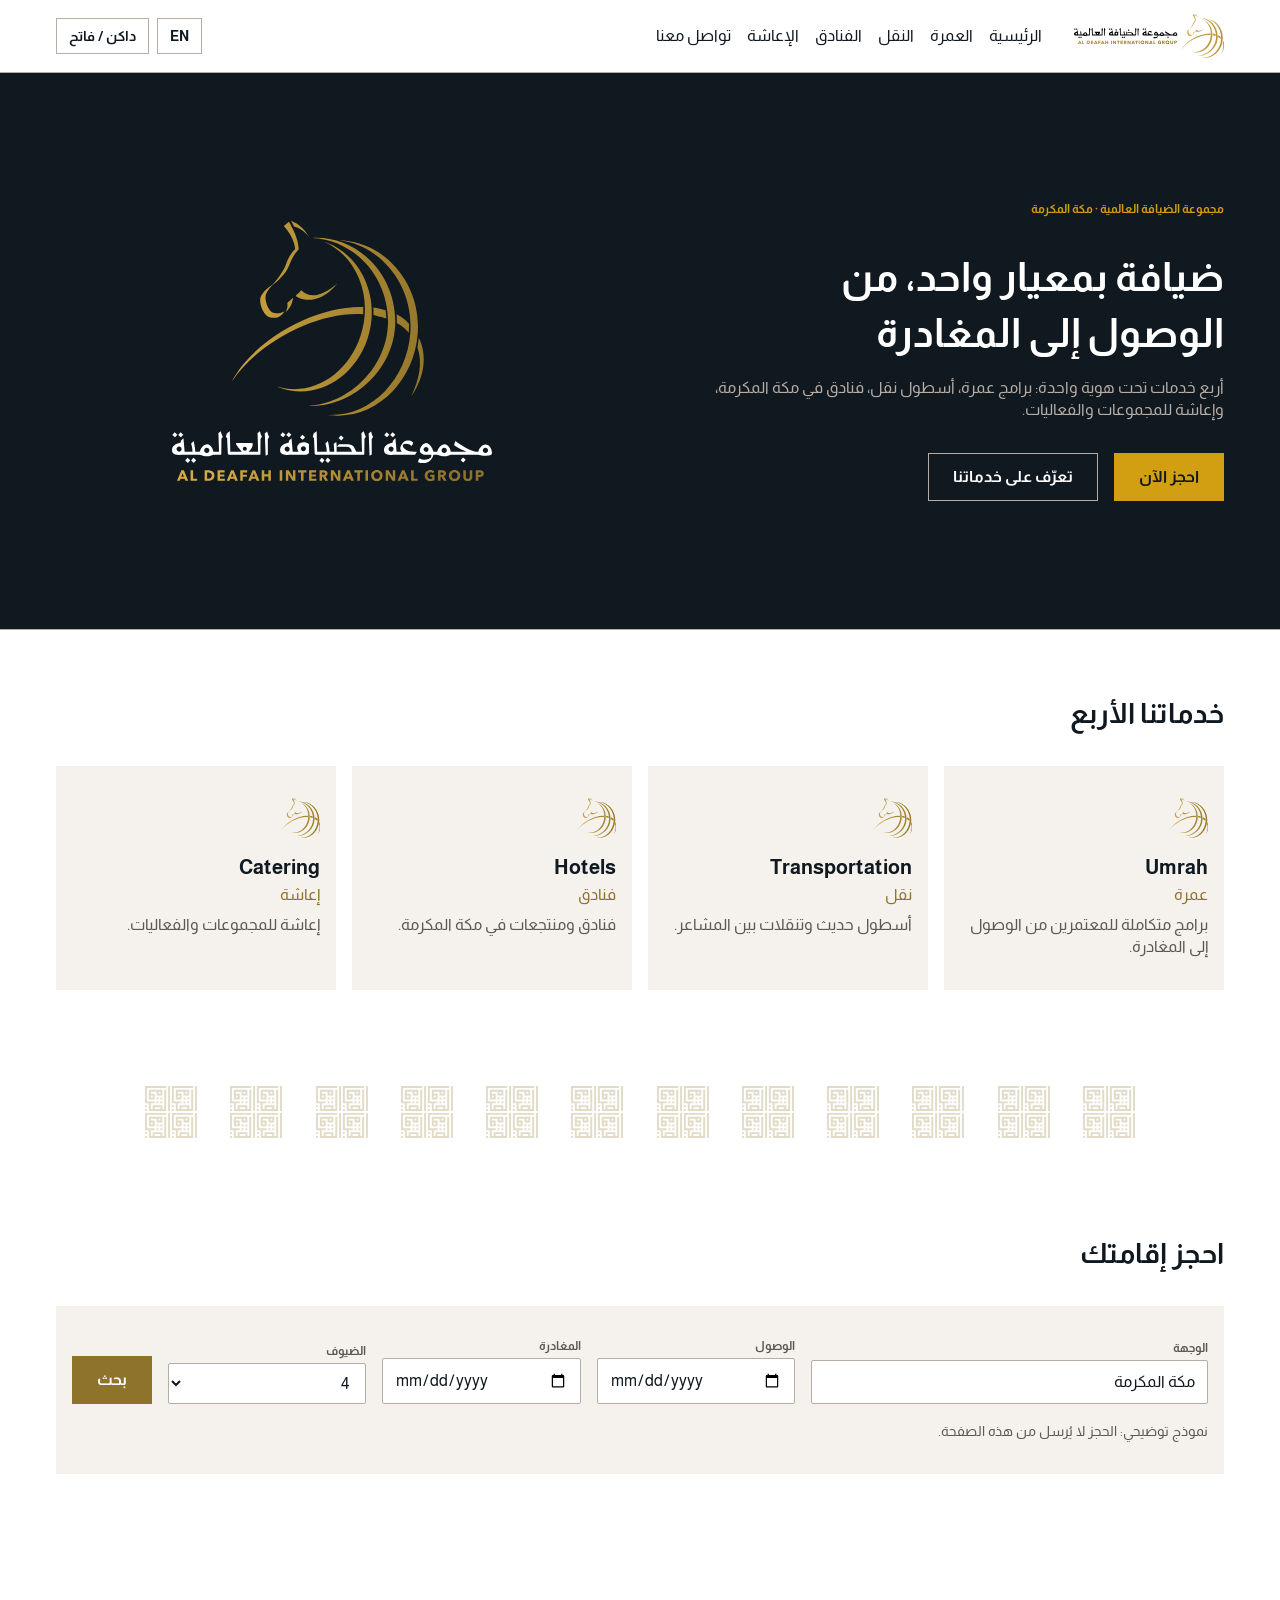
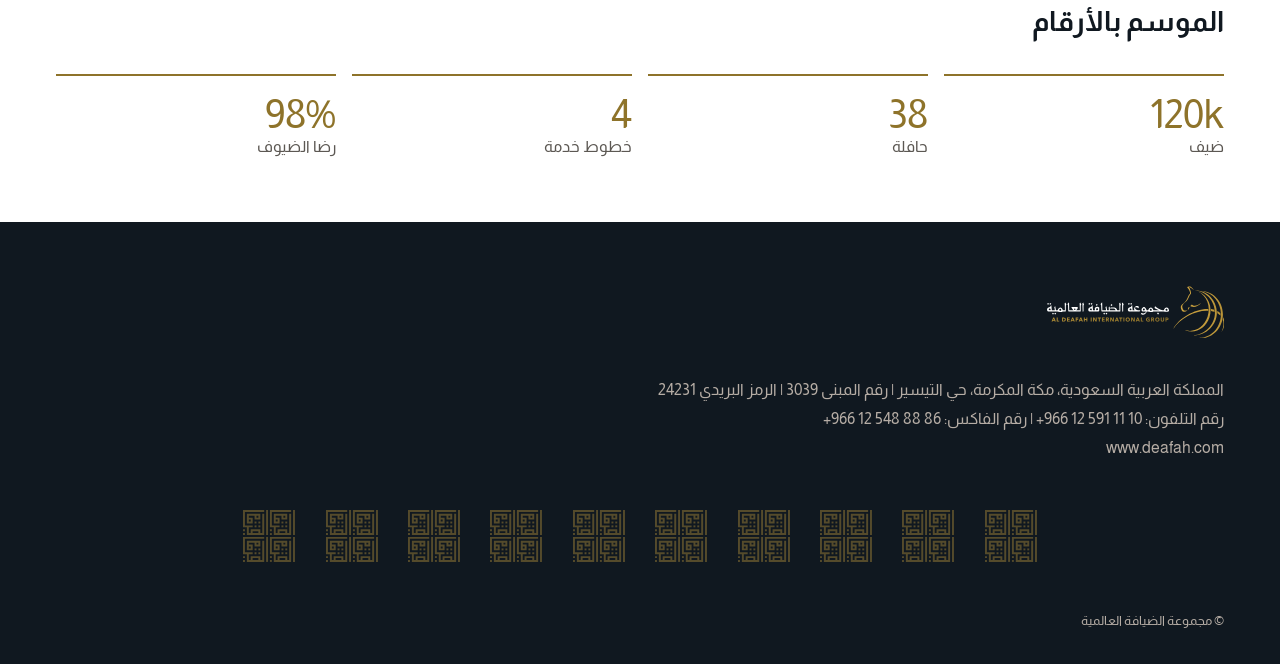
==== 09_Website/index.html @ 5f088411 "Al Deafah International Group visual identity package (phases 1-4) Co-Authored-By: Claude Fable 5.1 " ====
<!doctype html><html lang="ar" dir="rtl"><head><meta charset="utf-8"><meta name="viewport" content="width=device-width,initial-scale=1"><title>Al Deafah Homepage</title>
<meta name="claude:viewport-fit-sides" content="cover">
<link rel="stylesheet" href="https://fonts.googleapis.com/css2?family=Almarai:wght@300;400;700;800&display=swap">
<style>/* AlDeafah International Group — web tokens. Source: Design System tokens.json (Brand Facts §Palette + approved UI sets).
   Latin: Avenir Next (manual) — web licence unknown, so Arial is the declared fallback. Arabic: Almarai (OFL) — closest open match to the logo wordmark (decision 2026-10-14). */
:root {
  /* official palette */
  --deafah-black:#101820; --deafah-grey:#B6ADA5; --deafah-yellow:#D29F13;
  --deafah-dark-blue:#0E4174; --deafah-blue:#008BC4; --deafah-dark-green:#13322B;
  --deafah-green:#8DAE81; --deafah-dark-red:#C10016; --deafah-beige:#E1B87F;
  --gold-gradient-start:#D6AA42; --gold-gradient-end:#8E732A; --gold-solid:#BC9639;
  /* UI set — light */
  --surface:#FFFFFF; --surface-raised:#F5F2EE; --ink:#101820; --ink-muted:#5C5853;
  --accent:#8E732A; --on-accent:#FFFFFF; --border:#B6ADA5;
  --pattern-ink:#8E732A; --pattern-opacity:.25;
  --show-light:block; --show-dark:none;
  /* type */
  --font-latin:"Avenir Next", Avenir, Arial, sans-serif; --font-arabic:"Almarai", Arial, sans-serif;
  --display:48px/52px; --ar-display:48px/64px; --headline:24px/30px; --ar-headline:24px/36px; --body:16px/22px; --ar-body:16px/28px; --label:12px/16px;
  /* spacing & radius */
  --space-1:4px; --space-2:8px; --space-4:16px; --space-8:32px; --space-16:64px; --radius-0:0; --radius-sm:2px;
  --motion:200ms;
}
@media (prefers-color-scheme: dark) { :root:not([data-theme="light"]) {
  --surface:#101820; --surface-raised:#1C242E; --ink:#FFFFFF; --ink-muted:#B6ADA5;
  --accent:#D29F13; --on-accent:#101820; --border:#3A4350; --pattern-ink:#D6AA42;
  --show-light:none; --show-dark:block; color-scheme:dark } }
:root[data-theme="dark"] {
  --surface:#101820; --surface-raised:#1C242E; --ink:#FFFFFF; --ink-muted:#B6ADA5;
  --accent:#D29F13; --on-accent:#101820; --border:#3A4350; --pattern-ink:#D6AA42;
  --show-light:none; --show-dark:block; color-scheme:dark }

html{scroll-behavior:smooth} body{margin:0;background:var(--surface);color:var(--ink);font:var(--body) var(--font-latin)}
[dir=rtl] body, body[dir=rtl], .ar{font-family:var(--font-arabic)}
*{box-sizing:border-box} img,svg{max-width:100%} a{color:inherit}
.wrap{max-width:1200px;margin:0 auto;padding-left:max(16px,env(safe-area-inset-left,0px));padding-right:max(16px,env(safe-area-inset-right,0px))}
.only-light{display:var(--show-light)!important} .only-dark{display:var(--show-dark)!important}
html[dir=ltr] .rtl-only,html[dir=rtl] .ltr-only{display:none!important}
/* nav */
.nav{position:sticky;top:env(safe-area-inset-top,0px);background:var(--surface);border-bottom:1px solid var(--border);z-index:5}
.nav .wrap{display:flex;align-items:center;gap:var(--space-8);min-height:72px;padding-block:var(--space-2)}
.nav .logo svg{height:44px;width:auto;display:block}
.nav ul{display:flex;gap:var(--space-4);list-style:none;margin:0;padding:0;flex:1;flex-wrap:wrap}
.nav a{text-decoration:none;font-weight:500;padding:var(--space-2) 0;border-bottom:2px solid transparent;transition:border-color var(--motion)}
.nav a:hover,.nav a:focus-visible{border-bottom-color:var(--accent);outline:none}
.tools{display:flex;gap:var(--space-2)}
.btn{display:inline-flex;align-items:center;justify-content:center;gap:var(--space-2);padding:12px 24px;border:1px solid var(--accent);background:var(--accent);color:var(--on-accent);font:inherit;font-weight:600;border-radius:var(--radius-0);cursor:pointer;text-decoration:none;transition:background var(--motion),color var(--motion),border-color var(--motion)}
.btn:hover{filter:brightness(1.08)} .btn:focus-visible{outline:2px solid var(--accent);outline-offset:3px}
.btn.secondary{background:transparent;color:var(--ink);border-color:var(--deafah-grey)} .btn.secondary:hover{border-color:var(--accent);color:var(--accent);filter:none}
.btn.small{padding:6px 12px;font-size:14px}
/* hero: always Deafah Black (the signage/envelope ground) — logo NEG */
.hero{background:var(--deafah-black);color:#FFFFFF;border-bottom:1px solid var(--border)}
.hero .wrap{display:grid;grid-template-columns:1fr 1fr;gap:var(--space-16);align-items:center;padding-block:var(--space-16)}
.hero .logo svg{width:min(320px,70%);height:auto;display:block;margin-inline:auto}
.hero h1{font:var(--display) var(--font-latin);font-weight:400;margin:0 0 var(--space-4);text-wrap:balance}
[dir=rtl] .hero h1{font:var(--ar-display) var(--font-arabic);font-weight:700;font-size:40px;line-height:56px}
.hero p{color:var(--deafah-grey);max-width:38em;margin:0 0 var(--space-8)}
.hero .btn{background:var(--deafah-yellow);border-color:var(--deafah-yellow);color:var(--deafah-black)}
.hero .btn.secondary{background:transparent;color:#FFFFFF;border-color:var(--deafah-grey)}
.eyebrow{font:var(--label) var(--font-latin);font-weight:600;letter-spacing:.14em;text-transform:uppercase;color:var(--accent);margin:0 0 var(--space-2)}
[dir=rtl] .eyebrow{font-family:var(--font-arabic);letter-spacing:0}
.hero .eyebrow{color:var(--deafah-yellow)}
/* sections */
section{padding-block:var(--space-16)} h2{font:var(--headline) var(--font-latin);font-weight:400;font-size:32px;line-height:40px;margin:0 0 var(--space-8);text-wrap:balance}
[dir=rtl] h2{font-family:var(--font-arabic);font-weight:700;font-size:28px}
.cards{display:grid;grid-template-columns:repeat(4,1fr);gap:var(--space-4)}
.card{background:var(--surface-raised);padding:var(--space-8) var(--space-4);border-radius:var(--radius-0);min-width:0;transition:transform var(--motion)}
.card:hover{transform:translateY(-2px)}
.card svg{height:40px;width:auto;display:block;margin-bottom:var(--space-4)}
.card h3{margin:0 0 var(--space-1);font-size:20px;line-height:26px;font-weight:600} .card .ar-name{color:var(--accent);font-family:var(--font-arabic);margin:0 0 var(--space-2)}
.card p{margin:0;color:var(--ink-muted)}
/* pattern strip: whole 2x2 blocks, never cut, never to the edge */
.strip{display:flex;justify-content:center;gap:2.6%;padding-block:var(--space-8)} .strip svg{width:min(6.5%,52px);height:auto;fill:var(--pattern-ink);opacity:var(--pattern-opacity)}
/* booking widget */
.booking{background:var(--surface-raised);padding:var(--space-8) var(--space-4)}
.booking form{display:grid;grid-template-columns:2fr 1fr 1fr 1fr auto;gap:var(--space-4);align-items:end}
.field{display:flex;flex-direction:column;gap:var(--space-1);min-width:0} .field label{font:var(--label) var(--font-latin);font-weight:600;letter-spacing:.08em;text-transform:uppercase;color:var(--ink-muted)}
[dir=rtl] .field label{font-family:var(--font-arabic);letter-spacing:0}
.field input,.field select{font:inherit;padding:10px 12px;border:1px solid var(--border);background:var(--surface);color:var(--ink);border-radius:var(--radius-sm);min-width:0}
.field input:focus-visible,.field select:focus-visible{outline:2px solid var(--accent);outline-offset:1px}
.note{color:var(--ink-muted);font-size:14px;margin:var(--space-4) 0 0}
/* stats */
.stats{display:grid;grid-template-columns:repeat(4,1fr);gap:var(--space-4)} .stat{border-top:2px solid var(--accent);padding-top:var(--space-4)}
.stat b{display:block;font-size:40px;line-height:44px;font-weight:400;color:var(--accent);font-variant-numeric:tabular-nums} .stat span{color:var(--ink-muted)}
/* footer */
footer{background:var(--deafah-black);color:#FFFFFF;padding-block:var(--space-16) var(--space-8)}
footer .wrap{display:grid;gap:var(--space-8)} footer .logo svg{height:52px;width:auto}
footer .strip svg{fill:var(--gold-gradient-start);opacity:.35} footer .strip{padding-block:var(--space-4)}
footer address{font-style:normal;color:var(--deafah-grey);line-height:1.8} footer bdi{unicode-bidi:isolate}
footer small{color:var(--deafah-grey);display:block}
@media (max-width:900px){.hero .wrap{grid-template-columns:1fr}.cards,.stats{grid-template-columns:1fr 1fr}.booking form{grid-template-columns:1fr 1fr}.nav ul{display:none}}
@media (max-width:520px){.cards,.stats,.booking form{grid-template-columns:1fr}}
@media (prefers-reduced-motion:reduce){*{transition:none!important}html{scroll-behavior:auto}}
</style></head><body>
<svg width="0" height="0" style="position:absolute" aria-hidden="true"><defs><symbol id="logo-left" viewBox="0 0 606.502 172">
  <defs>
    <linearGradient id="left-linear-gradient-1" x1="-32.337" y1="94.529" x2="471.752" y2="94.529" gradientUnits="userSpaceOnUse">
      <stop offset="0" stop-color="#D6AA42"/>
      <stop offset="0.0625" stop-color="#D2A741"/>
      <stop offset="0.2969" stop-color="#BF983A"/>
      <stop offset="0.3125" stop-color="#BE983A"/>
      <stop offset="0.3906" stop-color="#B89237"/>
      <stop offset="0.4062" stop-color="#B69237"/>
      <stop offset="0.4531" stop-color="#B49036"/>
      <stop offset="0.4844" stop-color="#B28E35"/>
      <stop offset="0.5" stop-color="#B18D35"/>
      <stop offset="0.6094" stop-color="#A98732"/>
      <stop offset="0.6406" stop-color="#A78531"/>
      <stop offset="0.7031" stop-color="#A28230"/>
      <stop offset="0.7188" stop-color="#A1812F"/>
      <stop offset="0.7656" stop-color="#9E7F2F"/>
      <stop offset="0.7812" stop-color="#9D7E2E"/>
      <stop offset="0.7969" stop-color="#9C7D2E"/>
      <stop offset="0.8906" stop-color="#96782C"/>
      <stop offset="1" stop-color="#8E732A"/>
    </linearGradient>
    <linearGradient id="left-linear-gradient-2" x1="-32.337" y1="89.118" x2="471.752" y2="89.118" gradientUnits="userSpaceOnUse">
      <stop offset="0" stop-color="#D6AA42"/>
      <stop offset="0.0625" stop-color="#D2A741"/>
      <stop offset="0.2969" stop-color="#BF983A"/>
      <stop offset="0.3125" stop-color="#BE983A"/>
      <stop offset="0.3906" stop-color="#B89237"/>
      <stop offset="0.4062" stop-color="#B69237"/>
      <stop offset="0.4531" stop-color="#B49036"/>
      <stop offset="0.4844" stop-color="#B28E35"/>
      <stop offset="0.5" stop-color="#B18D35"/>
      <stop offset="0.6094" stop-color="#A98732"/>
      <stop offset="0.6406" stop-color="#A78531"/>
      <stop offset="0.7031" stop-color="#A28230"/>
      <stop offset="0.7188" stop-color="#A1812F"/>
      <stop offset="0.7656" stop-color="#9E7F2F"/>
      <stop offset="0.7812" stop-color="#9D7E2E"/>
      <stop offset="0.7969" stop-color="#9C7D2E"/>
      <stop offset="0.8906" stop-color="#96782C"/>
      <stop offset="1" stop-color="#8E732A"/>
    </linearGradient>
    <linearGradient id="left-linear-gradient-3" x1="-32.337" y1="84.466" x2="471.752" y2="84.466" gradientUnits="userSpaceOnUse">
      <stop offset="0" stop-color="#D6AA42"/>
      <stop offset="0.0625" stop-color="#D2A741"/>
      <stop offset="0.2969" stop-color="#BF983A"/>
      <stop offset="0.3125" stop-color="#BE983A"/>
      <stop offset="0.3906" stop-color="#B89237"/>
      <stop offset="0.4062" stop-color="#B69237"/>
      <stop offset="0.4531" stop-color="#B49036"/>
      <stop offset="0.4844" stop-color="#B28E35"/>
      <stop offset="0.5" stop-color="#B18D35"/>
      <stop offset="0.6094" stop-color="#A98732"/>
      <stop offset="0.6406" stop-color="#A78531"/>
      <stop offset="0.7031" stop-color="#A28230"/>
      <stop offset="0.7188" stop-color="#A1812F"/>
      <stop offset="0.7656" stop-color="#9E7F2F"/>
      <stop offset="0.7812" stop-color="#9D7E2E"/>
      <stop offset="0.7969" stop-color="#9C7D2E"/>
      <stop offset="0.8906" stop-color="#96782C"/>
      <stop offset="1" stop-color="#8E732A"/>
    </linearGradient>
    <linearGradient id="left-linear-gradient-4" x1="-32.337" y1="90.606" x2="471.752" y2="90.606" gradientUnits="userSpaceOnUse">
      <stop offset="0" stop-color="#D6AA42"/>
      <stop offset="0.0625" stop-color="#D2A741"/>
      <stop offset="0.2969" stop-color="#BF983A"/>
      <stop offset="0.3125" stop-color="#BE983A"/>
      <stop offset="0.3906" stop-color="#B89237"/>
      <stop offset="0.4062" stop-color="#B69237"/>
      <stop offset="0.4531" stop-color="#B49036"/>
      <stop offset="0.4844" stop-color="#B28E35"/>
      <stop offset="0.5" stop-color="#B18D35"/>
      <stop offset="0.6094" stop-color="#A98732"/>
      <stop offset="0.6406" stop-color="#A78531"/>
      <stop offset="0.7031" stop-color="#A28230"/>
      <stop offset="0.7188" stop-color="#A1812F"/>
      <stop offset="0.7656" stop-color="#9E7F2F"/>
      <stop offset="0.7812" stop-color="#9D7E2E"/>
      <stop offset="0.7969" stop-color="#9C7D2E"/>
      <stop offset="0.8906" stop-color="#96782C"/>
      <stop offset="1" stop-color="#8E732A"/>
    </linearGradient>
    <linearGradient id="left-linear-gradient-5" x1="-32.337" y1="81.301" x2="471.752" y2="81.301" gradientUnits="userSpaceOnUse">
      <stop offset="0" stop-color="#D6AA42"/>
      <stop offset="0.0625" stop-color="#D2A741"/>
      <stop offset="0.2969" stop-color="#BF983A"/>
      <stop offset="0.3125" stop-color="#BE983A"/>
      <stop offset="0.3906" stop-color="#B89237"/>
      <stop offset="0.4062" stop-color="#B69237"/>
      <stop offset="0.4531" stop-color="#B49036"/>
      <stop offset="0.4844" stop-color="#B28E35"/>
      <stop offset="0.5" stop-color="#B18D35"/>
      <stop offset="0.6094" stop-color="#A98732"/>
      <stop offset="0.6406" stop-color="#A78531"/>
      <stop offset="0.7031" stop-color="#A28230"/>
      <stop offset="0.7188" stop-color="#A1812F"/>
      <stop offset="0.7656" stop-color="#9E7F2F"/>
      <stop offset="0.7812" stop-color="#9D7E2E"/>
      <stop offset="0.7969" stop-color="#9C7D2E"/>
      <stop offset="0.8906" stop-color="#96782C"/>
      <stop offset="1" stop-color="#8E732A"/>
    </linearGradient>
    <linearGradient id="left-linear-gradient-6" x1="-32.337" y1="108.955" x2="471.752" y2="108.955" gradientUnits="userSpaceOnUse">
      <stop offset="0" stop-color="#D6AA42"/>
      <stop offset="0.0625" stop-color="#D2A741"/>
      <stop offset="0.2969" stop-color="#BF983A"/>
      <stop offset="0.3125" stop-color="#BE983A"/>
      <stop offset="0.3906" stop-color="#B89237"/>
      <stop offset="0.4062" stop-color="#B69237"/>
      <stop offset="0.4531" stop-color="#B49036"/>
      <stop offset="0.4844" stop-color="#B28E35"/>
      <stop offset="0.5" stop-color="#B18D35"/>
      <stop offset="0.6094" stop-color="#A98732"/>
      <stop offset="0.6406" stop-color="#A78531"/>
      <stop offset="0.7031" stop-color="#A28230"/>
      <stop offset="0.7188" stop-color="#A1812F"/>
      <stop offset="0.7656" stop-color="#9E7F2F"/>
      <stop offset="0.7812" stop-color="#9D7E2E"/>
      <stop offset="0.7969" stop-color="#9C7D2E"/>
      <stop offset="0.8906" stop-color="#96782C"/>
      <stop offset="1" stop-color="#8E732A"/>
    </linearGradient>
    <linearGradient id="left-linear-gradient-7" x1="-32.337" y1="129.125" x2="471.752" y2="129.125" gradientUnits="userSpaceOnUse">
      <stop offset="0" stop-color="#D6AA42"/>
      <stop offset="0.0625" stop-color="#D2A741"/>
      <stop offset="0.2969" stop-color="#BF983A"/>
      <stop offset="0.3125" stop-color="#BE983A"/>
      <stop offset="0.3906" stop-color="#B89237"/>
      <stop offset="0.4062" stop-color="#B69237"/>
      <stop offset="0.4531" stop-color="#B49036"/>
      <stop offset="0.4844" stop-color="#B28E35"/>
      <stop offset="0.5" stop-color="#B18D35"/>
      <stop offset="0.6094" stop-color="#A98732"/>
      <stop offset="0.6406" stop-color="#A78531"/>
      <stop offset="0.7031" stop-color="#A28230"/>
      <stop offset="0.7188" stop-color="#A1812F"/>
      <stop offset="0.7656" stop-color="#9E7F2F"/>
      <stop offset="0.7812" stop-color="#9D7E2E"/>
      <stop offset="0.7969" stop-color="#9C7D2E"/>
      <stop offset="0.8906" stop-color="#96782C"/>
      <stop offset="1" stop-color="#8E732A"/>
    </linearGradient>
    <linearGradient id="left-linear-gradient-8" x1="-32.337" y1="7.323" x2="471.752" y2="7.323" gradientUnits="userSpaceOnUse">
      <stop offset="0" stop-color="#D6AA42"/>
      <stop offset="0.0625" stop-color="#D2A741"/>
      <stop offset="0.2969" stop-color="#BF983A"/>
      <stop offset="0.3125" stop-color="#BE983A"/>
      <stop offset="0.3906" stop-color="#B89237"/>
      <stop offset="0.4062" stop-color="#B69237"/>
      <stop offset="0.4531" stop-color="#B49036"/>
      <stop offset="0.4844" stop-color="#B28E35"/>
      <stop offset="0.5" stop-color="#B18D35"/>
      <stop offset="0.6094" stop-color="#A98732"/>
      <stop offset="0.6406" stop-color="#A78531"/>
      <stop offset="0.7031" stop-color="#A28230"/>
      <stop offset="0.7188" stop-color="#A1812F"/>
      <stop offset="0.7656" stop-color="#9E7F2F"/>
      <stop offset="0.7812" stop-color="#9D7E2E"/>
      <stop offset="0.7969" stop-color="#9C7D2E"/>
      <stop offset="0.8906" stop-color="#96782C"/>
      <stop offset="1" stop-color="#8E732A"/>
    </linearGradient>
    <linearGradient id="left-linear-gradient-9" x1="-32.337" y1="43.072" x2="471.752" y2="43.072" gradientUnits="userSpaceOnUse">
      <stop offset="0" stop-color="#D6AA42"/>
      <stop offset="0.0625" stop-color="#D2A741"/>
      <stop offset="0.2969" stop-color="#BF983A"/>
      <stop offset="0.3125" stop-color="#BE983A"/>
      <stop offset="0.3906" stop-color="#B89237"/>
      <stop offset="0.4062" stop-color="#B69237"/>
      <stop offset="0.4531" stop-color="#B49036"/>
      <stop offset="0.4844" stop-color="#B28E35"/>
      <stop offset="0.5" stop-color="#B18D35"/>
      <stop offset="0.6094" stop-color="#A98732"/>
      <stop offset="0.6406" stop-color="#A78531"/>
      <stop offset="0.7031" stop-color="#A28230"/>
      <stop offset="0.7188" stop-color="#A1812F"/>
      <stop offset="0.7656" stop-color="#9E7F2F"/>
      <stop offset="0.7812" stop-color="#9D7E2E"/>
      <stop offset="0.7969" stop-color="#9C7D2E"/>
      <stop offset="0.8906" stop-color="#96782C"/>
      <stop offset="1" stop-color="#8E732A"/>
    </linearGradient>
    <linearGradient id="left-linear-gradient-10" x1="-32.337" y1="74.277" x2="471.752" y2="74.277" gradientUnits="userSpaceOnUse">
      <stop offset="0" stop-color="#D6AA42"/>
      <stop offset="0.0625" stop-color="#D2A741"/>
      <stop offset="0.2969" stop-color="#BF983A"/>
      <stop offset="0.3125" stop-color="#BE983A"/>
      <stop offset="0.3906" stop-color="#B89237"/>
      <stop offset="0.4062" stop-color="#B69237"/>
      <stop offset="0.4531" stop-color="#B49036"/>
      <stop offset="0.4844" stop-color="#B28E35"/>
      <stop offset="0.5" stop-color="#B18D35"/>
      <stop offset="0.6094" stop-color="#A98732"/>
      <stop offset="0.6406" stop-color="#A78531"/>
      <stop offset="0.7031" stop-color="#A28230"/>
      <stop offset="0.7188" stop-color="#A1812F"/>
      <stop offset="0.7656" stop-color="#9E7F2F"/>
      <stop offset="0.7812" stop-color="#9D7E2E"/>
      <stop offset="0.7969" stop-color="#9C7D2E"/>
      <stop offset="0.8906" stop-color="#96782C"/>
      <stop offset="1" stop-color="#8E732A"/>
    </linearGradient>
    <linearGradient id="left-linear-gradient-11" x1="-32.337" y1="62.26" x2="471.752" y2="62.26" gradientUnits="userSpaceOnUse">
      <stop offset="0" stop-color="#D6AA42"/>
      <stop offset="0.0625" stop-color="#D2A741"/>
      <stop offset="0.2969" stop-color="#BF983A"/>
      <stop offset="0.3125" stop-color="#BE983A"/>
      <stop offset="0.3906" stop-color="#B89237"/>
      <stop offset="0.4062" stop-color="#B69237"/>
      <stop offset="0.4531" stop-color="#B49036"/>
      <stop offset="0.4844" stop-color="#B28E35"/>
      <stop offset="0.5" stop-color="#B18D35"/>
      <stop offset="0.6094" stop-color="#A98732"/>
      <stop offset="0.6406" stop-color="#A78531"/>
      <stop offset="0.7031" stop-color="#A28230"/>
      <stop offset="0.7188" stop-color="#A1812F"/>
      <stop offset="0.7656" stop-color="#9E7F2F"/>
      <stop offset="0.7812" stop-color="#9D7E2E"/>
      <stop offset="0.7969" stop-color="#9C7D2E"/>
      <stop offset="0.8906" stop-color="#96782C"/>
      <stop offset="1" stop-color="#8E732A"/>
    </linearGradient>
    <linearGradient id="left-linear-gradient-12" x1="-117.641" y1="111.024" x2="602.486" y2="111.024" gradientUnits="userSpaceOnUse">
      <stop offset="0" stop-color="#D6AA42"/>
      <stop offset="0.0625" stop-color="#D2A741"/>
      <stop offset="0.2969" stop-color="#BF983A"/>
      <stop offset="0.3125" stop-color="#BE983A"/>
      <stop offset="0.3906" stop-color="#B89237"/>
      <stop offset="0.4062" stop-color="#B69237"/>
      <stop offset="0.4531" stop-color="#B49036"/>
      <stop offset="0.4844" stop-color="#B28E35"/>
      <stop offset="0.5" stop-color="#B18D35"/>
      <stop offset="0.6094" stop-color="#A98732"/>
      <stop offset="0.6406" stop-color="#A78531"/>
      <stop offset="0.7031" stop-color="#A28230"/>
      <stop offset="0.7188" stop-color="#A1812F"/>
      <stop offset="0.7656" stop-color="#9E7F2F"/>
      <stop offset="0.7812" stop-color="#9D7E2E"/>
      <stop offset="0.7969" stop-color="#9C7D2E"/>
      <stop offset="0.8906" stop-color="#96782C"/>
      <stop offset="1" stop-color="#8E732A"/>
    </linearGradient>
    <linearGradient id="left-linear-gradient-13" x1="-117.641" y1="111.015" x2="602.486" y2="111.015" gradientUnits="userSpaceOnUse">
      <stop offset="0" stop-color="#D6AA42"/>
      <stop offset="0.0625" stop-color="#D2A741"/>
      <stop offset="0.2969" stop-color="#BF983A"/>
      <stop offset="0.3125" stop-color="#BE983A"/>
      <stop offset="0.3906" stop-color="#B89237"/>
      <stop offset="0.4062" stop-color="#B69237"/>
      <stop offset="0.4531" stop-color="#B49036"/>
      <stop offset="0.4844" stop-color="#B28E35"/>
      <stop offset="0.5" stop-color="#B18D35"/>
      <stop offset="0.6094" stop-color="#A98732"/>
      <stop offset="0.6406" stop-color="#A78531"/>
      <stop offset="0.7031" stop-color="#A28230"/>
      <stop offset="0.7188" stop-color="#A1812F"/>
      <stop offset="0.7656" stop-color="#9E7F2F"/>
      <stop offset="0.7812" stop-color="#9D7E2E"/>
      <stop offset="0.7969" stop-color="#9C7D2E"/>
      <stop offset="0.8906" stop-color="#96782C"/>
      <stop offset="1" stop-color="#8E732A"/>
    </linearGradient>
    <linearGradient id="left-linear-gradient-14" x1="-117.641" y1="111.202" x2="602.486" y2="111.202" gradientUnits="userSpaceOnUse">
      <stop offset="0" stop-color="#D6AA42"/>
      <stop offset="0.0625" stop-color="#D2A741"/>
      <stop offset="0.2969" stop-color="#BF983A"/>
      <stop offset="0.3125" stop-color="#BE983A"/>
      <stop offset="0.3906" stop-color="#B89237"/>
      <stop offset="0.4062" stop-color="#B69237"/>
      <stop offset="0.4531" stop-color="#B49036"/>
      <stop offset="0.4844" stop-color="#B28E35"/>
      <stop offset="0.5" stop-color="#B18D35"/>
      <stop offset="0.6094" stop-color="#A98732"/>
      <stop offset="0.6406" stop-color="#A78531"/>
      <stop offset="0.7031" stop-color="#A28230"/>
      <stop offset="0.7188" stop-color="#A1812F"/>
      <stop offset="0.7656" stop-color="#9E7F2F"/>
      <stop offset="0.7812" stop-color="#9D7E2E"/>
      <stop offset="0.7969" stop-color="#9C7D2E"/>
      <stop offset="0.8906" stop-color="#96782C"/>
      <stop offset="1" stop-color="#8E732A"/>
    </linearGradient>
  </defs>
  <title>AlDeafah-International-Group-Left_CMYK.ai</title>
  <g id="Lager_1" data-name="Lager 1">
    <path d="M157.787 99.144 C154.659 140.071 123.193 172.865 85.208 171.387 L85.208 171.387 C86.289 171.534 87.376 171.66 88.473 171.756 L88.473 171.756 C127.837 175.196 161.112 141.815 164.329 99.716 L164.329 99.716 C167.545 57.618 138.241 20.7 98.876 17.261 L98.876 17.261 C97.78 17.164 96.687 17.1 95.599 17.058 L95.599 17.058 C133.305 22.194 160.913 58.219 157.787 99.144 Z" fill="url(#left-linear-gradient-1)"/>
    <path d="M71.29 14.909 C108.457 16.683 138.075 49.07 138.075 88.769 L138.075 88.769 C138.075 128.467 104.312 161.554 67.145 163.328 L67.145 163.328 C68.211 163.378 69.281 163.408 70.358 163.408 L70.358 163.408 C109.016 163.408 144.5 129.605 144.5 88.769 L144.5 88.769 C144.5 47.933 113.161 14.828 74.503 14.828 L74.503 14.828 C73.426 14.828 72.356 14.858 71.29 14.909 Z" fill="url(#left-linear-gradient-2)"/>
    <path d="M113.676 101.888 C102.12 136.421 69.887 155.925 39.431 146.009 L39.431 146.009 C40.275 146.382 41.128 146.737 41.995 147.069 L41.995 147.069 C73.137 158.988 108.018 139.854 119.906 104.332 L119.906 104.332 C131.792 68.809 115.328 31.159 84.187 19.241 L84.187 19.241 C83.32 18.909 82.449 18.604 81.576 18.32 L81.576 18.32 C110.999 31.322 125.232 67.355 113.676 101.888 Z" fill="url(#left-linear-gradient-3)"/>
    <path d="M145.935 88.99 C145.935 89.343 145.926 89.695 145.921 90.047 L145.921 90.047 C150.736 92.685 153.353 95.104 156.425 98.718 L156.425 98.718 C156.428 98.683 156.431 98.647 156.434 98.612 L156.434 98.612 C156.636 95.97 156.697 93.335 156.63 90.714 L156.63 90.714 C153.247 87.207 150.446 84.933 145.661 82.494 L145.661 82.494 C145.836 84.636 145.935 86.801 145.935 88.99 Z" fill="url(#left-linear-gradient-4)"/>
    <path d="M125.234 83.091 C126.322 83.266 126.548 83.397 127.615 83.62 L127.615 83.62 C131.147 84.357 133.555 85.136 136.557 86.225 L136.557 86.225 C136.481 83.729 136.288 81.264 135.983 78.837 L135.983 78.837 C133.515 78.045 131.76 77.531 129.013 77.025 L129.013 77.025 C127.455 76.739 126.732 76.565 125.14 76.376 L125.14 76.376 C125.273 78.606 125.306 80.848 125.234 83.091 Z" fill="url(#left-linear-gradient-5)"/>
    <path d="M0 141.992 C22.709 107.712 74.513 79.781 116.091 82.377 L116.091 82.377 C116.226 80.231 116.266 78.091 116.215 75.959 L116.215 75.959 C115.327 75.932 114.428 75.919 113.534 75.919 L113.534 75.919 C68.798 75.915 16.482 108.696 0 141.992 Z" fill="url(#left-linear-gradient-6)"/>
    <path d="M164.073 111.823 C168.739 124.849 165.861 139.556 158.636 155.009 L158.636 155.009 C170.418 137.816 172.975 118.889 165.294 103.24 L165.294 103.24 C165.011 106.138 164.611 109.005 164.073 111.823 Z" fill="url(#left-linear-gradient-7)"/>
    <path d="M55.012 4.882 C62.767 6.457 68.766 14.645 68.766 14.645 L68.766 14.645 C61.207 1.732 52.282 0 52.282 0 L52.282 0 C53.478 1.544 54.119 2.94 55.012 4.882 Z" fill="url(#left-linear-gradient-8)"/>
    <path d="M46.04 4.357 C53.304 12.336 56.068 21.146 56.004 24.934 L56.004 24.934 C54.678 25.931 50.337 30.821 47.954 38.109 L47.954 38.109 C45.459 45.738 37.351 54.739 35.623 56.601 L35.623 56.601 C33.215 58.113 27.65 62.043 25.524 67.242 L25.524 67.242 C23.681 71.745 27.78 84.098 34.162 85.3 L34.162 85.3 C43.455 87.049 46.665 79.631 46.665 79.631 L46.665 79.631 C45.389 80.733 39.267 82.255 36.583 81.1 L36.583 81.1 C33.042 79.577 30.051 73.534 29.777 67.803 L29.777 67.803 C29.515 62.343 36.763 55.922 36.763 55.922 L36.763 55.922 C36.763 55.922 36.72 55.945 36.645 55.988 L36.645 55.988 C39.787 53.646 47.556 47.254 50.653 39.247 L50.653 39.247 C53.541 31.786 56.556 27.903 58.051 26.245 L58.051 26.245 L59.048 25.249 C59.734 15.17 50.507 0.577 50.507 0.577 L50.507 0.577 Z" fill="url(#left-linear-gradient-9)"/>
    <path d="M49.034 72.387 C50.129 76.559 47.295 80.785 47.295 80.785 L47.295 80.785 C53.675 75.887 54.188 67.768 54.188 67.768 L54.188 67.768 C52.644 69.24 50.45 71.286 49.034 72.387 Z" fill="url(#left-linear-gradient-10)"/>
    <path d="M61.451 61.258 C61.451 61.258 59.095 63.813 56.412 66.193 L56.412 66.193 C56.412 66.193 73.755 79.001 93.519 54.925 L93.519 54.925 C93.519 54.925 73.362 74.067 61.451 61.258 Z" fill="url(#left-linear-gradient-11)"/>
    <path d="M209.209 58.873 L205.805 55.923 L202.855 59.327 L206.259 62.277 Z" fill="#000000"/>
    <path d="M216.697 58.873 L213.293 55.923 L210.343 59.327 L213.671 62.277 Z" fill="#000000"/>
    <path d="M219.119 91.627 L222.523 94.577 L225.473 91.249 L222.069 88.223 Z" fill="#000000"/>
    <path d="M226.607 91.627 L229.935 94.577 L232.961 91.249 L229.557 88.223 Z" fill="#000000"/>
    <path d="M246.427 82.096 C244.612 82.096 243.099 80.356 243.099 78.843 C243.099 76.801 244.687 75.515 246.427 75.515 C248.242 75.515 249.755 77.179 249.755 79.071 C249.528 80.81 248.242 82.096 246.427 82.096 M211.327 80.356 C209.587 80.356 208.225 78.768 208.225 77.179 C208.225 75.288 209.814 74.002 211.403 74.002 C213.294 74.002 214.58 75.515 214.58 77.33 C214.504 79.071 213.067 80.356 211.327 80.356 M260.993 57.246 C261.022 57.453 261.062 57.914 261.103 58.646 C261.33 60.991 261.481 66.816 261.859 80.356 L258.228 80.356 L255.807 80.356 L254.672 80.356 C254.294 78.768 253.916 77.179 253.311 76.045 C251.874 73.397 249.604 70.976 246.654 70.976 C243.401 71.203 241.132 73.473 239.619 75.817 C238.711 77.179 237.955 78.692 237.425 80.356 L237.349 80.356 L233.34 80.356 L231.903 80.356 L231.6 76.877 C230.995 72.262 230.163 68.329 229.785 66.891 C228.802 67.648 226.835 69.993 226.608 70.22 C227.742 74.153 228.272 76.499 228.348 80.356 L223.96 80.356 L219.875 80.356 L218.438 80.356 L216.925 63.487 C216.395 63.865 215.563 64.622 214.882 65.454 L213.596 66.816 L213.748 68.556 C212.235 69.388 211.251 69.766 209.814 70.144 C206.183 71.128 202.476 73.926 202.476 78.314 C202.476 82.474 205.502 84.517 210.722 84.517 C211.856 84.517 212.764 84.365 213.445 84.139 L219.875 84.139 L223.96 84.139 L233.34 84.139 L236.744 84.139 C239.392 84.365 241.661 86.105 244.763 86.105 L247.259 86.105 C249.453 86.105 253.008 85.273 254.37 84.139 L255.807 84.139 L258.228 84.139 L264.053 84.139 C264.733 84.139 264.733 83.306 264.733 82.474 L264.885 64.168 L266.7 61.596 C264.96 58.646 264.431 56.074 264.128 54.637 C263.01 55.532 261.894 56.354 260.993 57.246" fill="#000000"/>
    <path d="M260.951 57.284 C260.964 57.271 260.979 57.259 260.992 57.245 C260.968 57.067 260.951 57.074 260.951 57.284" fill="#000000"/>
    <path d="M294.538 79.221 C293.101 79.221 291.89 77.935 291.89 76.649 C291.89 75.212 293.101 74.077 294.538 74.077 C295.975 74.077 297.034 75.288 297.034 76.801 C297.034 78.238 295.975 79.221 294.538 79.221 M310.39 57.245 C310.419 57.453 310.459 57.913 310.5 58.645 C310.727 60.99 310.878 66.815 311.256 80.356 L307.852 80.356 L305.204 80.356 L299.152 80.356 C300.892 78.918 302.027 77.254 302.859 76.044 C303.313 75.363 303.691 74.682 303.918 74.001 L304.145 73.094 C304.221 72.564 304.372 71.884 304.372 71.051 C304.372 70.219 304.221 69.463 303.313 69.463 L287.352 69.463 C284.023 69.463 283.191 69.766 283.191 70.144 C283.191 70.371 283.267 70.673 283.418 70.976 C284.023 72.11 285.763 74.455 287.352 76.498 C288.259 77.784 289.318 79.07 290.453 80.356 L280.846 80.356 L277.82 80.356 L276.08 80.356 L275.475 54.485 C275.475 54.636 272.147 56.603 271.617 57.36 L270.483 61.898 C271.012 62.428 271.768 62.806 272.147 63.336 C272.374 72.337 273.054 82.474 273.054 83.079 C273.13 83.684 273.811 84.138 274.34 84.138 L277.82 84.138 L280.846 84.138 L305.204 84.138 L307.852 84.138 L313.45 84.138 C314.131 84.138 314.131 83.306 314.131 82.474 L314.282 64.168 L316.097 61.596 C314.358 58.645 313.828 56.073 313.526 54.636 C312.407 55.531 311.291 56.353 310.39 57.245" fill="#000000"/>
    <path d="M310.348 57.284 C310.361 57.271 310.376 57.259 310.389 57.245 C310.365 57.067 310.348 57.074 310.348 57.284" fill="#000000"/>
    <path d="M322.754 54.788 C321.619 55.696 320.485 56.528 319.577 57.436 L319.879 62.428 C319.955 66.438 320.333 73.397 320.712 85.5 L323.51 83.836 L323.435 64.319 L325.25 61.823 C323.662 58.873 323.056 56.225 322.754 54.788" fill="#000000"/>
    <path d="M345.674 58.873 L342.27 55.923 L339.32 59.327 L342.724 62.277 Z" fill="#000000"/>
    <path d="M353.163 58.873 L349.759 55.923 L346.809 59.327 L350.137 62.277 Z" fill="#000000"/>
    <path d="M370.486 62.05 L367.082 59.1 L364.132 62.504 L367.536 65.454 Z" fill="#000000"/>
    <path d="M371.621 76.801 C371.545 78.692 369.957 79.827 368.217 79.827 C366.326 79.827 365.116 78.238 365.116 76.498 C365.116 74.607 366.704 73.397 368.52 73.397 C370.411 73.397 371.621 75.061 371.621 76.801 M347.792 80.356 C346.053 80.356 344.691 78.768 344.691 77.179 C344.691 75.288 346.279 74.002 347.868 74.002 C349.759 74.002 351.045 75.515 351.045 77.33 C350.969 79.07 349.532 80.356 347.792 80.356 M360.577 75.212 C360.577 76.045 360.879 78.314 362.014 80.356 L360.425 80.356 L356.114 80.356 L354.903 80.356 L353.39 63.487 C352.861 63.865 352.029 64.622 351.348 65.454 L350.062 66.816 L350.213 68.556 C348.7 69.388 347.717 69.766 346.279 70.144 C342.648 71.128 338.942 73.926 338.942 78.314 C338.942 82.474 341.968 84.517 347.187 84.517 C348.322 84.517 349.23 84.365 349.91 84.138 L356.114 84.138 L360.425 84.138 L371.47 84.138 C372.907 84.138 375.403 83.306 375.403 81.869 L375.403 70.825 C373.512 69.085 370.94 68.404 368.747 68.404 C363.073 68.404 360.577 72.186 360.577 75.212" fill="#000000"/>
    <path d="M396.13 91.627 L399.459 94.577 L402.484 91.249 L399.08 88.223 Z" fill="#000000"/>
    <path d="M388.642 91.627 L392.046 94.577 L394.996 91.249 L391.592 88.223 Z" fill="#000000"/>
    <path d="M419.202 62.806 L415.798 59.856 L412.848 63.26 L416.252 66.21 Z" fill="#000000"/>
    <path d="M441.519 57.284 C441.532 57.271 441.547 57.259 441.56 57.245 C441.536 57.067 441.519 57.074 441.519 57.284" fill="#000000"/>
    <path d="M441.56 57.246 C441.589 57.453 441.629 57.914 441.67 58.646 C441.897 60.991 442.048 66.816 442.426 80.356 L441.745 80.356 L436.375 80.356 L435.239 80.356 C434.634 79.524 434.105 78.465 433.5 77.255 C432.97 76.12 432.592 75.213 431.987 74.229 C430.171 71.203 425.481 70.976 423.893 70.976 L423.287 70.976 C422.607 70.976 419.732 70.901 417.311 70.901 L413.68 70.901 C412.167 71.884 411.487 72.867 410.352 74.305 L423.363 74.305 C426.011 74.305 427.599 75.818 428.507 77.33 C429.037 78.238 429.415 79.222 429.641 80.356 L410.352 80.356 L410.352 74.305 C410.352 72.565 410.201 69.237 409.822 68.026 C408.839 68.707 407.25 70.069 406.721 70.447 L407.326 80.356 L406.872 80.356 L401.577 80.356 L401.425 80.356 L401.123 76.877 C400.518 72.262 399.686 68.329 399.308 66.891 C398.324 67.648 396.357 69.993 396.13 70.22 C397.265 74.154 397.795 76.499 397.87 80.356 L390.532 80.356 L389.398 80.356 L385.767 80.356 L385.162 54.486 C385.162 54.637 381.833 56.604 381.304 57.36 L380.169 61.899 C380.699 62.428 381.455 62.807 381.833 63.336 C382.06 72.338 382.741 82.474 382.741 83.08 C382.817 83.685 383.497 84.139 384.027 84.139 L389.398 84.139 L390.532 84.139 L401.577 84.139 L406.872 84.139 L436.375 84.139 L441.745 84.139 L444.62 84.139 C445.301 84.139 445.301 83.306 445.301 82.474 L445.452 64.168 L447.267 61.597 C445.528 58.646 444.998 56.074 444.695 54.637 C443.577 55.532 442.461 56.354 441.56 57.246" fill="#000000"/>
    <path d="M453.924 54.788 C452.789 55.696 451.655 56.528 450.747 57.436 L451.05 62.428 C451.125 66.438 451.503 73.397 451.881 85.5 L454.68 83.836 L454.605 64.319 L456.42 61.823 C454.832 58.873 454.226 56.225 453.924 54.788" fill="#000000"/>
    <path d="M476.845 58.873 L473.441 55.923 L470.491 59.327 L473.895 62.277 Z" fill="#000000"/>
    <path d="M484.333 58.873 L480.929 55.923 L477.979 59.327 L481.307 62.277 Z" fill="#000000"/>
    <path d="M478.962 80.356 C477.222 80.356 475.86 78.767 475.86 77.179 C475.86 75.288 477.449 74.002 479.038 74.002 C480.929 74.002 482.215 75.515 482.215 77.33 C482.139 79.07 480.702 80.356 478.962 80.356 M506.27 80.28 C502.791 79.902 499.008 79.524 495.453 75.969 C494.545 75.061 493.865 73.548 493.865 71.506 C495.151 70.673 496.512 70.295 498.101 70.295 C500.597 70.295 503.093 71.354 504.682 73.17 C505.741 72.338 506.951 70.144 506.951 69.16 C505.741 66.967 503.018 66.286 500.597 66.286 C498.782 66.286 496.815 66.74 495.377 67.875 C492.73 69.69 490.688 74.077 490.688 76.12 C490.688 77.103 491.293 78.767 492.503 80.356 L491.595 80.356 L486.073 80.356 L484.56 63.487 C484.03 63.865 483.198 64.622 482.518 65.454 L481.231 66.816 L481.383 68.555 C479.87 69.388 478.886 69.766 477.449 70.144 C473.818 71.127 470.112 73.926 470.112 78.314 C470.112 82.474 473.137 84.517 478.357 84.517 C479.492 84.517 480.399 84.365 481.08 84.138 L485.468 84.138 L491.595 84.138 L509.296 84.138 C509.977 83.004 511.188 81.491 511.566 80.356 L507.556 80.356 Z" fill="#000000"/>
    <path d="M566.94 91.098 L570.344 94.048 L573.294 90.644 L569.89 87.694 Z" fill="#000000"/>
    <path d="M598.257 82.02 C596.442 82.02 594.929 80.356 594.929 78.843 C594.929 76.8 596.517 75.514 598.257 75.514 C600.072 75.514 601.585 77.103 601.585 78.994 C601.359 80.734 600.072 82.02 598.257 82.02 M546.212 82.095 C544.397 82.095 542.884 80.356 542.884 78.843 C542.884 76.8 544.473 75.514 546.212 75.514 C548.028 75.514 549.541 77.179 549.541 79.07 C549.314 80.81 548.028 82.095 546.212 82.095 M523.216 80.658 C521.476 80.658 520.114 79.221 520.114 77.481 C520.114 75.741 521.551 74.38 523.291 74.38 C525.107 74.38 526.393 75.817 526.393 77.632 C526.317 79.448 525.031 80.658 523.216 80.658 M597.954 71.203 C594.701 71.429 592.583 73.547 591.146 75.893 C590.314 77.179 589.633 78.692 589.179 80.356 L585.7 80.356 C577.832 79.372 565.88 71.278 560.358 67.042 C559.526 68.479 558.921 70.976 558.694 72.413 C564.746 76.422 567.015 77.708 574.277 80.356 L558.013 80.356 L554.458 80.356 C554.079 78.767 553.701 77.179 553.096 76.044 C551.659 73.396 549.389 70.976 546.439 70.976 C543.186 71.203 540.917 73.472 539.404 75.817 C538.497 77.179 537.74 78.692 537.21 80.356 L536.605 80.356 L533.126 80.356 L532.596 80.356 C531.991 77.708 530.251 73.396 526.922 70.9 C525.485 69.841 524.199 69.312 522.989 69.312 C520.568 69.312 515.424 73.926 515.424 78.994 C515.424 82.398 518.753 84.289 522.156 84.289 C522.838 84.289 523.443 84.214 524.048 84.138 L529.873 84.138 C529.948 84.668 529.948 84.97 529.948 85.348 C529.948 89.811 523.972 90.568 521.854 90.568 C519.206 90.568 516.937 89.887 514.819 88.904 C514.214 89.509 513.306 92.459 513.079 93.367 C513.76 94.426 518.828 94.804 520.114 94.804 C526.09 94.804 531.461 90.114 532.444 84.138 L533.126 84.138 L536.53 84.138 C539.177 84.365 541.447 86.105 544.548 86.105 L547.044 86.105 C549.238 86.105 552.793 85.273 554.155 84.138 L558.013 84.138 L583.203 84.138 L589.179 84.138 C590.39 84.138 593.34 85.575 598.106 85.575 C602.039 85.575 606.502 85.197 606.502 82.171 C606.502 77.254 604.006 71.203 597.954 71.203" fill="#000000"/>
    <path d="M208.092 104.414 L202.546 117.634 L206.019 117.634 L206.991 115.039 L212.107 115.039 L213.134 117.634 L216.682 117.634 L211.192 104.414 Z M209.586 107.944 L211.229 112.482 L207.906 112.482 Z" fill="url(#left-linear-gradient-12)"/>
    <path d="M219.651 104.414 L219.651 117.634 L227.979 117.634 L227.979 114.852 L222.862 114.852 L222.862 104.414 Z" fill="url(#left-linear-gradient-12)"/>
    <path d="M237.427 104.414 L237.427 117.634 L242.356 117.634 C243.265 117.634 244.161 117.507 245.045 117.252 L245.045 117.252 C245.929 116.997 246.723 116.598 247.426 116.056 L247.426 116.056 C248.13 115.515 248.696 114.824 249.125 113.985 L249.125 113.985 C249.555 113.144 249.769 112.145 249.769 110.987 L249.769 110.987 C249.769 109.743 249.552 108.696 249.116 107.85 L249.116 107.85 C248.68 107.003 248.108 106.328 247.398 105.823 L247.398 105.823 C246.689 105.32 245.879 104.958 244.97 104.742 L244.97 104.742 C244.061 104.523 243.141 104.414 242.207 104.414 L242.207 104.414 Z M240.545 107.141 L242.132 107.141 C242.68 107.141 243.212 107.203 243.729 107.327 L243.729 107.327 C244.245 107.451 244.706 107.66 245.111 107.952 L245.111 107.952 C245.515 108.245 245.839 108.637 246.081 109.129 L246.081 109.129 C246.325 109.621 246.446 110.241 246.446 110.987 L246.446 110.987 C246.446 111.721 246.325 112.338 246.081 112.836 L246.081 112.836 C245.839 113.334 245.515 113.732 245.111 114.031 L245.111 114.031 C244.706 114.329 244.24 114.544 243.711 114.675 L243.711 114.675 C243.181 114.805 242.63 114.871 242.058 114.871 L242.058 114.871 L240.545 114.871 Z" fill="url(#left-linear-gradient-12)"/>
    <path d="M253.747 104.414 L253.747 117.634 L262.971 117.634 L262.971 114.908 L256.828 114.908 L256.828 112.164 L262.318 112.164 L262.318 109.605 L256.828 109.605 L256.828 107.103 L262.635 107.103 L262.635 104.414 Z" fill="url(#left-linear-gradient-12)"/>
    <path d="M270.87 104.414 L265.324 117.634 L268.797 117.634 L269.768 115.039 L274.884 115.039 L275.912 117.634 L279.459 117.634 L273.969 104.414 Z M272.364 107.944 L274.006 112.482 L270.683 112.482 Z" fill="url(#left-linear-gradient-12)"/>
    <path d="M282.429 104.414 L282.429 117.634 L285.584 117.634 L285.584 112.5 L290.7 112.5 L290.7 109.866 L285.584 109.866 L285.584 107.141 L291.13 107.141 L291.13 104.414 Z" fill="url(#left-linear-gradient-12)"/>
    <path d="M297.963 104.414 L292.418 117.634 L295.891 117.634 L296.862 115.039 L301.978 115.039 L303.005 117.634 L306.553 117.634 L301.063 104.414 Z M299.457 107.944 L301.1 112.482 L297.777 112.482 Z" fill="url(#left-linear-gradient-12)"/>
    <path d="M317.869 104.414 L317.869 109.418 L312.715 109.418 L312.715 104.414 L309.522 104.414 L309.522 117.634 L312.715 117.634 L312.715 112.107 L317.869 112.107 L317.869 117.634 L321.062 117.634 L321.062 104.414 Z" fill="url(#left-linear-gradient-12)"/>
    <path d="M332.191 104.414 L335.402 104.414 L335.402 117.634 L332.191 117.634 Z" fill="url(#left-linear-gradient-12)"/>
    <path d="M348.921 104.414 L348.996 113.041 L348.939 113.041 L343.637 104.414 L339.996 104.414 L339.996 117.634 L343.096 117.634 L343.021 108.989 L343.077 108.989 L348.399 117.634 L352.021 117.634 L352.021 104.414 Z" fill="url(#left-linear-gradient-12)"/>
    <path d="M355.345 104.414 L355.345 107.141 L359.08 107.141 L359.08 117.634 L362.272 117.634 L362.272 107.141 L366.007 107.141 L366.007 104.414 Z" fill="url(#left-linear-gradient-12)"/>
    <path d="M369.331 104.414 L369.331 117.634 L378.555 117.634 L378.555 114.908 L372.411 114.908 L372.411 112.164 L377.901 112.164 L377.901 109.605 L372.411 109.605 L372.411 107.103 L378.219 107.103 L378.219 104.414 Z" fill="url(#left-linear-gradient-12)"/>
    <path d="M382.532 104.414 L382.532 117.634 L385.65 117.634 L385.65 112.388 L386.739 112.388 L389.61 117.634 L393.344 117.634 L389.889 111.977 C390.748 111.716 391.42 111.28 391.905 110.669 L391.905 110.669 C392.391 110.06 392.634 109.306 392.634 108.41 L392.634 108.41 C392.634 107.651 392.49 107.016 392.204 106.506 L392.204 106.506 C391.918 105.995 391.535 105.584 391.056 105.273 L391.056 105.273 C390.577 104.963 390.035 104.742 389.432 104.61 L389.432 104.61 C388.827 104.48 388.209 104.414 387.574 104.414 L387.574 104.414 Z M385.632 106.991 L387.34 106.991 C387.576 106.991 387.824 107.01 388.08 107.047 L388.08 107.047 C388.337 107.084 388.568 107.156 388.774 107.262 L388.774 107.262 C388.98 107.368 389.15 107.517 389.281 107.71 L389.281 107.71 C389.412 107.903 389.478 108.155 389.478 108.467 L389.478 108.467 C389.478 108.802 389.406 109.077 389.262 109.287 L389.262 109.287 C389.119 109.499 388.934 109.661 388.709 109.773 L388.709 109.773 C388.484 109.885 388.233 109.963 387.958 110.007 L387.958 110.007 C387.684 110.051 387.414 110.072 387.152 110.072 L387.152 110.072 L385.632 110.072 Z" fill="url(#left-linear-gradient-12)"/>
    <path d="M405.705 104.414 L405.779 113.041 L405.724 113.041 L400.42 104.414 L396.779 104.414 L396.779 117.634 L399.879 117.634 L399.804 108.989 L399.861 108.989 L405.182 117.634 L408.804 117.634 L408.804 104.414 Z" fill="url(#left-linear-gradient-12)"/>
    <path d="M417.321 104.414 L411.774 117.634 L415.247 117.634 L416.218 115.039 L421.335 115.039 L422.361 117.634 L425.909 117.634 L420.419 104.414 Z M418.814 107.944 L420.457 112.482 L417.133 112.482 Z" fill="url(#left-linear-gradient-12)"/>
    <path d="M426.488 104.414 L426.488 107.141 L430.222 107.141 L430.222 117.634 L433.415 117.634 L433.415 107.141 L437.15 107.141 L437.15 104.414 Z" fill="url(#left-linear-gradient-12)"/>
    <path d="M440.473 104.414 L443.685 104.414 L443.685 117.634 L440.473 117.634 Z" fill="url(#left-linear-gradient-12)"/>
    <path d="M451.985 104.544 C451.107 104.869 450.348 105.329 449.707 105.927 L449.707 105.927 C449.065 106.524 448.564 107.25 448.204 108.102 L448.204 108.102 C447.842 108.954 447.662 109.91 447.662 110.969 L447.662 110.969 C447.662 112.014 447.842 112.969 448.204 113.834 L448.204 113.834 C448.564 114.7 449.065 115.441 449.707 116.056 L449.707 116.056 C450.348 116.673 451.107 117.149 451.985 117.486 L451.985 117.486 C452.862 117.821 453.818 117.989 454.851 117.989 L454.851 117.989 C455.885 117.989 456.843 117.821 457.726 117.486 L457.726 117.486 C458.61 117.149 459.373 116.673 460.014 116.056 L460.014 116.056 C460.655 115.441 461.157 114.7 461.517 113.834 L461.517 113.834 C461.879 112.969 462.059 112.014 462.059 110.969 L462.059 110.969 C462.059 109.91 461.879 108.954 461.517 108.102 L461.517 108.102 C461.157 107.25 460.655 106.524 460.014 105.927 L460.014 105.927 C459.373 105.329 458.61 104.869 457.726 104.544 L457.726 104.544 C456.843 104.221 455.885 104.059 454.851 104.059 L454.851 104.059 C453.818 104.059 452.862 104.221 451.985 104.544 Z M453.321 114.768 C452.86 114.563 452.464 114.28 452.133 113.919 L452.133 113.919 C451.804 113.558 451.547 113.125 451.359 112.62 L451.359 112.62 C451.172 112.117 451.079 111.565 451.079 110.969 L451.079 110.969 C451.079 110.395 451.17 109.861 451.349 109.363 L451.349 109.363 C451.529 108.865 451.789 108.439 452.125 108.084 L452.125 108.084 C452.461 107.729 452.86 107.449 453.321 107.244 L453.321 107.244 C453.78 107.037 454.291 106.935 454.851 106.935 L454.851 106.935 C455.411 106.935 455.925 107.037 456.392 107.244 L456.392 107.244 C456.858 107.449 457.257 107.729 457.586 108.084 L457.586 108.084 C457.917 108.439 458.174 108.865 458.361 109.363 L458.361 109.363 C458.549 109.861 458.641 110.395 458.641 110.969 L458.641 110.969 C458.641 111.565 458.549 112.117 458.361 112.62 L458.361 112.62 C458.174 113.125 457.913 113.558 457.578 113.919 L457.578 113.919 C457.241 114.28 456.843 114.563 456.382 114.768 L456.382 114.768 C455.922 114.974 455.411 115.076 454.851 115.076 L454.851 115.076 C454.291 115.076 453.78 114.974 453.321 114.768 Z" fill="url(#left-linear-gradient-12)"/>
    <path d="M474.962 104.414 L475.037 113.041 L474.981 113.041 L469.677 104.414 L466.036 104.414 L466.036 117.634 L469.136 117.634 L469.061 108.989 L469.117 108.989 L474.439 117.634 L478.061 117.634 L478.061 104.414 Z" fill="url(#left-linear-gradient-12)"/>
    <path d="M486.576 104.414 L481.031 117.634 L484.503 117.634 L485.475 115.039 L490.59 115.039 L491.617 117.634 L495.165 117.634 L489.675 104.414 Z M488.07 107.944 L489.713 112.482 L486.389 112.482 Z" fill="url(#left-linear-gradient-12)"/>
    <path d="M498.134 104.414 L498.134 117.634 L506.463 117.634 L506.463 114.852 L501.346 114.852 L501.346 104.414 Z" fill="url(#left-linear-gradient-12)"/>
    <path d="M519.646 104.544 C518.774 104.869 518.015 105.333 517.367 105.936 L517.367 105.936 C516.721 106.54 516.213 107.271 515.846 108.131 L515.846 108.131 C515.479 108.989 515.295 109.947 515.295 111.006 L515.295 111.006 C515.295 112.051 515.475 113 515.837 113.853 L515.837 113.853 C516.197 114.706 516.698 115.438 517.34 116.047 L517.34 116.047 C517.981 116.658 518.746 117.13 519.636 117.466 L519.636 117.466 C520.527 117.803 521.501 117.971 522.558 117.971 L522.558 117.971 C523.58 117.971 524.523 117.864 525.388 117.653 L525.388 117.653 C526.253 117.441 527.009 117.168 527.657 116.832 L527.657 116.832 L527.657 109.829 L522.204 109.829 L522.204 112.406 L524.726 112.406 L524.726 114.815 C524.438 114.94 524.127 115.029 523.791 115.086 L523.791 115.086 C523.455 115.142 523.1 115.17 522.728 115.17 L522.728 115.17 C522.08 115.17 521.504 115.066 521 114.862 L521 114.862 C520.496 114.657 520.072 114.37 519.73 114.003 L519.73 114.003 C519.387 113.635 519.128 113.197 518.956 112.686 L518.956 112.686 C518.781 112.176 518.693 111.616 518.693 111.006 L518.693 111.006 C518.693 110.408 518.79 109.858 518.983 109.353 L518.983 109.353 C519.175 108.848 519.446 108.413 519.795 108.046 L519.795 108.046 C520.144 107.678 520.554 107.392 521.028 107.188 L521.028 107.188 C521.501 106.982 522.018 106.879 522.577 106.879 L522.577 106.879 C523.224 106.879 523.804 106.994 524.314 107.225 L524.314 107.225 C524.825 107.454 525.235 107.75 525.546 108.111 L525.546 108.111 L527.563 105.815 C527.003 105.279 526.275 104.853 525.378 104.536 L525.378 104.536 C524.482 104.219 523.512 104.059 522.466 104.059 L522.466 104.059 C521.457 104.059 520.517 104.221 519.646 104.544 Z" fill="url(#left-linear-gradient-13)"/>
    <path d="M532.137 104.414 L532.137 117.634 L535.255 117.634 L535.255 112.388 L536.343 112.388 L539.214 117.634 L542.948 117.634 L539.494 111.977 C540.353 111.716 541.025 111.28 541.512 110.669 L541.512 110.669 C541.997 110.06 542.239 109.306 542.239 108.41 L542.239 108.41 C542.239 107.651 542.096 107.016 541.809 106.506 L541.809 106.506 C541.523 105.995 541.14 105.584 540.661 105.273 L540.661 105.273 C540.181 104.963 539.64 104.742 539.037 104.61 L539.037 104.61 C538.433 104.48 537.813 104.414 537.179 104.414 L537.179 104.414 Z M535.237 106.991 L536.944 106.991 C537.182 106.991 537.428 107.01 537.686 107.047 L537.686 107.047 C537.942 107.084 538.172 107.156 538.38 107.262 L538.38 107.262 C538.586 107.368 538.754 107.517 538.885 107.71 L538.885 107.71 C539.018 107.903 539.083 108.155 539.083 108.467 L539.083 108.467 C539.083 108.802 539.011 109.077 538.867 109.287 L538.867 109.287 C538.723 109.499 538.539 109.661 538.314 109.773 L538.314 109.773 C538.089 109.885 537.839 109.963 537.564 110.007 L537.564 110.007 C537.288 110.051 537.02 110.072 536.756 110.072 L536.756 110.072 L535.237 110.072 Z" fill="url(#left-linear-gradient-12)"/>
    <path d="M550.091 104.544 C549.214 104.869 548.455 105.329 547.814 105.927 L547.814 105.927 C547.172 106.524 546.671 107.25 546.311 108.102 L546.311 108.102 C545.949 108.954 545.769 109.91 545.769 110.969 L545.769 110.969 C545.769 112.014 545.949 112.969 546.311 113.834 L546.311 113.834 C546.671 114.7 547.172 115.441 547.814 116.056 L547.814 116.056 C548.455 116.673 549.214 117.149 550.091 117.486 L550.091 117.486 C550.97 117.821 551.925 117.989 552.958 117.989 L552.958 117.989 C553.991 117.989 554.949 117.821 555.833 117.486 L555.833 117.486 C556.717 117.149 557.479 116.673 558.12 116.056 L558.12 116.056 C558.762 115.441 559.263 114.7 559.624 113.834 L559.624 113.834 C559.985 112.969 560.165 112.014 560.165 110.969 L560.165 110.969 C560.165 109.91 559.985 108.954 559.624 108.102 L559.624 108.102 C559.263 107.25 558.762 106.524 558.12 105.927 L558.12 105.927 C557.479 105.329 556.717 104.869 555.833 104.544 L555.833 104.544 C554.949 104.221 553.991 104.059 552.958 104.059 L552.958 104.059 C551.925 104.059 550.97 104.221 550.091 104.544 Z M551.427 114.768 C550.966 114.563 550.571 114.28 550.241 113.919 L550.241 113.919 C549.911 113.558 549.653 113.125 549.466 112.62 L549.466 112.62 C549.279 112.117 549.186 111.565 549.186 110.969 L549.186 110.969 C549.186 110.395 549.276 109.861 549.457 109.363 L549.457 109.363 C549.637 108.865 549.896 108.439 550.232 108.084 L550.232 108.084 C550.568 107.729 550.966 107.449 551.427 107.244 L551.427 107.244 C551.887 107.037 552.397 106.935 552.958 106.935 L552.958 106.935 C553.518 106.935 554.032 107.037 554.499 107.244 L554.499 107.244 C554.966 107.449 555.363 107.729 555.693 108.084 L555.693 108.084 C556.023 108.439 556.281 108.865 556.469 109.363 L556.469 109.363 C556.656 109.861 556.748 110.395 556.748 110.969 L556.748 110.969 C556.748 111.565 556.656 112.117 556.469 112.62 L556.469 112.62 C556.281 113.125 556.02 113.558 555.684 113.919 L555.684 113.919 C555.348 114.28 554.949 114.563 554.489 114.768 L554.489 114.768 C554.028 114.974 553.518 115.076 552.958 115.076 L552.958 115.076 C552.397 115.076 551.887 114.974 551.427 114.768 Z" fill="url(#left-linear-gradient-12)"/>
    <path d="M572.152 104.414 L572.152 112.388 C572.152 112.749 572.109 113.091 572.021 113.415 L572.021 113.415 C571.935 113.738 571.792 114.028 571.592 114.283 L571.592 114.283 C571.393 114.538 571.135 114.741 570.818 114.889 L570.818 114.889 C570.5 115.039 570.117 115.113 569.669 115.113 L569.669 115.113 C569.221 115.113 568.838 115.039 568.521 114.889 L568.521 114.889 C568.203 114.741 567.948 114.538 567.755 114.283 L567.755 114.283 C567.562 114.028 567.419 113.738 567.325 113.415 L567.325 113.415 C567.233 113.091 567.186 112.749 567.186 112.388 L567.186 112.388 L567.186 104.414 L564.012 104.414 L564.012 112.649 C564.012 113.445 564.142 114.17 564.404 114.824 L564.404 114.824 C564.665 115.478 565.038 116.037 565.524 116.505 L565.524 116.505 C566.01 116.972 566.601 117.335 567.298 117.597 L567.298 117.597 C567.995 117.858 568.779 117.989 569.651 117.989 L569.651 117.989 C570.51 117.989 571.291 117.858 571.994 117.597 L571.994 117.597 C572.697 117.335 573.298 116.972 573.795 116.505 L573.795 116.505 C574.294 116.037 574.677 115.478 574.945 114.824 L574.945 114.824 C575.212 114.17 575.346 113.445 575.346 112.649 L575.346 112.649 L575.346 104.414 Z" fill="url(#left-linear-gradient-14)"/>
    <path d="M579.789 104.414 L579.789 117.634 L582.984 117.634 L582.984 112.649 L584.57 112.649 C585.255 112.649 585.915 112.573 586.549 112.425 L586.549 112.425 C587.185 112.275 587.745 112.039 588.23 111.716 L588.23 111.716 C588.716 111.392 589.101 110.965 589.388 110.437 L589.388 110.437 C589.673 109.908 589.817 109.257 589.817 108.486 L589.817 108.486 C589.817 107.725 589.683 107.087 589.416 106.571 L589.416 106.571 C589.148 106.055 588.781 105.638 588.313 105.32 L588.313 105.32 C587.847 105.003 587.3 104.773 586.672 104.629 L586.672 104.629 C586.042 104.486 585.367 104.414 584.645 104.414 L584.645 104.414 Z M582.984 106.991 L584.384 106.991 C584.669 106.991 584.947 107.01 585.215 107.047 L585.215 107.047 C585.482 107.084 585.721 107.159 585.934 107.271 L585.934 107.271 C586.145 107.383 586.313 107.54 586.438 107.738 L586.438 107.738 C586.562 107.937 586.625 108.193 586.625 108.504 L586.625 108.504 C586.625 108.814 586.562 109.073 586.438 109.279 L586.438 109.279 C586.313 109.484 586.142 109.649 585.924 109.773 L585.924 109.773 C585.706 109.898 585.46 109.985 585.187 110.035 L585.187 110.035 C584.913 110.085 584.627 110.109 584.327 110.109 L584.327 110.109 L582.984 110.109 Z" fill="url(#left-linear-gradient-12)"/>
  </g>
</symbol><symbol id="logo-right" viewBox="0 0 587.194 172">
  <defs>
    <linearGradient id="right-linear-gradient-1" x1="385.186" y1="94.529" x2="889.275" y2="94.529" gradientUnits="userSpaceOnUse">
      <stop offset="0" stop-color="#D6AA42"/>
      <stop offset="0.0625" stop-color="#D2A741"/>
      <stop offset="0.2969" stop-color="#BF983A"/>
      <stop offset="0.3125" stop-color="#BE983A"/>
      <stop offset="0.3906" stop-color="#B89237"/>
      <stop offset="0.4062" stop-color="#B69237"/>
      <stop offset="0.4531" stop-color="#B49036"/>
      <stop offset="0.4844" stop-color="#B28E35"/>
      <stop offset="0.5" stop-color="#B18D35"/>
      <stop offset="0.6094" stop-color="#A98732"/>
      <stop offset="0.6406" stop-color="#A78531"/>
      <stop offset="0.7031" stop-color="#A28230"/>
      <stop offset="0.7188" stop-color="#A1812F"/>
      <stop offset="0.7656" stop-color="#9E7F2F"/>
      <stop offset="0.7812" stop-color="#9D7E2E"/>
      <stop offset="0.7969" stop-color="#9C7D2E"/>
      <stop offset="0.8906" stop-color="#96782C"/>
      <stop offset="1" stop-color="#8E732A"/>
    </linearGradient>
    <linearGradient id="right-linear-gradient-2" x1="385.186" y1="89.118" x2="889.275" y2="89.118" gradientUnits="userSpaceOnUse">
      <stop offset="0" stop-color="#D6AA42"/>
      <stop offset="0.0625" stop-color="#D2A741"/>
      <stop offset="0.2969" stop-color="#BF983A"/>
      <stop offset="0.3125" stop-color="#BE983A"/>
      <stop offset="0.3906" stop-color="#B89237"/>
      <stop offset="0.4062" stop-color="#B69237"/>
      <stop offset="0.4531" stop-color="#B49036"/>
      <stop offset="0.4844" stop-color="#B28E35"/>
      <stop offset="0.5" stop-color="#B18D35"/>
      <stop offset="0.6094" stop-color="#A98732"/>
      <stop offset="0.6406" stop-color="#A78531"/>
      <stop offset="0.7031" stop-color="#A28230"/>
      <stop offset="0.7188" stop-color="#A1812F"/>
      <stop offset="0.7656" stop-color="#9E7F2F"/>
      <stop offset="0.7812" stop-color="#9D7E2E"/>
      <stop offset="0.7969" stop-color="#9C7D2E"/>
      <stop offset="0.8906" stop-color="#96782C"/>
      <stop offset="1" stop-color="#8E732A"/>
    </linearGradient>
    <linearGradient id="right-linear-gradient-3" x1="385.186" y1="84.466" x2="889.275" y2="84.466" gradientUnits="userSpaceOnUse">
      <stop offset="0" stop-color="#D6AA42"/>
      <stop offset="0.0625" stop-color="#D2A741"/>
      <stop offset="0.2969" stop-color="#BF983A"/>
      <stop offset="0.3125" stop-color="#BE983A"/>
      <stop offset="0.3906" stop-color="#B89237"/>
      <stop offset="0.4062" stop-color="#B69237"/>
      <stop offset="0.4531" stop-color="#B49036"/>
      <stop offset="0.4844" stop-color="#B28E35"/>
      <stop offset="0.5" stop-color="#B18D35"/>
      <stop offset="0.6094" stop-color="#A98732"/>
      <stop offset="0.6406" stop-color="#A78531"/>
      <stop offset="0.7031" stop-color="#A28230"/>
      <stop offset="0.7188" stop-color="#A1812F"/>
      <stop offset="0.7656" stop-color="#9E7F2F"/>
      <stop offset="0.7812" stop-color="#9D7E2E"/>
      <stop offset="0.7969" stop-color="#9C7D2E"/>
      <stop offset="0.8906" stop-color="#96782C"/>
      <stop offset="1" stop-color="#8E732A"/>
    </linearGradient>
    <linearGradient id="right-linear-gradient-4" x1="385.186" y1="90.606" x2="889.275" y2="90.606" gradientUnits="userSpaceOnUse">
      <stop offset="0" stop-color="#D6AA42"/>
      <stop offset="0.0625" stop-color="#D2A741"/>
      <stop offset="0.2969" stop-color="#BF983A"/>
      <stop offset="0.3125" stop-color="#BE983A"/>
      <stop offset="0.3906" stop-color="#B89237"/>
      <stop offset="0.4062" stop-color="#B69237"/>
      <stop offset="0.4531" stop-color="#B49036"/>
      <stop offset="0.4844" stop-color="#B28E35"/>
      <stop offset="0.5" stop-color="#B18D35"/>
      <stop offset="0.6094" stop-color="#A98732"/>
      <stop offset="0.6406" stop-color="#A78531"/>
      <stop offset="0.7031" stop-color="#A28230"/>
      <stop offset="0.7188" stop-color="#A1812F"/>
      <stop offset="0.7656" stop-color="#9E7F2F"/>
      <stop offset="0.7812" stop-color="#9D7E2E"/>
      <stop offset="0.7969" stop-color="#9C7D2E"/>
      <stop offset="0.8906" stop-color="#96782C"/>
      <stop offset="1" stop-color="#8E732A"/>
    </linearGradient>
    <linearGradient id="right-linear-gradient-5" x1="385.186" y1="81.301" x2="889.275" y2="81.301" gradientUnits="userSpaceOnUse">
      <stop offset="0" stop-color="#D6AA42"/>
      <stop offset="0.0625" stop-color="#D2A741"/>
      <stop offset="0.2969" stop-color="#BF983A"/>
      <stop offset="0.3125" stop-color="#BE983A"/>
      <stop offset="0.3906" stop-color="#B89237"/>
      <stop offset="0.4062" stop-color="#B69237"/>
      <stop offset="0.4531" stop-color="#B49036"/>
      <stop offset="0.4844" stop-color="#B28E35"/>
      <stop offset="0.5" stop-color="#B18D35"/>
      <stop offset="0.6094" stop-color="#A98732"/>
      <stop offset="0.6406" stop-color="#A78531"/>
      <stop offset="0.7031" stop-color="#A28230"/>
      <stop offset="0.7188" stop-color="#A1812F"/>
      <stop offset="0.7656" stop-color="#9E7F2F"/>
      <stop offset="0.7812" stop-color="#9D7E2E"/>
      <stop offset="0.7969" stop-color="#9C7D2E"/>
      <stop offset="0.8906" stop-color="#96782C"/>
      <stop offset="1" stop-color="#8E732A"/>
    </linearGradient>
    <linearGradient id="right-linear-gradient-6" x1="385.186" y1="108.955" x2="889.275" y2="108.955" gradientUnits="userSpaceOnUse">
      <stop offset="0" stop-color="#D6AA42"/>
      <stop offset="0.0625" stop-color="#D2A741"/>
      <stop offset="0.2969" stop-color="#BF983A"/>
      <stop offset="0.3125" stop-color="#BE983A"/>
      <stop offset="0.3906" stop-color="#B89237"/>
      <stop offset="0.4062" stop-color="#B69237"/>
      <stop offset="0.4531" stop-color="#B49036"/>
      <stop offset="0.4844" stop-color="#B28E35"/>
      <stop offset="0.5" stop-color="#B18D35"/>
      <stop offset="0.6094" stop-color="#A98732"/>
      <stop offset="0.6406" stop-color="#A78531"/>
      <stop offset="0.7031" stop-color="#A28230"/>
      <stop offset="0.7188" stop-color="#A1812F"/>
      <stop offset="0.7656" stop-color="#9E7F2F"/>
      <stop offset="0.7812" stop-color="#9D7E2E"/>
      <stop offset="0.7969" stop-color="#9C7D2E"/>
      <stop offset="0.8906" stop-color="#96782C"/>
      <stop offset="1" stop-color="#8E732A"/>
    </linearGradient>
    <linearGradient id="right-linear-gradient-7" x1="385.186" y1="129.125" x2="889.275" y2="129.125" gradientUnits="userSpaceOnUse">
      <stop offset="0" stop-color="#D6AA42"/>
      <stop offset="0.0625" stop-color="#D2A741"/>
      <stop offset="0.2969" stop-color="#BF983A"/>
      <stop offset="0.3125" stop-color="#BE983A"/>
      <stop offset="0.3906" stop-color="#B89237"/>
      <stop offset="0.4062" stop-color="#B69237"/>
      <stop offset="0.4531" stop-color="#B49036"/>
      <stop offset="0.4844" stop-color="#B28E35"/>
      <stop offset="0.5" stop-color="#B18D35"/>
      <stop offset="0.6094" stop-color="#A98732"/>
      <stop offset="0.6406" stop-color="#A78531"/>
      <stop offset="0.7031" stop-color="#A28230"/>
      <stop offset="0.7188" stop-color="#A1812F"/>
      <stop offset="0.7656" stop-color="#9E7F2F"/>
      <stop offset="0.7812" stop-color="#9D7E2E"/>
      <stop offset="0.7969" stop-color="#9C7D2E"/>
      <stop offset="0.8906" stop-color="#96782C"/>
      <stop offset="1" stop-color="#8E732A"/>
    </linearGradient>
    <linearGradient id="right-linear-gradient-8" x1="385.186" y1="7.323" x2="889.275" y2="7.323" gradientUnits="userSpaceOnUse">
      <stop offset="0" stop-color="#D6AA42"/>
      <stop offset="0.0625" stop-color="#D2A741"/>
      <stop offset="0.2969" stop-color="#BF983A"/>
      <stop offset="0.3125" stop-color="#BE983A"/>
      <stop offset="0.3906" stop-color="#B89237"/>
      <stop offset="0.4062" stop-color="#B69237"/>
      <stop offset="0.4531" stop-color="#B49036"/>
      <stop offset="0.4844" stop-color="#B28E35"/>
      <stop offset="0.5" stop-color="#B18D35"/>
      <stop offset="0.6094" stop-color="#A98732"/>
      <stop offset="0.6406" stop-color="#A78531"/>
      <stop offset="0.7031" stop-color="#A28230"/>
      <stop offset="0.7188" stop-color="#A1812F"/>
      <stop offset="0.7656" stop-color="#9E7F2F"/>
      <stop offset="0.7812" stop-color="#9D7E2E"/>
      <stop offset="0.7969" stop-color="#9C7D2E"/>
      <stop offset="0.8906" stop-color="#96782C"/>
      <stop offset="1" stop-color="#8E732A"/>
    </linearGradient>
    <linearGradient id="right-linear-gradient-9" x1="385.186" y1="43.072" x2="889.275" y2="43.072" gradientUnits="userSpaceOnUse">
      <stop offset="0" stop-color="#D6AA42"/>
      <stop offset="0.0625" stop-color="#D2A741"/>
      <stop offset="0.2969" stop-color="#BF983A"/>
      <stop offset="0.3125" stop-color="#BE983A"/>
      <stop offset="0.3906" stop-color="#B89237"/>
      <stop offset="0.4062" stop-color="#B69237"/>
      <stop offset="0.4531" stop-color="#B49036"/>
      <stop offset="0.4844" stop-color="#B28E35"/>
      <stop offset="0.5" stop-color="#B18D35"/>
      <stop offset="0.6094" stop-color="#A98732"/>
      <stop offset="0.6406" stop-color="#A78531"/>
      <stop offset="0.7031" stop-color="#A28230"/>
      <stop offset="0.7188" stop-color="#A1812F"/>
      <stop offset="0.7656" stop-color="#9E7F2F"/>
      <stop offset="0.7812" stop-color="#9D7E2E"/>
      <stop offset="0.7969" stop-color="#9C7D2E"/>
      <stop offset="0.8906" stop-color="#96782C"/>
      <stop offset="1" stop-color="#8E732A"/>
    </linearGradient>
    <linearGradient id="right-linear-gradient-10" x1="385.186" y1="74.277" x2="889.275" y2="74.277" gradientUnits="userSpaceOnUse">
      <stop offset="0" stop-color="#D6AA42"/>
      <stop offset="0.0625" stop-color="#D2A741"/>
      <stop offset="0.2969" stop-color="#BF983A"/>
      <stop offset="0.3125" stop-color="#BE983A"/>
      <stop offset="0.3906" stop-color="#B89237"/>
      <stop offset="0.4062" stop-color="#B69237"/>
      <stop offset="0.4531" stop-color="#B49036"/>
      <stop offset="0.4844" stop-color="#B28E35"/>
      <stop offset="0.5" stop-color="#B18D35"/>
      <stop offset="0.6094" stop-color="#A98732"/>
      <stop offset="0.6406" stop-color="#A78531"/>
      <stop offset="0.7031" stop-color="#A28230"/>
      <stop offset="0.7188" stop-color="#A1812F"/>
      <stop offset="0.7656" stop-color="#9E7F2F"/>
      <stop offset="0.7812" stop-color="#9D7E2E"/>
      <stop offset="0.7969" stop-color="#9C7D2E"/>
      <stop offset="0.8906" stop-color="#96782C"/>
      <stop offset="1" stop-color="#8E732A"/>
    </linearGradient>
    <linearGradient id="right-linear-gradient-11" x1="385.186" y1="62.26" x2="889.275" y2="62.26" gradientUnits="userSpaceOnUse">
      <stop offset="0" stop-color="#D6AA42"/>
      <stop offset="0.0625" stop-color="#D2A741"/>
      <stop offset="0.2969" stop-color="#BF983A"/>
      <stop offset="0.3125" stop-color="#BE983A"/>
      <stop offset="0.3906" stop-color="#B89237"/>
      <stop offset="0.4062" stop-color="#B69237"/>
      <stop offset="0.4531" stop-color="#B49036"/>
      <stop offset="0.4844" stop-color="#B28E35"/>
      <stop offset="0.5" stop-color="#B18D35"/>
      <stop offset="0.6094" stop-color="#A98732"/>
      <stop offset="0.6406" stop-color="#A78531"/>
      <stop offset="0.7031" stop-color="#A28230"/>
      <stop offset="0.7188" stop-color="#A1812F"/>
      <stop offset="0.7656" stop-color="#9E7F2F"/>
      <stop offset="0.7812" stop-color="#9D7E2E"/>
      <stop offset="0.7969" stop-color="#9C7D2E"/>
      <stop offset="0.8906" stop-color="#96782C"/>
      <stop offset="1" stop-color="#8E732A"/>
    </linearGradient>
    <linearGradient id="right-linear-gradient-12" x1="-305.117" y1="111.024" x2="415.01" y2="111.024" gradientUnits="userSpaceOnUse">
      <stop offset="0" stop-color="#D6AA42"/>
      <stop offset="0.0625" stop-color="#D2A741"/>
      <stop offset="0.2969" stop-color="#BF983A"/>
      <stop offset="0.3125" stop-color="#BE983A"/>
      <stop offset="0.3906" stop-color="#B89237"/>
      <stop offset="0.4062" stop-color="#B69237"/>
      <stop offset="0.4531" stop-color="#B49036"/>
      <stop offset="0.4844" stop-color="#B28E35"/>
      <stop offset="0.5" stop-color="#B18D35"/>
      <stop offset="0.6094" stop-color="#A98732"/>
      <stop offset="0.6406" stop-color="#A78531"/>
      <stop offset="0.7031" stop-color="#A28230"/>
      <stop offset="0.7188" stop-color="#A1812F"/>
      <stop offset="0.7656" stop-color="#9E7F2F"/>
      <stop offset="0.7812" stop-color="#9D7E2E"/>
      <stop offset="0.7969" stop-color="#9C7D2E"/>
      <stop offset="0.8906" stop-color="#96782C"/>
      <stop offset="1" stop-color="#8E732A"/>
    </linearGradient>
    <linearGradient id="right-linear-gradient-13" x1="-305.117" y1="111.015" x2="415.01" y2="111.015" gradientUnits="userSpaceOnUse">
      <stop offset="0" stop-color="#D6AA42"/>
      <stop offset="0.0625" stop-color="#D2A741"/>
      <stop offset="0.2969" stop-color="#BF983A"/>
      <stop offset="0.3125" stop-color="#BE983A"/>
      <stop offset="0.3906" stop-color="#B89237"/>
      <stop offset="0.4062" stop-color="#B69237"/>
      <stop offset="0.4531" stop-color="#B49036"/>
      <stop offset="0.4844" stop-color="#B28E35"/>
      <stop offset="0.5" stop-color="#B18D35"/>
      <stop offset="0.6094" stop-color="#A98732"/>
      <stop offset="0.6406" stop-color="#A78531"/>
      <stop offset="0.7031" stop-color="#A28230"/>
      <stop offset="0.7188" stop-color="#A1812F"/>
      <stop offset="0.7656" stop-color="#9E7F2F"/>
      <stop offset="0.7812" stop-color="#9D7E2E"/>
      <stop offset="0.7969" stop-color="#9C7D2E"/>
      <stop offset="0.8906" stop-color="#96782C"/>
      <stop offset="1" stop-color="#8E732A"/>
    </linearGradient>
    <linearGradient id="right-linear-gradient-14" x1="-305.117" y1="111.202" x2="415.01" y2="111.202" gradientUnits="userSpaceOnUse">
      <stop offset="0" stop-color="#D6AA42"/>
      <stop offset="0.0625" stop-color="#D2A741"/>
      <stop offset="0.2969" stop-color="#BF983A"/>
      <stop offset="0.3125" stop-color="#BE983A"/>
      <stop offset="0.3906" stop-color="#B89237"/>
      <stop offset="0.4062" stop-color="#B69237"/>
      <stop offset="0.4531" stop-color="#B49036"/>
      <stop offset="0.4844" stop-color="#B28E35"/>
      <stop offset="0.5" stop-color="#B18D35"/>
      <stop offset="0.6094" stop-color="#A98732"/>
      <stop offset="0.6406" stop-color="#A78531"/>
      <stop offset="0.7031" stop-color="#A28230"/>
      <stop offset="0.7188" stop-color="#A1812F"/>
      <stop offset="0.7656" stop-color="#9E7F2F"/>
      <stop offset="0.7812" stop-color="#9D7E2E"/>
      <stop offset="0.7969" stop-color="#9C7D2E"/>
      <stop offset="0.8906" stop-color="#96782C"/>
      <stop offset="1" stop-color="#8E732A"/>
    </linearGradient>
  </defs>
  <title>AlDeafah-International-Group-Right_CMYK.ai</title>
  <g id="Lager_1" data-name="Lager 1">
    <path d="M575.31 99.144 C572.182 140.071 540.717 172.865 502.731 171.387 L502.731 171.387 C503.811 171.534 504.899 171.66 505.995 171.756 L505.995 171.756 C545.36 175.196 578.635 141.815 581.852 99.716 L581.852 99.716 C585.069 57.618 555.765 20.7 516.399 17.261 L516.399 17.261 C515.303 17.164 514.211 17.1 513.123 17.058 L513.123 17.058 C550.828 22.194 578.436 58.219 575.31 99.144 Z" fill="url(#right-linear-gradient-1)"/>
    <path d="M488.813 14.909 C525.98 16.683 555.598 49.07 555.598 88.769 L555.598 88.769 C555.598 128.467 521.835 161.554 484.668 163.328 L484.668 163.328 C485.734 163.378 486.804 163.408 487.881 163.408 L487.881 163.408 C526.539 163.408 562.023 129.605 562.023 88.769 L562.023 88.769 C562.023 47.933 530.684 14.828 492.027 14.828 L492.027 14.828 C490.949 14.828 489.879 14.858 488.813 14.909 Z" fill="url(#right-linear-gradient-2)"/>
    <path d="M531.199 101.888 C519.643 136.421 487.41 155.925 456.954 146.009 L456.954 146.009 C457.797 146.382 458.651 146.737 459.519 147.069 L459.519 147.069 C490.66 158.988 525.542 139.854 537.428 104.332 L537.428 104.332 C549.315 68.809 532.851 31.159 501.711 19.241 L501.711 19.241 C500.843 18.909 499.972 18.604 499.099 18.32 L499.099 18.32 C528.522 31.322 542.755 67.355 531.199 101.888 Z" fill="url(#right-linear-gradient-3)"/>
    <path d="M563.458 88.99 C563.458 89.343 563.45 89.695 563.444 90.047 L563.444 90.047 C568.259 92.685 570.876 95.104 573.947 98.718 L573.947 98.718 C573.95 98.683 573.954 98.647 573.957 98.612 L573.957 98.612 C574.159 95.97 574.219 93.335 574.153 90.714 L574.153 90.714 C570.77 87.207 567.969 84.933 563.184 82.494 L563.184 82.494 C563.36 84.636 563.458 86.801 563.458 88.99 Z" fill="url(#right-linear-gradient-4)"/>
    <path d="M542.757 83.091 C543.845 83.266 544.072 83.397 545.138 83.62 L545.138 83.62 C548.671 84.357 551.078 85.136 554.08 86.225 L554.08 86.225 C554.004 83.729 553.811 81.264 553.506 78.837 L553.506 78.837 C551.039 78.045 549.283 77.531 546.535 77.025 L546.535 77.025 C544.978 76.739 544.254 76.565 542.663 76.376 L542.663 76.376 C542.796 78.606 542.829 80.848 542.757 83.091 Z" fill="url(#right-linear-gradient-5)"/>
    <path d="M417.523 141.992 C440.232 107.712 492.036 79.781 533.614 82.377 L533.614 82.377 C533.749 80.231 533.789 78.091 533.738 75.959 L533.738 75.959 C532.85 75.932 531.951 75.919 531.057 75.919 L531.057 75.919 C486.321 75.915 434.005 108.696 417.523 141.992 Z" fill="url(#right-linear-gradient-6)"/>
    <path d="M581.596 111.823 C586.262 124.849 583.384 139.556 576.159 155.009 L576.159 155.009 C587.941 137.816 590.498 118.889 582.818 103.24 L582.818 103.24 C582.534 106.138 582.135 109.005 581.596 111.823 Z" fill="url(#right-linear-gradient-7)"/>
    <path d="M472.535 4.882 C480.29 6.457 486.289 14.645 486.289 14.645 L486.289 14.645 C478.73 1.732 469.806 0 469.806 0 L469.806 0 C471.002 1.544 471.642 2.94 472.535 4.882 Z" fill="url(#right-linear-gradient-8)"/>
    <path d="M463.563 4.357 C470.827 12.336 473.591 21.146 473.527 24.934 L473.527 24.934 C472.201 25.931 467.861 30.821 465.477 38.109 L465.477 38.109 C462.983 45.738 454.875 54.739 453.146 56.601 L453.146 56.601 C450.738 58.113 445.173 62.043 443.046 67.242 L443.046 67.242 C441.204 71.745 445.303 84.098 451.685 85.3 L451.685 85.3 C460.977 87.049 464.189 79.631 464.189 79.631 L464.189 79.631 C462.912 80.733 456.79 82.255 454.106 81.1 L454.106 81.1 C450.565 79.577 447.575 73.534 447.3 67.803 L447.3 67.803 C447.038 62.343 454.286 55.922 454.286 55.922 L454.286 55.922 C454.286 55.922 454.243 55.945 454.168 55.988 L454.168 55.988 C457.31 53.646 465.079 47.254 468.177 39.247 L468.177 39.247 C471.064 31.786 474.079 27.903 475.575 26.245 L475.575 26.245 L476.571 25.249 C477.258 15.17 468.03 0.577 468.03 0.577 L468.03 0.577 Z" fill="url(#right-linear-gradient-9)"/>
    <path d="M466.557 72.387 C467.652 76.559 464.819 80.785 464.819 80.785 L464.819 80.785 C471.199 75.887 471.711 67.768 471.711 67.768 L471.711 67.768 C470.167 69.24 467.973 71.286 466.557 72.387 Z" fill="url(#right-linear-gradient-10)"/>
    <path d="M478.975 61.258 C478.975 61.258 476.618 63.813 473.936 66.193 L473.936 66.193 C473.936 66.193 491.279 79.001 511.043 54.925 L511.043 54.925 C511.043 54.925 490.885 74.067 478.975 61.258 Z" fill="url(#right-linear-gradient-11)"/>
    <path d="M6.733 58.873 L3.329 55.923 L0.379 59.327 L3.783 62.277 Z" fill="#000000"/>
    <path d="M14.222 58.873 L10.818 55.923 L7.868 59.327 L11.196 62.277 Z" fill="#000000"/>
    <path d="M16.643 91.627 L20.047 94.577 L22.997 91.249 L19.593 88.223 Z" fill="#000000"/>
    <path d="M24.132 91.627 L27.46 94.577 L30.486 91.249 L27.082 88.223 Z" fill="#000000"/>
    <path d="M43.951 82.096 C42.136 82.096 40.623 80.356 40.623 78.843 C40.623 76.801 42.211 75.515 43.951 75.515 C45.766 75.515 47.279 77.179 47.279 79.071 C47.052 80.81 45.766 82.096 43.951 82.096 M8.851 80.356 C7.111 80.356 5.749 78.768 5.749 77.179 C5.749 75.288 7.338 74.002 8.927 74.002 C10.818 74.002 12.104 75.515 12.104 77.33 C12.028 79.071 10.591 80.356 8.851 80.356 M58.517 57.246 C58.546 57.453 58.586 57.914 58.627 58.646 C58.854 60.991 59.005 66.816 59.383 80.356 L55.752 80.356 L53.331 80.356 L52.196 80.356 C51.818 78.768 51.44 77.179 50.835 76.045 C49.398 73.397 47.128 70.976 44.178 70.976 C40.925 71.203 38.656 73.473 37.143 75.817 C36.235 77.179 35.479 78.692 34.949 80.356 L34.873 80.356 L30.864 80.356 L29.427 80.356 L29.124 76.877 C28.519 72.262 27.687 68.329 27.309 66.891 C26.325 67.648 24.359 69.993 24.132 70.22 C25.266 74.153 25.796 76.499 25.872 80.356 L21.484 80.356 L17.399 80.356 L15.962 80.356 L14.449 63.487 C13.919 63.865 13.087 64.622 12.406 65.454 L11.12 66.816 L11.272 68.556 C9.759 69.388 8.775 69.766 7.338 70.144 C3.707 71.128 0 73.926 0 78.314 C0 82.474 3.026 84.517 8.246 84.517 C9.38 84.517 10.288 84.365 10.969 84.139 L17.399 84.139 L21.484 84.139 L30.864 84.139 L34.268 84.139 C36.916 84.365 39.185 86.105 42.287 86.105 L44.783 86.105 C46.977 86.105 50.532 85.273 51.894 84.139 L53.331 84.139 L55.752 84.139 L61.577 84.139 C62.257 84.139 62.257 83.306 62.257 82.474 L62.409 64.168 L64.224 61.596 C62.484 58.646 61.955 56.074 61.652 54.637 C60.534 55.532 59.418 56.354 58.517 57.246" fill="#000000"/>
    <path d="M58.475 57.284 C58.488 57.271 58.503 57.259 58.516 57.245 C58.492 57.067 58.475 57.074 58.475 57.284" fill="#000000"/>
    <path d="M92.062 79.221 C90.625 79.221 89.414 77.935 89.414 76.649 C89.414 75.212 90.625 74.077 92.062 74.077 C93.499 74.077 94.558 75.288 94.558 76.801 C94.558 78.238 93.499 79.221 92.062 79.221 M107.914 57.245 C107.943 57.453 107.983 57.913 108.024 58.645 C108.251 60.99 108.402 66.815 108.78 80.356 L105.375 80.356 L102.728 80.356 L96.676 80.356 C98.416 78.918 99.551 77.254 100.383 76.044 C100.837 75.363 101.215 74.682 101.442 74.001 L101.669 73.094 C101.745 72.564 101.896 71.884 101.896 71.051 C101.896 70.219 101.745 69.463 100.837 69.463 L84.876 69.463 C81.547 69.463 80.715 69.766 80.715 70.144 C80.715 70.371 80.791 70.673 80.942 70.976 C81.547 72.11 83.287 74.455 84.876 76.498 C85.783 77.784 86.842 79.07 87.977 80.356 L78.37 80.356 L75.344 80.356 L73.604 80.356 L72.999 54.485 C72.999 54.636 69.671 56.603 69.141 57.36 L68.007 61.898 C68.536 62.428 69.292 62.806 69.671 63.336 C69.898 72.337 70.578 82.474 70.578 83.079 C70.654 83.684 71.335 84.138 71.864 84.138 L75.344 84.138 L78.37 84.138 L102.728 84.138 L105.375 84.138 L110.974 84.138 C111.655 84.138 111.655 83.306 111.655 82.474 L111.806 64.168 L113.621 61.596 C111.882 58.645 111.352 56.073 111.05 54.636 C109.931 55.531 108.815 56.353 107.914 57.245" fill="#000000"/>
    <path d="M107.872 57.284 C107.885 57.271 107.9 57.259 107.913 57.245 C107.889 57.067 107.872 57.074 107.872 57.284" fill="#000000"/>
    <path d="M120.278 54.788 C119.143 55.696 118.009 56.528 117.101 57.436 L117.403 62.428 C117.479 66.438 117.857 73.397 118.236 85.5 L121.034 83.836 L120.959 64.319 L122.774 61.823 C121.186 58.873 120.581 56.225 120.278 54.788" fill="#000000"/>
    <path d="M143.198 58.873 L139.794 55.923 L136.844 59.327 L140.248 62.277 Z" fill="#000000"/>
    <path d="M150.687 58.873 L147.283 55.923 L144.333 59.327 L147.661 62.277 Z" fill="#000000"/>
    <path d="M168.01 62.05 L164.606 59.1 L161.656 62.504 L165.06 65.454 Z" fill="#000000"/>
    <path d="M169.145 76.801 C169.069 78.692 167.481 79.827 165.741 79.827 C163.85 79.827 162.64 78.238 162.64 76.498 C162.64 74.607 164.228 73.397 166.044 73.397 C167.935 73.397 169.145 75.061 169.145 76.801 M145.316 80.356 C143.577 80.356 142.215 78.768 142.215 77.179 C142.215 75.288 143.803 74.002 145.392 74.002 C147.283 74.002 148.569 75.515 148.569 77.33 C148.493 79.07 147.056 80.356 145.316 80.356 M158.101 75.212 C158.101 76.045 158.403 78.314 159.538 80.356 L157.949 80.356 L153.638 80.356 L152.427 80.356 L150.914 63.487 C150.385 63.865 149.553 64.622 148.872 65.454 L147.586 66.816 L147.737 68.556 C146.224 69.388 145.241 69.766 143.803 70.144 C140.173 71.128 136.466 73.926 136.466 78.314 C136.466 82.474 139.492 84.517 144.711 84.517 C145.846 84.517 146.754 84.365 147.434 84.138 L153.638 84.138 L157.949 84.138 L168.994 84.138 C170.431 84.138 172.927 83.306 172.927 81.869 L172.927 70.825 C171.036 69.085 168.464 68.404 166.271 68.404 C160.597 68.404 158.101 72.186 158.101 75.212" fill="#000000"/>
    <path d="M193.655 91.627 L196.984 94.577 L200.009 91.249 L196.605 88.223 Z" fill="#000000"/>
    <path d="M186.166 91.627 L189.57 94.577 L192.52 91.249 L189.116 88.223 Z" fill="#000000"/>
    <path d="M216.727 62.806 L213.323 59.856 L210.373 63.26 L213.777 66.21 Z" fill="#000000"/>
    <path d="M239.043 57.284 C239.056 57.271 239.071 57.259 239.084 57.245 C239.06 57.067 239.043 57.074 239.043 57.284" fill="#000000"/>
    <path d="M239.084 57.246 C239.113 57.453 239.153 57.914 239.194 58.646 C239.421 60.991 239.572 66.816 239.95 80.356 L239.269 80.356 L233.899 80.356 L232.763 80.356 C232.158 79.524 231.629 78.465 231.024 77.255 C230.494 76.12 230.116 75.213 229.511 74.229 C227.695 71.203 223.005 70.976 221.417 70.976 L220.811 70.976 C220.131 70.976 217.256 70.901 214.835 70.901 L211.204 70.901 C209.691 71.884 209.011 72.867 207.876 74.305 L220.887 74.305 C223.535 74.305 225.123 75.818 226.031 77.33 C226.561 78.238 226.939 79.222 227.166 80.356 L207.876 80.356 L207.876 74.305 C207.876 72.565 207.725 69.237 207.346 68.026 C206.363 68.707 204.774 70.069 204.245 70.447 L204.85 80.356 L204.396 80.356 L199.101 80.356 L198.95 80.356 L198.647 76.877 C198.042 72.262 197.21 68.329 196.832 66.891 C195.848 67.648 193.881 69.993 193.654 70.22 C194.789 74.154 195.319 76.499 195.394 80.356 L188.056 80.356 L186.922 80.356 L183.291 80.356 L182.686 54.486 C182.686 54.637 179.357 56.604 178.828 57.36 L177.693 61.899 C178.223 62.428 178.979 62.807 179.357 63.336 C179.584 72.338 180.265 82.474 180.265 83.08 C180.341 83.685 181.021 84.139 181.551 84.139 L186.922 84.139 L188.056 84.139 L199.101 84.139 L204.396 84.139 L233.899 84.139 L239.269 84.139 L242.144 84.139 C242.825 84.139 242.825 83.306 242.825 82.474 L242.976 64.168 L244.791 61.597 C243.052 58.646 242.522 56.074 242.219 54.637 C241.101 55.532 239.985 56.354 239.084 57.246" fill="#000000"/>
    <path d="M251.449 54.788 C250.314 55.696 249.18 56.528 248.272 57.436 L248.575 62.428 C248.65 66.438 249.028 73.397 249.406 85.5 L252.205 83.836 L252.13 64.319 L253.945 61.823 C252.357 58.873 251.752 56.225 251.449 54.788" fill="#000000"/>
    <path d="M274.369 58.873 L270.965 55.923 L268.015 59.327 L271.419 62.277 Z" fill="#000000"/>
    <path d="M281.858 58.873 L278.454 55.923 L275.504 59.327 L278.832 62.277 Z" fill="#000000"/>
    <path d="M276.487 80.356 C274.747 80.356 273.385 78.767 273.385 77.179 C273.385 75.288 274.974 74.002 276.563 74.002 C278.454 74.002 279.74 75.515 279.74 77.33 C279.664 79.07 278.227 80.356 276.487 80.356 M303.796 80.28 C300.316 79.902 296.533 79.524 292.978 75.969 C292.07 75.061 291.39 73.548 291.39 71.506 C292.676 70.673 294.037 70.295 295.626 70.295 C298.122 70.295 300.618 71.354 302.207 73.17 C303.266 72.338 304.476 70.144 304.476 69.16 C303.266 66.967 300.543 66.286 298.122 66.286 C296.307 66.286 294.34 66.74 292.902 67.875 C290.255 69.69 288.213 74.077 288.213 76.12 C288.213 77.103 288.818 78.767 290.028 80.356 L289.12 80.356 L283.598 80.356 L282.085 63.487 C281.555 63.865 280.723 64.622 280.043 65.454 L278.756 66.816 L278.908 68.555 C277.395 69.388 276.411 69.766 274.974 70.144 C271.343 71.127 267.637 73.926 267.637 78.314 C267.637 82.474 270.662 84.517 275.882 84.517 C277.017 84.517 277.924 84.365 278.605 84.138 L282.993 84.138 L289.12 84.138 L306.821 84.138 C307.502 83.004 308.713 81.491 309.091 80.356 L305.081 80.356 Z" fill="#000000"/>
    <path d="M364.464 91.098 L367.868 94.048 L370.818 90.644 L367.414 87.694 Z" fill="#000000"/>
    <path d="M395.782 82.02 C393.967 82.02 392.454 80.356 392.454 78.843 C392.454 76.8 394.042 75.514 395.782 75.514 C397.597 75.514 399.11 77.103 399.11 78.994 C398.884 80.734 397.597 82.02 395.782 82.02 M343.737 82.095 C341.922 82.095 340.409 80.356 340.409 78.843 C340.409 76.8 341.998 75.514 343.737 75.514 C345.553 75.514 347.066 77.179 347.066 79.07 C346.839 80.81 345.553 82.095 343.737 82.095 M320.741 80.658 C319.001 80.658 317.639 79.221 317.639 77.481 C317.639 75.741 319.076 74.38 320.816 74.38 C322.632 74.38 323.918 75.817 323.918 77.632 C323.842 79.448 322.556 80.658 320.741 80.658 M395.479 71.203 C392.226 71.429 390.109 73.547 388.671 75.893 C387.839 77.179 387.158 78.692 386.704 80.356 L383.225 80.356 C375.357 79.372 363.405 71.278 357.883 67.042 C357.051 68.479 356.446 70.976 356.219 72.413 C362.271 76.422 364.54 77.708 371.802 80.356 L355.538 80.356 L351.983 80.356 C351.604 78.767 351.226 77.179 350.621 76.044 C349.184 73.396 346.914 70.976 343.964 70.976 C340.711 71.203 338.442 73.472 336.929 75.817 C336.022 77.179 335.265 78.692 334.735 80.356 L334.13 80.356 L330.651 80.356 L330.121 80.356 C329.516 77.708 327.776 73.396 324.447 70.9 C323.01 69.841 321.724 69.312 320.514 69.312 C318.093 69.312 312.949 73.926 312.949 78.994 C312.949 82.398 316.278 84.289 319.681 84.289 C320.363 84.289 320.968 84.214 321.573 84.138 L327.398 84.138 C327.473 84.668 327.473 84.97 327.473 85.348 C327.473 89.811 321.497 90.568 319.379 90.568 C316.731 90.568 314.462 89.887 312.344 88.904 C311.739 89.509 310.831 92.459 310.604 93.367 C311.285 94.426 316.353 94.804 317.639 94.804 C323.615 94.804 328.986 90.114 329.969 84.138 L330.651 84.138 L334.055 84.138 C336.702 84.365 338.972 86.105 342.073 86.105 L344.569 86.105 C346.763 86.105 350.318 85.273 351.68 84.138 L355.538 84.138 L380.728 84.138 L386.704 84.138 C387.915 84.138 390.865 85.575 395.631 85.575 C399.564 85.575 404.027 85.197 404.027 82.171 C404.027 77.254 401.531 71.203 395.479 71.203" fill="#000000"/>
    <path d="M20.616 104.414 L15.071 117.634 L18.544 117.634 L19.515 115.039 L24.631 115.039 L25.658 117.634 L29.206 117.634 L23.716 104.414 Z M22.11 107.944 L23.753 112.482 L20.43 112.482 Z" fill="url(#right-linear-gradient-12)"/>
    <path d="M32.175 104.414 L32.175 117.634 L40.503 117.634 L40.503 114.852 L35.386 114.852 L35.386 104.414 Z" fill="url(#right-linear-gradient-12)"/>
    <path d="M49.951 104.414 L49.951 117.634 L54.88 117.634 C55.789 117.634 56.686 117.507 57.57 117.252 L57.57 117.252 C58.453 116.997 59.247 116.598 59.95 116.056 L59.95 116.056 C60.654 115.515 61.22 114.824 61.649 113.985 L61.649 113.985 C62.079 113.144 62.294 112.145 62.294 110.987 L62.294 110.987 C62.294 109.743 62.076 108.696 61.64 107.85 L61.64 107.85 C61.205 107.003 60.632 106.328 59.922 105.823 L59.922 105.823 C59.213 105.32 58.403 104.958 57.495 104.742 L57.495 104.742 C56.586 104.523 55.665 104.414 54.731 104.414 L54.731 104.414 Z M53.07 107.141 L54.656 107.141 C55.204 107.141 55.736 107.203 56.254 107.327 L56.254 107.327 C56.769 107.451 57.23 107.66 57.635 107.952 L57.635 107.952 C58.039 108.245 58.363 108.637 58.606 109.129 L58.606 109.129 C58.849 109.621 58.97 110.241 58.97 110.987 L58.97 110.987 C58.97 111.721 58.849 112.338 58.606 112.836 L58.606 112.836 C58.363 113.334 58.039 113.732 57.635 114.031 L57.635 114.031 C57.23 114.329 56.764 114.544 56.235 114.675 L56.235 114.675 C55.706 114.805 55.155 114.871 54.582 114.871 L54.582 114.871 L53.07 114.871 Z" fill="url(#right-linear-gradient-12)"/>
    <path d="M66.272 104.414 L66.272 117.634 L75.496 117.634 L75.496 114.908 L69.352 114.908 L69.352 112.164 L74.842 112.164 L74.842 109.605 L69.352 109.605 L69.352 107.103 L75.159 107.103 L75.159 104.414 Z" fill="url(#right-linear-gradient-12)"/>
    <path d="M83.394 104.414 L77.848 117.634 L81.321 117.634 L82.292 115.039 L87.408 115.039 L88.436 117.634 L91.984 117.634 L86.494 104.414 Z M84.888 107.944 L86.531 112.482 L83.208 112.482 Z" fill="url(#right-linear-gradient-12)"/>
    <path d="M94.953 104.414 L94.953 117.634 L98.108 117.634 L98.108 112.5 L103.225 112.5 L103.225 109.866 L98.108 109.866 L98.108 107.141 L103.654 107.141 L103.654 104.414 Z" fill="url(#right-linear-gradient-12)"/>
    <path d="M110.488 104.414 L104.942 117.634 L108.415 117.634 L109.386 115.039 L114.503 115.039 L115.529 117.634 L119.077 117.634 L113.587 104.414 Z M111.982 107.944 L113.624 112.482 L110.301 112.482 Z" fill="url(#right-linear-gradient-12)"/>
    <path d="M130.393 104.414 L130.393 109.418 L125.24 109.418 L125.24 104.414 L122.046 104.414 L122.046 117.634 L125.24 117.634 L125.24 112.107 L130.393 112.107 L130.393 117.634 L133.586 117.634 L133.586 104.414 Z" fill="url(#right-linear-gradient-12)"/>
    <path d="M144.716 104.414 L147.927 104.414 L147.927 117.634 L144.716 117.634 Z" fill="url(#right-linear-gradient-12)"/>
    <path d="M161.446 104.414 L161.52 113.041 L161.465 113.041 L156.161 104.414 L152.52 104.414 L152.52 117.634 L155.62 117.634 L155.545 108.989 L155.601 108.989 L160.923 117.634 L164.545 117.634 L164.545 104.414 Z" fill="url(#right-linear-gradient-12)"/>
    <path d="M167.869 104.414 L167.869 107.141 L171.604 107.141 L171.604 117.634 L174.796 117.634 L174.796 107.141 L178.531 107.141 L178.531 104.414 Z" fill="url(#right-linear-gradient-12)"/>
    <path d="M181.855 104.414 L181.855 117.634 L191.079 117.634 L191.079 114.908 L184.936 114.908 L184.936 112.164 L190.426 112.164 L190.426 109.605 L184.936 109.605 L184.936 107.103 L190.743 107.103 L190.743 104.414 Z" fill="url(#right-linear-gradient-12)"/>
    <path d="M195.057 104.414 L195.057 117.634 L198.175 117.634 L198.175 112.388 L199.263 112.388 L202.134 117.634 L205.868 117.634 L202.414 111.977 C203.272 111.716 203.945 111.28 204.43 110.669 L204.43 110.669 C204.916 110.06 205.158 109.306 205.158 108.41 L205.158 108.41 C205.158 107.651 205.015 107.016 204.729 106.506 L204.729 106.506 C204.442 105.995 204.06 105.584 203.581 105.273 L203.581 105.273 C203.101 104.963 202.559 104.742 201.957 104.61 L201.957 104.61 C201.353 104.48 200.733 104.414 200.098 104.414 L200.098 104.414 Z M198.156 106.991 L199.864 106.991 C200.101 106.991 200.348 107.01 200.605 107.047 L200.605 107.047 C200.861 107.084 201.093 107.156 201.3 107.262 L201.3 107.262 C201.505 107.368 201.674 107.517 201.805 107.71 L201.805 107.71 C201.937 107.903 202.002 108.155 202.002 108.467 L202.002 108.467 C202.002 108.802 201.931 109.077 201.786 109.287 L201.786 109.287 C201.643 109.499 201.459 109.661 201.233 109.773 L201.233 109.773 C201.008 109.885 200.758 109.963 200.483 110.007 L200.483 110.007 C200.208 110.051 199.939 110.072 199.676 110.072 L199.676 110.072 L198.156 110.072 Z" fill="url(#right-linear-gradient-12)"/>
    <path d="M218.229 104.414 L218.303 113.041 L218.248 113.041 L212.945 104.414 L209.303 104.414 L209.303 117.634 L212.403 117.634 L212.328 108.989 L212.385 108.989 L217.707 117.634 L221.328 117.634 L221.328 104.414 Z" fill="url(#right-linear-gradient-12)"/>
    <path d="M229.845 104.414 L224.299 117.634 L227.771 117.634 L228.742 115.039 L233.859 115.039 L234.886 117.634 L238.434 117.634 L232.944 104.414 Z M231.338 107.944 L232.981 112.482 L229.658 112.482 Z" fill="url(#right-linear-gradient-12)"/>
    <path d="M239.012 104.414 L239.012 107.141 L242.746 107.141 L242.746 117.634 L245.94 117.634 L245.94 107.141 L249.675 107.141 L249.675 104.414 Z" fill="url(#right-linear-gradient-12)"/>
    <path d="M252.997 104.414 L256.209 104.414 L256.209 117.634 L252.997 117.634 Z" fill="url(#right-linear-gradient-12)"/>
    <path d="M264.509 104.544 C263.632 104.869 262.872 105.329 262.231 105.927 L262.231 105.927 C261.59 106.524 261.089 107.25 260.728 108.102 L260.728 108.102 C260.367 108.954 260.187 109.91 260.187 110.969 L260.187 110.969 C260.187 112.014 260.367 112.969 260.728 113.834 L260.728 113.834 C261.089 114.7 261.59 115.441 262.231 116.056 L262.231 116.056 C262.872 116.673 263.632 117.149 264.509 117.486 L264.509 117.486 C265.387 117.821 266.343 117.989 267.375 117.989 L267.375 117.989 C268.409 117.989 269.367 117.821 270.25 117.486 L270.25 117.486 C271.134 117.149 271.897 116.673 272.538 116.056 L272.538 116.056 C273.179 115.441 273.681 114.7 274.041 113.834 L274.041 113.834 C274.403 112.969 274.583 112.014 274.583 110.969 L274.583 110.969 C274.583 109.91 274.403 108.954 274.041 108.102 L274.041 108.102 C273.681 107.25 273.179 106.524 272.538 105.927 L272.538 105.927 C271.897 105.329 271.134 104.869 270.25 104.544 L270.25 104.544 C269.367 104.221 268.409 104.059 267.375 104.059 L267.375 104.059 C266.343 104.059 265.387 104.221 264.509 104.544 Z M265.845 114.768 C265.384 114.563 264.988 114.28 264.658 113.919 L264.658 113.919 C264.329 113.558 264.071 113.125 263.884 112.62 L263.884 112.62 C263.697 112.117 263.603 111.565 263.603 110.969 L263.603 110.969 C263.603 110.395 263.694 109.861 263.874 109.363 L263.874 109.363 C264.054 108.865 264.313 108.439 264.65 108.084 L264.65 108.084 C264.985 107.729 265.384 107.449 265.845 107.244 L265.845 107.244 C266.305 107.037 266.815 106.935 267.375 106.935 L267.375 106.935 C267.936 106.935 268.449 107.037 268.917 107.244 L268.917 107.244 C269.383 107.449 269.781 107.729 270.111 108.084 L270.111 108.084 C270.441 108.439 270.699 108.865 270.886 109.363 L270.886 109.363 C271.073 109.861 271.166 110.395 271.166 110.969 L271.166 110.969 C271.166 111.565 271.073 112.117 270.886 112.62 L270.886 112.62 C270.699 113.125 270.438 113.558 270.102 113.919 L270.102 113.919 C269.765 114.28 269.367 114.563 268.907 114.768 L268.907 114.768 C268.446 114.974 267.936 115.076 267.375 115.076 L267.375 115.076 C266.815 115.076 266.305 114.974 265.845 114.768 Z" fill="url(#right-linear-gradient-12)"/>
    <path d="M287.486 104.414 L287.561 113.041 L287.505 113.041 L282.201 104.414 L278.56 104.414 L278.56 117.634 L281.661 117.634 L281.585 108.989 L281.642 108.989 L286.963 117.634 L290.586 117.634 L290.586 104.414 Z" fill="url(#right-linear-gradient-12)"/>
    <path d="M299.101 104.414 L293.555 117.634 L297.027 117.634 L297.999 115.039 L303.115 115.039 L304.142 117.634 L307.689 117.634 L302.199 104.414 Z M300.594 107.944 L302.237 112.482 L298.914 112.482 Z" fill="url(#right-linear-gradient-12)"/>
    <path d="M310.659 104.414 L310.659 117.634 L318.987 117.634 L318.987 114.852 L313.871 114.852 L313.871 104.414 Z" fill="url(#right-linear-gradient-12)"/>
    <path d="M332.17 104.544 C331.298 104.869 330.54 105.333 329.891 105.936 L329.891 105.936 C329.245 106.54 328.738 107.271 328.371 108.131 L328.371 108.131 C328.003 108.989 327.82 109.947 327.82 111.006 L327.82 111.006 C327.82 112.051 328 113 328.362 113.853 L328.362 113.853 C328.722 114.706 329.223 115.438 329.865 116.047 L329.865 116.047 C330.505 116.658 331.27 117.13 332.16 117.466 L332.16 117.466 C333.051 117.803 334.025 117.971 335.084 117.971 L335.084 117.971 C336.104 117.971 337.047 117.864 337.912 117.653 L337.912 117.653 C338.777 117.441 339.533 117.168 340.181 116.832 L340.181 116.832 L340.181 109.829 L334.729 109.829 L334.729 112.406 L337.25 112.406 L337.25 114.815 C336.962 114.94 336.651 115.029 336.316 115.086 L336.316 115.086 C335.979 115.142 335.625 115.17 335.252 115.17 L335.252 115.17 C334.604 115.17 334.028 115.066 333.525 114.862 L333.525 114.862 C333.02 114.657 332.596 114.37 332.254 114.003 L332.254 114.003 C331.911 113.635 331.653 113.197 331.48 112.686 L331.48 112.686 C331.305 112.176 331.218 111.616 331.218 111.006 L331.218 111.006 C331.218 110.408 331.314 109.858 331.507 109.353 L331.507 109.353 C331.7 108.848 331.971 108.413 332.32 108.046 L332.32 108.046 C332.668 107.678 333.078 107.392 333.552 107.188 L333.552 107.188 C334.025 106.982 334.542 106.879 335.102 106.879 L335.102 106.879 C335.749 106.879 336.328 106.994 336.839 107.225 L336.839 107.225 C337.349 107.454 337.759 107.75 338.071 108.111 L338.071 108.111 L340.088 105.815 C339.527 105.279 338.799 104.853 337.902 104.536 L337.902 104.536 C337.006 104.219 336.036 104.059 334.99 104.059 L334.99 104.059 C333.981 104.059 333.042 104.221 332.17 104.544 Z" fill="url(#right-linear-gradient-13)"/>
    <path d="M344.661 104.414 L344.661 117.634 L347.779 117.634 L347.779 112.388 L348.867 112.388 L351.738 117.634 L355.472 117.634 L352.018 111.977 C352.878 111.716 353.55 111.28 354.036 110.669 L354.036 110.669 C354.521 110.06 354.763 109.306 354.763 108.41 L354.763 108.41 C354.763 107.651 354.62 107.016 354.334 106.506 L354.334 106.506 C354.048 105.995 353.664 105.584 353.185 105.273 L353.185 105.273 C352.706 104.963 352.164 104.742 351.561 104.61 L351.561 104.61 C350.957 104.48 350.338 104.414 349.703 104.414 L349.703 104.414 Z M347.761 106.991 L349.468 106.991 C349.706 106.991 349.953 107.01 350.21 107.047 L350.21 107.047 C350.466 107.084 350.697 107.156 350.904 107.262 L350.904 107.262 C351.11 107.368 351.278 107.517 351.411 107.71 L351.411 107.71 C351.542 107.903 351.608 108.155 351.608 108.467 L351.608 108.467 C351.608 108.802 351.536 109.077 351.392 109.287 L351.392 109.287 C351.248 109.499 351.063 109.661 350.838 109.773 L350.838 109.773 C350.613 109.885 350.363 109.963 350.088 110.007 L350.088 110.007 C349.812 110.051 349.544 110.072 349.28 110.072 L349.28 110.072 L347.761 110.072 Z" fill="url(#right-linear-gradient-12)"/>
    <path d="M362.615 104.544 C361.738 104.869 360.979 105.329 360.339 105.927 L360.339 105.927 C359.696 106.524 359.196 107.25 358.835 108.102 L358.835 108.102 C358.474 108.954 358.294 109.91 358.294 110.969 L358.294 110.969 C358.294 112.014 358.474 112.969 358.835 113.834 L358.835 113.834 C359.196 114.7 359.696 115.441 360.339 116.056 L360.339 116.056 C360.979 116.673 361.738 117.149 362.615 117.486 L362.615 117.486 C363.494 117.821 364.45 117.989 365.482 117.989 L365.482 117.989 C366.515 117.989 367.474 117.821 368.358 117.486 L368.358 117.486 C369.241 117.149 370.004 116.673 370.645 116.056 L370.645 116.056 C371.286 115.441 371.787 114.7 372.148 113.834 L372.148 113.834 C372.509 112.969 372.69 112.014 372.69 110.969 L372.69 110.969 C372.69 109.91 372.509 108.954 372.148 108.102 L372.148 108.102 C371.787 107.25 371.286 106.524 370.645 105.927 L370.645 105.927 C370.004 105.329 369.241 104.869 368.358 104.544 L368.358 104.544 C367.474 104.221 366.515 104.059 365.482 104.059 L365.482 104.059 C364.45 104.059 363.494 104.221 362.615 104.544 Z M363.951 114.768 C363.49 114.563 363.095 114.28 362.765 113.919 L362.765 113.919 C362.436 113.558 362.177 113.125 361.991 112.62 L361.991 112.62 C361.804 112.117 361.71 111.565 361.71 110.969 L361.71 110.969 C361.71 110.395 361.8 109.861 361.981 109.363 L361.981 109.363 C362.161 108.865 362.42 108.439 362.756 108.084 L362.756 108.084 C363.093 107.729 363.49 107.449 363.951 107.244 L363.951 107.244 C364.411 107.037 364.921 106.935 365.482 106.935 L365.482 106.935 C366.042 106.935 366.557 107.037 367.023 107.244 L367.023 107.244 C367.49 107.449 367.888 107.729 368.217 108.084 L368.217 108.084 C368.547 108.439 368.806 108.865 368.993 109.363 L368.993 109.363 C369.18 109.861 369.272 110.395 369.272 110.969 L369.272 110.969 C369.272 111.565 369.18 112.117 368.993 112.62 L368.993 112.62 C368.806 113.125 368.545 113.558 368.208 113.919 L368.208 113.919 C367.872 114.28 367.474 114.563 367.013 114.768 L367.013 114.768 C366.552 114.974 366.042 115.076 365.482 115.076 L365.482 115.076 C364.921 115.076 364.411 114.974 363.951 114.768 Z" fill="url(#right-linear-gradient-12)"/>
    <path d="M384.676 104.414 L384.676 112.388 C384.676 112.749 384.633 113.091 384.546 113.415 L384.546 113.415 C384.459 113.738 384.316 114.028 384.117 114.283 L384.117 114.283 C383.918 114.538 383.659 114.741 383.343 114.889 L383.343 114.889 C383.025 115.039 382.641 115.113 382.193 115.113 L382.193 115.113 C381.746 115.113 381.363 115.039 381.045 114.889 L381.045 114.889 C380.727 114.741 380.472 114.538 380.28 114.283 L380.28 114.283 C380.086 114.028 379.943 113.738 379.85 113.415 L379.85 113.415 C379.757 113.091 379.71 112.749 379.71 112.388 L379.71 112.388 L379.71 104.414 L376.536 104.414 L376.536 112.649 C376.536 113.445 376.666 114.17 376.928 114.824 L376.928 114.824 C377.189 115.478 377.563 116.037 378.049 116.505 L378.049 116.505 C378.534 116.972 379.125 117.335 379.823 117.597 L379.823 117.597 C380.519 117.858 381.303 117.989 382.175 117.989 L382.175 117.989 C383.035 117.989 383.815 117.858 384.518 117.597 L384.518 117.597 C385.222 117.335 385.822 116.972 386.321 116.505 L386.321 116.505 C386.818 116.037 387.201 115.478 387.469 114.824 L387.469 114.824 C387.736 114.17 387.87 113.445 387.87 112.649 L387.87 112.649 L387.87 104.414 Z" fill="url(#right-linear-gradient-14)"/>
    <path d="M392.315 104.414 L392.315 117.634 L395.508 117.634 L395.508 112.649 L397.095 112.649 C397.779 112.649 398.439 112.573 399.074 112.425 L399.074 112.425 C399.709 112.275 400.269 112.039 400.754 111.716 L400.754 111.716 C401.241 111.392 401.625 110.965 401.912 110.437 L401.912 110.437 C402.198 109.908 402.342 109.257 402.342 108.486 L402.342 108.486 C402.342 107.725 402.207 107.087 401.94 106.571 L401.94 106.571 C401.672 106.055 401.306 105.638 400.839 105.32 L400.839 105.32 C400.371 105.003 399.824 104.773 399.196 104.629 L399.196 104.629 C398.566 104.486 397.891 104.414 397.169 104.414 L397.169 104.414 Z M395.508 106.991 L396.908 106.991 C397.194 106.991 397.472 107.01 397.739 107.047 L397.739 107.047 C398.006 107.084 398.246 107.159 398.458 107.271 L398.458 107.271 C398.67 107.383 398.837 107.54 398.962 107.738 L398.962 107.738 C399.086 107.937 399.149 108.193 399.149 108.504 L399.149 108.504 C399.149 108.814 399.086 109.073 398.962 109.279 L398.962 109.279 C398.837 109.484 398.666 109.649 398.448 109.773 L398.448 109.773 C398.23 109.898 397.985 109.985 397.711 110.035 L397.711 110.035 C397.437 110.085 397.151 110.109 396.852 110.109 L396.852 110.109 L395.508 110.109 Z" fill="url(#right-linear-gradient-12)"/>
  </g>
</symbol><symbol id="logo-left_neg" viewBox="0 0 606.502 172">
  <defs>
    <linearGradient id="left_neg-linear-gradient-1" x1="-32.337" y1="94.529" x2="471.752" y2="94.529" gradientUnits="userSpaceOnUse">
      <stop offset="0" stop-color="#D6AA42"/>
      <stop offset="0.0625" stop-color="#D2A741"/>
      <stop offset="0.2969" stop-color="#BF983A"/>
      <stop offset="0.3125" stop-color="#BE983A"/>
      <stop offset="0.3906" stop-color="#B89237"/>
      <stop offset="0.4062" stop-color="#B69237"/>
      <stop offset="0.4531" stop-color="#B49036"/>
      <stop offset="0.4844" stop-color="#B28E35"/>
      <stop offset="0.5" stop-color="#B18D35"/>
      <stop offset="0.6094" stop-color="#A98732"/>
      <stop offset="0.6406" stop-color="#A78531"/>
      <stop offset="0.7031" stop-color="#A28230"/>
      <stop offset="0.7188" stop-color="#A1812F"/>
      <stop offset="0.7656" stop-color="#9E7F2F"/>
      <stop offset="0.7812" stop-color="#9D7E2E"/>
      <stop offset="0.7969" stop-color="#9C7D2E"/>
      <stop offset="0.8906" stop-color="#96782C"/>
      <stop offset="1" stop-color="#8E732A"/>
    </linearGradient>
    <linearGradient id="left_neg-linear-gradient-2" x1="-32.337" y1="89.118" x2="471.752" y2="89.118" gradientUnits="userSpaceOnUse">
      <stop offset="0" stop-color="#D6AA42"/>
      <stop offset="0.0625" stop-color="#D2A741"/>
      <stop offset="0.2969" stop-color="#BF983A"/>
      <stop offset="0.3125" stop-color="#BE983A"/>
      <stop offset="0.3906" stop-color="#B89237"/>
      <stop offset="0.4062" stop-color="#B69237"/>
      <stop offset="0.4531" stop-color="#B49036"/>
      <stop offset="0.4844" stop-color="#B28E35"/>
      <stop offset="0.5" stop-color="#B18D35"/>
      <stop offset="0.6094" stop-color="#A98732"/>
      <stop offset="0.6406" stop-color="#A78531"/>
      <stop offset="0.7031" stop-color="#A28230"/>
      <stop offset="0.7188" stop-color="#A1812F"/>
      <stop offset="0.7656" stop-color="#9E7F2F"/>
      <stop offset="0.7812" stop-color="#9D7E2E"/>
      <stop offset="0.7969" stop-color="#9C7D2E"/>
      <stop offset="0.8906" stop-color="#96782C"/>
      <stop offset="1" stop-color="#8E732A"/>
    </linearGradient>
    <linearGradient id="left_neg-linear-gradient-3" x1="-32.337" y1="84.466" x2="471.752" y2="84.466" gradientUnits="userSpaceOnUse">
      <stop offset="0" stop-color="#D6AA42"/>
      <stop offset="0.0625" stop-color="#D2A741"/>
      <stop offset="0.2969" stop-color="#BF983A"/>
      <stop offset="0.3125" stop-color="#BE983A"/>
      <stop offset="0.3906" stop-color="#B89237"/>
      <stop offset="0.4062" stop-color="#B69237"/>
      <stop offset="0.4531" stop-color="#B49036"/>
      <stop offset="0.4844" stop-color="#B28E35"/>
      <stop offset="0.5" stop-color="#B18D35"/>
      <stop offset="0.6094" stop-color="#A98732"/>
      <stop offset="0.6406" stop-color="#A78531"/>
      <stop offset="0.7031" stop-color="#A28230"/>
      <stop offset="0.7188" stop-color="#A1812F"/>
      <stop offset="0.7656" stop-color="#9E7F2F"/>
      <stop offset="0.7812" stop-color="#9D7E2E"/>
      <stop offset="0.7969" stop-color="#9C7D2E"/>
      <stop offset="0.8906" stop-color="#96782C"/>
      <stop offset="1" stop-color="#8E732A"/>
    </linearGradient>
    <linearGradient id="left_neg-linear-gradient-4" x1="-32.337" y1="90.606" x2="471.752" y2="90.606" gradientUnits="userSpaceOnUse">
      <stop offset="0" stop-color="#D6AA42"/>
      <stop offset="0.0625" stop-color="#D2A741"/>
      <stop offset="0.2969" stop-color="#BF983A"/>
      <stop offset="0.3125" stop-color="#BE983A"/>
      <stop offset="0.3906" stop-color="#B89237"/>
      <stop offset="0.4062" stop-color="#B69237"/>
      <stop offset="0.4531" stop-color="#B49036"/>
      <stop offset="0.4844" stop-color="#B28E35"/>
      <stop offset="0.5" stop-color="#B18D35"/>
      <stop offset="0.6094" stop-color="#A98732"/>
      <stop offset="0.6406" stop-color="#A78531"/>
      <stop offset="0.7031" stop-color="#A28230"/>
      <stop offset="0.7188" stop-color="#A1812F"/>
      <stop offset="0.7656" stop-color="#9E7F2F"/>
      <stop offset="0.7812" stop-color="#9D7E2E"/>
      <stop offset="0.7969" stop-color="#9C7D2E"/>
      <stop offset="0.8906" stop-color="#96782C"/>
      <stop offset="1" stop-color="#8E732A"/>
    </linearGradient>
    <linearGradient id="left_neg-linear-gradient-5" x1="-32.337" y1="81.301" x2="471.752" y2="81.301" gradientUnits="userSpaceOnUse">
      <stop offset="0" stop-color="#D6AA42"/>
      <stop offset="0.0625" stop-color="#D2A741"/>
      <stop offset="0.2969" stop-color="#BF983A"/>
      <stop offset="0.3125" stop-color="#BE983A"/>
      <stop offset="0.3906" stop-color="#B89237"/>
      <stop offset="0.4062" stop-color="#B69237"/>
      <stop offset="0.4531" stop-color="#B49036"/>
      <stop offset="0.4844" stop-color="#B28E35"/>
      <stop offset="0.5" stop-color="#B18D35"/>
      <stop offset="0.6094" stop-color="#A98732"/>
      <stop offset="0.6406" stop-color="#A78531"/>
      <stop offset="0.7031" stop-color="#A28230"/>
      <stop offset="0.7188" stop-color="#A1812F"/>
      <stop offset="0.7656" stop-color="#9E7F2F"/>
      <stop offset="0.7812" stop-color="#9D7E2E"/>
      <stop offset="0.7969" stop-color="#9C7D2E"/>
      <stop offset="0.8906" stop-color="#96782C"/>
      <stop offset="1" stop-color="#8E732A"/>
    </linearGradient>
    <linearGradient id="left_neg-linear-gradient-6" x1="-32.337" y1="108.955" x2="471.752" y2="108.955" gradientUnits="userSpaceOnUse">
      <stop offset="0" stop-color="#D6AA42"/>
      <stop offset="0.0625" stop-color="#D2A741"/>
      <stop offset="0.2969" stop-color="#BF983A"/>
      <stop offset="0.3125" stop-color="#BE983A"/>
      <stop offset="0.3906" stop-color="#B89237"/>
      <stop offset="0.4062" stop-color="#B69237"/>
      <stop offset="0.4531" stop-color="#B49036"/>
      <stop offset="0.4844" stop-color="#B28E35"/>
      <stop offset="0.5" stop-color="#B18D35"/>
      <stop offset="0.6094" stop-color="#A98732"/>
      <stop offset="0.6406" stop-color="#A78531"/>
      <stop offset="0.7031" stop-color="#A28230"/>
      <stop offset="0.7188" stop-color="#A1812F"/>
      <stop offset="0.7656" stop-color="#9E7F2F"/>
      <stop offset="0.7812" stop-color="#9D7E2E"/>
      <stop offset="0.7969" stop-color="#9C7D2E"/>
      <stop offset="0.8906" stop-color="#96782C"/>
      <stop offset="1" stop-color="#8E732A"/>
    </linearGradient>
    <linearGradient id="left_neg-linear-gradient-7" x1="-32.337" y1="129.125" x2="471.752" y2="129.125" gradientUnits="userSpaceOnUse">
      <stop offset="0" stop-color="#D6AA42"/>
      <stop offset="0.0625" stop-color="#D2A741"/>
      <stop offset="0.2969" stop-color="#BF983A"/>
      <stop offset="0.3125" stop-color="#BE983A"/>
      <stop offset="0.3906" stop-color="#B89237"/>
      <stop offset="0.4062" stop-color="#B69237"/>
      <stop offset="0.4531" stop-color="#B49036"/>
      <stop offset="0.4844" stop-color="#B28E35"/>
      <stop offset="0.5" stop-color="#B18D35"/>
      <stop offset="0.6094" stop-color="#A98732"/>
      <stop offset="0.6406" stop-color="#A78531"/>
      <stop offset="0.7031" stop-color="#A28230"/>
      <stop offset="0.7188" stop-color="#A1812F"/>
      <stop offset="0.7656" stop-color="#9E7F2F"/>
      <stop offset="0.7812" stop-color="#9D7E2E"/>
      <stop offset="0.7969" stop-color="#9C7D2E"/>
      <stop offset="0.8906" stop-color="#96782C"/>
      <stop offset="1" stop-color="#8E732A"/>
    </linearGradient>
    <linearGradient id="left_neg-linear-gradient-8" x1="-32.337" y1="7.323" x2="471.752" y2="7.323" gradientUnits="userSpaceOnUse">
      <stop offset="0" stop-color="#D6AA42"/>
      <stop offset="0.0625" stop-color="#D2A741"/>
      <stop offset="0.2969" stop-color="#BF983A"/>
      <stop offset="0.3125" stop-color="#BE983A"/>
      <stop offset="0.3906" stop-color="#B89237"/>
      <stop offset="0.4062" stop-color="#B69237"/>
      <stop offset="0.4531" stop-color="#B49036"/>
      <stop offset="0.4844" stop-color="#B28E35"/>
      <stop offset="0.5" stop-color="#B18D35"/>
      <stop offset="0.6094" stop-color="#A98732"/>
      <stop offset="0.6406" stop-color="#A78531"/>
      <stop offset="0.7031" stop-color="#A28230"/>
      <stop offset="0.7188" stop-color="#A1812F"/>
      <stop offset="0.7656" stop-color="#9E7F2F"/>
      <stop offset="0.7812" stop-color="#9D7E2E"/>
      <stop offset="0.7969" stop-color="#9C7D2E"/>
      <stop offset="0.8906" stop-color="#96782C"/>
      <stop offset="1" stop-color="#8E732A"/>
    </linearGradient>
    <linearGradient id="left_neg-linear-gradient-9" x1="-32.337" y1="43.072" x2="471.752" y2="43.072" gradientUnits="userSpaceOnUse">
      <stop offset="0" stop-color="#D6AA42"/>
      <stop offset="0.0625" stop-color="#D2A741"/>
      <stop offset="0.2969" stop-color="#BF983A"/>
      <stop offset="0.3125" stop-color="#BE983A"/>
      <stop offset="0.3906" stop-color="#B89237"/>
      <stop offset="0.4062" stop-color="#B69237"/>
      <stop offset="0.4531" stop-color="#B49036"/>
      <stop offset="0.4844" stop-color="#B28E35"/>
      <stop offset="0.5" stop-color="#B18D35"/>
      <stop offset="0.6094" stop-color="#A98732"/>
      <stop offset="0.6406" stop-color="#A78531"/>
      <stop offset="0.7031" stop-color="#A28230"/>
      <stop offset="0.7188" stop-color="#A1812F"/>
      <stop offset="0.7656" stop-color="#9E7F2F"/>
      <stop offset="0.7812" stop-color="#9D7E2E"/>
      <stop offset="0.7969" stop-color="#9C7D2E"/>
      <stop offset="0.8906" stop-color="#96782C"/>
      <stop offset="1" stop-color="#8E732A"/>
    </linearGradient>
    <linearGradient id="left_neg-linear-gradient-10" x1="-32.337" y1="74.277" x2="471.752" y2="74.277" gradientUnits="userSpaceOnUse">
      <stop offset="0" stop-color="#D6AA42"/>
      <stop offset="0.0625" stop-color="#D2A741"/>
      <stop offset="0.2969" stop-color="#BF983A"/>
      <stop offset="0.3125" stop-color="#BE983A"/>
      <stop offset="0.3906" stop-color="#B89237"/>
      <stop offset="0.4062" stop-color="#B69237"/>
      <stop offset="0.4531" stop-color="#B49036"/>
      <stop offset="0.4844" stop-color="#B28E35"/>
      <stop offset="0.5" stop-color="#B18D35"/>
      <stop offset="0.6094" stop-color="#A98732"/>
      <stop offset="0.6406" stop-color="#A78531"/>
      <stop offset="0.7031" stop-color="#A28230"/>
      <stop offset="0.7188" stop-color="#A1812F"/>
      <stop offset="0.7656" stop-color="#9E7F2F"/>
      <stop offset="0.7812" stop-color="#9D7E2E"/>
      <stop offset="0.7969" stop-color="#9C7D2E"/>
      <stop offset="0.8906" stop-color="#96782C"/>
      <stop offset="1" stop-color="#8E732A"/>
    </linearGradient>
    <linearGradient id="left_neg-linear-gradient-11" x1="-32.337" y1="62.26" x2="471.752" y2="62.26" gradientUnits="userSpaceOnUse">
      <stop offset="0" stop-color="#D6AA42"/>
      <stop offset="0.0625" stop-color="#D2A741"/>
      <stop offset="0.2969" stop-color="#BF983A"/>
      <stop offset="0.3125" stop-color="#BE983A"/>
      <stop offset="0.3906" stop-color="#B89237"/>
      <stop offset="0.4062" stop-color="#B69237"/>
      <stop offset="0.4531" stop-color="#B49036"/>
      <stop offset="0.4844" stop-color="#B28E35"/>
      <stop offset="0.5" stop-color="#B18D35"/>
      <stop offset="0.6094" stop-color="#A98732"/>
      <stop offset="0.6406" stop-color="#A78531"/>
      <stop offset="0.7031" stop-color="#A28230"/>
      <stop offset="0.7188" stop-color="#A1812F"/>
      <stop offset="0.7656" stop-color="#9E7F2F"/>
      <stop offset="0.7812" stop-color="#9D7E2E"/>
      <stop offset="0.7969" stop-color="#9C7D2E"/>
      <stop offset="0.8906" stop-color="#96782C"/>
      <stop offset="1" stop-color="#8E732A"/>
    </linearGradient>
    <linearGradient id="left_neg-linear-gradient-12" x1="-117.641" y1="111.024" x2="602.486" y2="111.024" gradientUnits="userSpaceOnUse">
      <stop offset="0" stop-color="#D6AA42"/>
      <stop offset="0.0625" stop-color="#D2A741"/>
      <stop offset="0.2969" stop-color="#BF983A"/>
      <stop offset="0.3125" stop-color="#BE983A"/>
      <stop offset="0.3906" stop-color="#B89237"/>
      <stop offset="0.4062" stop-color="#B69237"/>
      <stop offset="0.4531" stop-color="#B49036"/>
      <stop offset="0.4844" stop-color="#B28E35"/>
      <stop offset="0.5" stop-color="#B18D35"/>
      <stop offset="0.6094" stop-color="#A98732"/>
      <stop offset="0.6406" stop-color="#A78531"/>
      <stop offset="0.7031" stop-color="#A28230"/>
      <stop offset="0.7188" stop-color="#A1812F"/>
      <stop offset="0.7656" stop-color="#9E7F2F"/>
      <stop offset="0.7812" stop-color="#9D7E2E"/>
      <stop offset="0.7969" stop-color="#9C7D2E"/>
      <stop offset="0.8906" stop-color="#96782C"/>
      <stop offset="1" stop-color="#8E732A"/>
    </linearGradient>
    <linearGradient id="left_neg-linear-gradient-13" x1="-117.641" y1="111.015" x2="602.486" y2="111.015" gradientUnits="userSpaceOnUse">
      <stop offset="0" stop-color="#D6AA42"/>
      <stop offset="0.0625" stop-color="#D2A741"/>
      <stop offset="0.2969" stop-color="#BF983A"/>
      <stop offset="0.3125" stop-color="#BE983A"/>
      <stop offset="0.3906" stop-color="#B89237"/>
      <stop offset="0.4062" stop-color="#B69237"/>
      <stop offset="0.4531" stop-color="#B49036"/>
      <stop offset="0.4844" stop-color="#B28E35"/>
      <stop offset="0.5" stop-color="#B18D35"/>
      <stop offset="0.6094" stop-color="#A98732"/>
      <stop offset="0.6406" stop-color="#A78531"/>
      <stop offset="0.7031" stop-color="#A28230"/>
      <stop offset="0.7188" stop-color="#A1812F"/>
      <stop offset="0.7656" stop-color="#9E7F2F"/>
      <stop offset="0.7812" stop-color="#9D7E2E"/>
      <stop offset="0.7969" stop-color="#9C7D2E"/>
      <stop offset="0.8906" stop-color="#96782C"/>
      <stop offset="1" stop-color="#8E732A"/>
    </linearGradient>
    <linearGradient id="left_neg-linear-gradient-14" x1="-117.641" y1="111.202" x2="602.486" y2="111.202" gradientUnits="userSpaceOnUse">
      <stop offset="0" stop-color="#D6AA42"/>
      <stop offset="0.0625" stop-color="#D2A741"/>
      <stop offset="0.2969" stop-color="#BF983A"/>
      <stop offset="0.3125" stop-color="#BE983A"/>
      <stop offset="0.3906" stop-color="#B89237"/>
      <stop offset="0.4062" stop-color="#B69237"/>
      <stop offset="0.4531" stop-color="#B49036"/>
      <stop offset="0.4844" stop-color="#B28E35"/>
      <stop offset="0.5" stop-color="#B18D35"/>
      <stop offset="0.6094" stop-color="#A98732"/>
      <stop offset="0.6406" stop-color="#A78531"/>
      <stop offset="0.7031" stop-color="#A28230"/>
      <stop offset="0.7188" stop-color="#A1812F"/>
      <stop offset="0.7656" stop-color="#9E7F2F"/>
      <stop offset="0.7812" stop-color="#9D7E2E"/>
      <stop offset="0.7969" stop-color="#9C7D2E"/>
      <stop offset="0.8906" stop-color="#96782C"/>
      <stop offset="1" stop-color="#8E732A"/>
    </linearGradient>
  </defs>
  <title>AlDeafah-International-Group-Left_NEG_CMYK.ai</title>
  <g id="Lager_1" data-name="Lager 1">
    <path d="M157.787 99.144 C154.659 140.071 123.193 172.865 85.208 171.387 L85.208 171.387 C86.289 171.534 87.376 171.66 88.473 171.756 L88.473 171.756 C127.837 175.196 161.112 141.815 164.329 99.716 L164.329 99.716 C167.545 57.618 138.241 20.7 98.876 17.261 L98.876 17.261 C97.78 17.164 96.687 17.1 95.599 17.058 L95.599 17.058 C133.305 22.194 160.913 58.219 157.787 99.144 Z" fill="url(#left_neg-linear-gradient-1)"/>
    <path d="M71.29 14.909 C108.457 16.683 138.075 49.07 138.075 88.769 L138.075 88.769 C138.075 128.467 104.312 161.554 67.145 163.328 L67.145 163.328 C68.211 163.378 69.281 163.408 70.358 163.408 L70.358 163.408 C109.016 163.408 144.5 129.605 144.5 88.769 L144.5 88.769 C144.5 47.933 113.161 14.828 74.503 14.828 L74.503 14.828 C73.426 14.828 72.356 14.858 71.29 14.909 Z" fill="url(#left_neg-linear-gradient-2)"/>
    <path d="M113.676 101.888 C102.12 136.421 69.887 155.925 39.431 146.009 L39.431 146.009 C40.275 146.382 41.128 146.737 41.995 147.069 L41.995 147.069 C73.137 158.988 108.018 139.854 119.906 104.332 L119.906 104.332 C131.792 68.809 115.328 31.159 84.187 19.241 L84.187 19.241 C83.32 18.909 82.449 18.604 81.576 18.32 L81.576 18.32 C110.999 31.322 125.232 67.355 113.676 101.888 Z" fill="url(#left_neg-linear-gradient-3)"/>
    <path d="M145.935 88.99 C145.935 89.343 145.926 89.695 145.921 90.047 L145.921 90.047 C150.736 92.685 153.353 95.104 156.425 98.718 L156.425 98.718 C156.428 98.683 156.431 98.647 156.434 98.612 L156.434 98.612 C156.636 95.97 156.697 93.335 156.63 90.714 L156.63 90.714 C153.247 87.207 150.446 84.933 145.661 82.494 L145.661 82.494 C145.836 84.636 145.935 86.801 145.935 88.99 Z" fill="url(#left_neg-linear-gradient-4)"/>
    <path d="M125.234 83.091 C126.322 83.266 126.548 83.397 127.615 83.62 L127.615 83.62 C131.147 84.357 133.555 85.136 136.557 86.225 L136.557 86.225 C136.481 83.729 136.288 81.264 135.983 78.837 L135.983 78.837 C133.515 78.045 131.76 77.531 129.013 77.025 L129.013 77.025 C127.455 76.739 126.732 76.565 125.14 76.376 L125.14 76.376 C125.273 78.606 125.306 80.848 125.234 83.091 Z" fill="url(#left_neg-linear-gradient-5)"/>
    <path d="M0 141.992 C22.709 107.712 74.513 79.781 116.091 82.377 L116.091 82.377 C116.226 80.231 116.266 78.091 116.215 75.959 L116.215 75.959 C115.327 75.932 114.428 75.919 113.534 75.919 L113.534 75.919 C68.798 75.915 16.482 108.696 0 141.992 Z" fill="url(#left_neg-linear-gradient-6)"/>
    <path d="M164.073 111.823 C168.739 124.849 165.861 139.556 158.636 155.009 L158.636 155.009 C170.418 137.816 172.975 118.889 165.294 103.24 L165.294 103.24 C165.011 106.138 164.611 109.005 164.073 111.823 Z" fill="url(#left_neg-linear-gradient-7)"/>
    <path d="M55.012 4.882 C62.767 6.457 68.766 14.645 68.766 14.645 L68.766 14.645 C61.207 1.732 52.282 0 52.282 0 L52.282 0 C53.478 1.544 54.119 2.94 55.012 4.882 Z" fill="url(#left_neg-linear-gradient-8)"/>
    <path d="M46.04 4.357 C53.304 12.336 56.068 21.146 56.004 24.934 L56.004 24.934 C54.678 25.931 50.337 30.821 47.954 38.109 L47.954 38.109 C45.459 45.738 37.351 54.739 35.623 56.601 L35.623 56.601 C33.215 58.113 27.65 62.043 25.524 67.242 L25.524 67.242 C23.681 71.745 27.78 84.098 34.162 85.3 L34.162 85.3 C43.455 87.049 46.665 79.631 46.665 79.631 L46.665 79.631 C45.389 80.733 39.267 82.255 36.583 81.1 L36.583 81.1 C33.042 79.577 30.051 73.534 29.777 67.803 L29.777 67.803 C29.515 62.343 36.763 55.922 36.763 55.922 L36.763 55.922 C36.763 55.922 36.72 55.945 36.645 55.988 L36.645 55.988 C39.787 53.646 47.556 47.254 50.653 39.247 L50.653 39.247 C53.541 31.786 56.556 27.903 58.051 26.245 L58.051 26.245 L59.048 25.249 C59.734 15.17 50.507 0.577 50.507 0.577 L50.507 0.577 Z" fill="url(#left_neg-linear-gradient-9)"/>
    <path d="M49.034 72.387 C50.129 76.559 47.295 80.785 47.295 80.785 L47.295 80.785 C53.675 75.887 54.188 67.768 54.188 67.768 L54.188 67.768 C52.644 69.24 50.45 71.286 49.034 72.387 Z" fill="url(#left_neg-linear-gradient-10)"/>
    <path d="M61.451 61.258 C61.451 61.258 59.095 63.813 56.412 66.193 L56.412 66.193 C56.412 66.193 73.755 79.001 93.519 54.925 L93.519 54.925 C93.519 54.925 73.362 74.067 61.451 61.258 Z" fill="url(#left_neg-linear-gradient-11)"/>
    <path d="M209.209 58.873 L205.805 55.923 L202.855 59.327 L206.259 62.277 Z" fill="#ffffff"/>
    <path d="M216.697 58.873 L213.293 55.923 L210.343 59.327 L213.671 62.277 Z" fill="#ffffff"/>
    <path d="M219.119 91.627 L222.523 94.577 L225.473 91.249 L222.069 88.223 Z" fill="#ffffff"/>
    <path d="M226.607 91.627 L229.935 94.577 L232.961 91.249 L229.557 88.223 Z" fill="#ffffff"/>
    <path d="M246.427 82.096 C244.612 82.096 243.099 80.356 243.099 78.843 C243.099 76.801 244.687 75.515 246.427 75.515 C248.242 75.515 249.755 77.179 249.755 79.071 C249.528 80.81 248.242 82.096 246.427 82.096 M211.327 80.356 C209.587 80.356 208.225 78.768 208.225 77.179 C208.225 75.288 209.814 74.002 211.403 74.002 C213.294 74.002 214.58 75.515 214.58 77.33 C214.504 79.071 213.067 80.356 211.327 80.356 M260.993 57.246 C261.022 57.453 261.062 57.914 261.103 58.646 C261.33 60.991 261.481 66.816 261.859 80.356 L258.228 80.356 L255.807 80.356 L254.672 80.356 C254.294 78.768 253.916 77.179 253.311 76.045 C251.874 73.397 249.604 70.976 246.654 70.976 C243.401 71.203 241.132 73.473 239.619 75.817 C238.711 77.179 237.955 78.692 237.425 80.356 L237.349 80.356 L233.34 80.356 L231.903 80.356 L231.6 76.877 C230.995 72.262 230.163 68.329 229.785 66.891 C228.802 67.648 226.835 69.993 226.608 70.22 C227.742 74.153 228.272 76.499 228.348 80.356 L223.96 80.356 L219.875 80.356 L218.438 80.356 L216.925 63.487 C216.395 63.865 215.563 64.622 214.882 65.454 L213.596 66.816 L213.748 68.556 C212.235 69.388 211.251 69.766 209.814 70.144 C206.183 71.128 202.476 73.926 202.476 78.314 C202.476 82.474 205.502 84.517 210.722 84.517 C211.856 84.517 212.764 84.365 213.445 84.139 L219.875 84.139 L223.96 84.139 L233.34 84.139 L236.744 84.139 C239.392 84.365 241.661 86.105 244.763 86.105 L247.259 86.105 C249.453 86.105 253.008 85.273 254.37 84.139 L255.807 84.139 L258.228 84.139 L264.053 84.139 C264.733 84.139 264.733 83.306 264.733 82.474 L264.885 64.168 L266.7 61.596 C264.96 58.646 264.431 56.074 264.128 54.637 C263.01 55.532 261.894 56.354 260.993 57.246" fill="#ffffff"/>
    <path d="M260.951 57.284 C260.964 57.271 260.979 57.259 260.992 57.245 C260.968 57.067 260.951 57.074 260.951 57.284" fill="#ffffff"/>
    <path d="M294.538 79.221 C293.101 79.221 291.89 77.935 291.89 76.649 C291.89 75.212 293.101 74.077 294.538 74.077 C295.975 74.077 297.034 75.288 297.034 76.801 C297.034 78.238 295.975 79.221 294.538 79.221 M310.39 57.245 C310.419 57.453 310.459 57.913 310.5 58.645 C310.727 60.99 310.878 66.815 311.256 80.356 L307.852 80.356 L305.204 80.356 L299.152 80.356 C300.892 78.918 302.027 77.254 302.859 76.044 C303.313 75.363 303.691 74.682 303.918 74.001 L304.145 73.094 C304.221 72.564 304.372 71.884 304.372 71.051 C304.372 70.219 304.221 69.463 303.313 69.463 L287.352 69.463 C284.023 69.463 283.191 69.766 283.191 70.144 C283.191 70.371 283.267 70.673 283.418 70.976 C284.023 72.11 285.763 74.455 287.352 76.498 C288.259 77.784 289.318 79.07 290.453 80.356 L280.846 80.356 L277.82 80.356 L276.08 80.356 L275.475 54.485 C275.475 54.636 272.147 56.603 271.617 57.36 L270.483 61.898 C271.012 62.428 271.768 62.806 272.147 63.336 C272.374 72.337 273.054 82.474 273.054 83.079 C273.13 83.684 273.811 84.138 274.34 84.138 L277.82 84.138 L280.846 84.138 L305.204 84.138 L307.852 84.138 L313.45 84.138 C314.131 84.138 314.131 83.306 314.131 82.474 L314.282 64.168 L316.097 61.596 C314.358 58.645 313.828 56.073 313.526 54.636 C312.407 55.531 311.291 56.353 310.39 57.245" fill="#ffffff"/>
    <path d="M310.348 57.284 C310.361 57.271 310.376 57.259 310.389 57.245 C310.365 57.067 310.348 57.074 310.348 57.284" fill="#ffffff"/>
    <path d="M322.754 54.788 C321.619 55.696 320.485 56.528 319.577 57.436 L319.879 62.428 C319.955 66.438 320.333 73.397 320.712 85.5 L323.51 83.836 L323.435 64.319 L325.25 61.823 C323.662 58.873 323.056 56.225 322.754 54.788" fill="#ffffff"/>
    <path d="M345.674 58.873 L342.27 55.923 L339.32 59.327 L342.724 62.277 Z" fill="#ffffff"/>
    <path d="M353.163 58.873 L349.759 55.923 L346.809 59.327 L350.137 62.277 Z" fill="#ffffff"/>
    <path d="M370.486 62.05 L367.082 59.1 L364.132 62.504 L367.536 65.454 Z" fill="#ffffff"/>
    <path d="M371.621 76.801 C371.545 78.692 369.957 79.827 368.217 79.827 C366.326 79.827 365.116 78.238 365.116 76.498 C365.116 74.607 366.704 73.397 368.52 73.397 C370.411 73.397 371.621 75.061 371.621 76.801 M347.792 80.356 C346.053 80.356 344.691 78.768 344.691 77.179 C344.691 75.288 346.279 74.002 347.868 74.002 C349.759 74.002 351.045 75.515 351.045 77.33 C350.969 79.07 349.532 80.356 347.792 80.356 M360.577 75.212 C360.577 76.045 360.879 78.314 362.014 80.356 L360.425 80.356 L356.114 80.356 L354.903 80.356 L353.39 63.487 C352.861 63.865 352.029 64.622 351.348 65.454 L350.062 66.816 L350.213 68.556 C348.7 69.388 347.717 69.766 346.279 70.144 C342.648 71.128 338.942 73.926 338.942 78.314 C338.942 82.474 341.968 84.517 347.187 84.517 C348.322 84.517 349.23 84.365 349.91 84.138 L356.114 84.138 L360.425 84.138 L371.47 84.138 C372.907 84.138 375.403 83.306 375.403 81.869 L375.403 70.825 C373.512 69.085 370.94 68.404 368.747 68.404 C363.073 68.404 360.577 72.186 360.577 75.212" fill="#ffffff"/>
    <path d="M396.13 91.627 L399.459 94.577 L402.484 91.249 L399.08 88.223 Z" fill="#ffffff"/>
    <path d="M388.642 91.627 L392.046 94.577 L394.996 91.249 L391.592 88.223 Z" fill="#ffffff"/>
    <path d="M419.202 62.806 L415.798 59.856 L412.848 63.26 L416.252 66.21 Z" fill="#ffffff"/>
    <path d="M441.519 57.284 C441.532 57.271 441.547 57.259 441.56 57.245 C441.536 57.067 441.519 57.074 441.519 57.284" fill="#ffffff"/>
    <path d="M441.56 57.246 C441.589 57.453 441.629 57.914 441.67 58.646 C441.897 60.991 442.048 66.816 442.426 80.356 L441.745 80.356 L436.375 80.356 L435.239 80.356 C434.634 79.524 434.105 78.465 433.5 77.255 C432.97 76.12 432.592 75.213 431.987 74.229 C430.171 71.203 425.481 70.976 423.893 70.976 L423.287 70.976 C422.607 70.976 419.732 70.901 417.311 70.901 L413.68 70.901 C412.167 71.884 411.487 72.867 410.352 74.305 L423.363 74.305 C426.011 74.305 427.599 75.818 428.507 77.33 C429.037 78.238 429.415 79.222 429.641 80.356 L410.352 80.356 L410.352 74.305 C410.352 72.565 410.201 69.237 409.822 68.026 C408.839 68.707 407.25 70.069 406.721 70.447 L407.326 80.356 L406.872 80.356 L401.577 80.356 L401.425 80.356 L401.123 76.877 C400.518 72.262 399.686 68.329 399.308 66.891 C398.324 67.648 396.357 69.993 396.13 70.22 C397.265 74.154 397.795 76.499 397.87 80.356 L390.532 80.356 L389.398 80.356 L385.767 80.356 L385.162 54.486 C385.162 54.637 381.833 56.604 381.304 57.36 L380.169 61.899 C380.699 62.428 381.455 62.807 381.833 63.336 C382.06 72.338 382.741 82.474 382.741 83.08 C382.817 83.685 383.497 84.139 384.027 84.139 L389.398 84.139 L390.532 84.139 L401.577 84.139 L406.872 84.139 L436.375 84.139 L441.745 84.139 L444.62 84.139 C445.301 84.139 445.301 83.306 445.301 82.474 L445.452 64.168 L447.267 61.597 C445.528 58.646 444.998 56.074 444.695 54.637 C443.577 55.532 442.461 56.354 441.56 57.246" fill="#ffffff"/>
    <path d="M453.924 54.788 C452.789 55.696 451.655 56.528 450.747 57.436 L451.05 62.428 C451.125 66.438 451.503 73.397 451.881 85.5 L454.68 83.836 L454.605 64.319 L456.42 61.823 C454.832 58.873 454.226 56.225 453.924 54.788" fill="#ffffff"/>
    <path d="M476.845 58.873 L473.441 55.923 L470.491 59.327 L473.895 62.277 Z" fill="#ffffff"/>
    <path d="M484.333 58.873 L480.929 55.923 L477.979 59.327 L481.307 62.277 Z" fill="#ffffff"/>
    <path d="M478.962 80.356 C477.222 80.356 475.86 78.767 475.86 77.179 C475.86 75.288 477.449 74.002 479.038 74.002 C480.929 74.002 482.215 75.515 482.215 77.33 C482.139 79.07 480.702 80.356 478.962 80.356 M506.27 80.28 C502.791 79.902 499.008 79.524 495.453 75.969 C494.545 75.061 493.865 73.548 493.865 71.506 C495.151 70.673 496.512 70.295 498.101 70.295 C500.597 70.295 503.093 71.354 504.682 73.17 C505.741 72.338 506.951 70.144 506.951 69.16 C505.741 66.967 503.018 66.286 500.597 66.286 C498.782 66.286 496.815 66.74 495.377 67.875 C492.73 69.69 490.688 74.077 490.688 76.12 C490.688 77.103 491.293 78.767 492.503 80.356 L491.595 80.356 L486.073 80.356 L484.56 63.487 C484.03 63.865 483.198 64.622 482.518 65.454 L481.231 66.816 L481.383 68.555 C479.87 69.388 478.886 69.766 477.449 70.144 C473.818 71.127 470.112 73.926 470.112 78.314 C470.112 82.474 473.137 84.517 478.357 84.517 C479.492 84.517 480.399 84.365 481.08 84.138 L485.468 84.138 L491.595 84.138 L509.296 84.138 C509.977 83.004 511.188 81.491 511.566 80.356 L507.556 80.356 Z" fill="#ffffff"/>
    <path d="M566.94 91.098 L570.344 94.048 L573.294 90.644 L569.89 87.694 Z" fill="#ffffff"/>
    <path d="M598.257 82.02 C596.442 82.02 594.929 80.356 594.929 78.843 C594.929 76.8 596.517 75.514 598.257 75.514 C600.072 75.514 601.585 77.103 601.585 78.994 C601.359 80.734 600.072 82.02 598.257 82.02 M546.212 82.095 C544.397 82.095 542.884 80.356 542.884 78.843 C542.884 76.8 544.473 75.514 546.212 75.514 C548.028 75.514 549.541 77.179 549.541 79.07 C549.314 80.81 548.028 82.095 546.212 82.095 M523.216 80.658 C521.476 80.658 520.114 79.221 520.114 77.481 C520.114 75.741 521.551 74.38 523.291 74.38 C525.107 74.38 526.393 75.817 526.393 77.632 C526.317 79.448 525.031 80.658 523.216 80.658 M597.954 71.203 C594.701 71.429 592.583 73.547 591.146 75.893 C590.314 77.179 589.633 78.692 589.179 80.356 L585.7 80.356 C577.832 79.372 565.88 71.278 560.358 67.042 C559.526 68.479 558.921 70.976 558.694 72.413 C564.746 76.422 567.015 77.708 574.277 80.356 L558.013 80.356 L554.458 80.356 C554.079 78.767 553.701 77.179 553.096 76.044 C551.659 73.396 549.389 70.976 546.439 70.976 C543.186 71.203 540.917 73.472 539.404 75.817 C538.497 77.179 537.74 78.692 537.21 80.356 L536.605 80.356 L533.126 80.356 L532.596 80.356 C531.991 77.708 530.251 73.396 526.922 70.9 C525.485 69.841 524.199 69.312 522.989 69.312 C520.568 69.312 515.424 73.926 515.424 78.994 C515.424 82.398 518.753 84.289 522.156 84.289 C522.838 84.289 523.443 84.214 524.048 84.138 L529.873 84.138 C529.948 84.668 529.948 84.97 529.948 85.348 C529.948 89.811 523.972 90.568 521.854 90.568 C519.206 90.568 516.937 89.887 514.819 88.904 C514.214 89.509 513.306 92.459 513.079 93.367 C513.76 94.426 518.828 94.804 520.114 94.804 C526.09 94.804 531.461 90.114 532.444 84.138 L533.126 84.138 L536.53 84.138 C539.177 84.365 541.447 86.105 544.548 86.105 L547.044 86.105 C549.238 86.105 552.793 85.273 554.155 84.138 L558.013 84.138 L583.203 84.138 L589.179 84.138 C590.39 84.138 593.34 85.575 598.106 85.575 C602.039 85.575 606.502 85.197 606.502 82.171 C606.502 77.254 604.006 71.203 597.954 71.203" fill="#ffffff"/>
    <path d="M208.092 104.414 L202.546 117.634 L206.019 117.634 L206.991 115.039 L212.107 115.039 L213.134 117.634 L216.682 117.634 L211.192 104.414 Z M209.586 107.944 L211.229 112.482 L207.906 112.482 Z" fill="url(#left_neg-linear-gradient-12)"/>
    <path d="M219.651 104.414 L219.651 117.634 L227.979 117.634 L227.979 114.852 L222.862 114.852 L222.862 104.414 Z" fill="url(#left_neg-linear-gradient-12)"/>
    <path d="M237.427 104.414 L237.427 117.634 L242.356 117.634 C243.265 117.634 244.161 117.507 245.045 117.252 L245.045 117.252 C245.929 116.997 246.723 116.598 247.426 116.056 L247.426 116.056 C248.13 115.515 248.696 114.824 249.125 113.985 L249.125 113.985 C249.555 113.144 249.769 112.145 249.769 110.987 L249.769 110.987 C249.769 109.743 249.552 108.696 249.116 107.85 L249.116 107.85 C248.68 107.003 248.108 106.328 247.398 105.823 L247.398 105.823 C246.689 105.32 245.879 104.958 244.97 104.742 L244.97 104.742 C244.061 104.523 243.141 104.414 242.207 104.414 L242.207 104.414 Z M240.545 107.141 L242.132 107.141 C242.68 107.141 243.212 107.203 243.729 107.327 L243.729 107.327 C244.245 107.451 244.706 107.66 245.111 107.952 L245.111 107.952 C245.515 108.245 245.839 108.637 246.081 109.129 L246.081 109.129 C246.325 109.621 246.446 110.241 246.446 110.987 L246.446 110.987 C246.446 111.721 246.325 112.338 246.081 112.836 L246.081 112.836 C245.839 113.334 245.515 113.732 245.111 114.031 L245.111 114.031 C244.706 114.329 244.24 114.544 243.711 114.675 L243.711 114.675 C243.181 114.805 242.63 114.871 242.058 114.871 L242.058 114.871 L240.545 114.871 Z" fill="url(#left_neg-linear-gradient-12)"/>
    <path d="M253.747 104.414 L253.747 117.634 L262.971 117.634 L262.971 114.908 L256.828 114.908 L256.828 112.164 L262.318 112.164 L262.318 109.605 L256.828 109.605 L256.828 107.103 L262.635 107.103 L262.635 104.414 Z" fill="url(#left_neg-linear-gradient-12)"/>
    <path d="M270.87 104.414 L265.324 117.634 L268.797 117.634 L269.768 115.039 L274.884 115.039 L275.912 117.634 L279.459 117.634 L273.969 104.414 Z M272.364 107.944 L274.006 112.482 L270.683 112.482 Z" fill="url(#left_neg-linear-gradient-12)"/>
    <path d="M282.429 104.414 L282.429 117.634 L285.584 117.634 L285.584 112.5 L290.7 112.5 L290.7 109.866 L285.584 109.866 L285.584 107.141 L291.13 107.141 L291.13 104.414 Z" fill="url(#left_neg-linear-gradient-12)"/>
    <path d="M297.963 104.414 L292.418 117.634 L295.891 117.634 L296.862 115.039 L301.978 115.039 L303.005 117.634 L306.553 117.634 L301.063 104.414 Z M299.457 107.944 L301.1 112.482 L297.777 112.482 Z" fill="url(#left_neg-linear-gradient-12)"/>
    <path d="M317.869 104.414 L317.869 109.418 L312.715 109.418 L312.715 104.414 L309.522 104.414 L309.522 117.634 L312.715 117.634 L312.715 112.107 L317.869 112.107 L317.869 117.634 L321.062 117.634 L321.062 104.414 Z" fill="url(#left_neg-linear-gradient-12)"/>
    <path d="M332.191 104.414 L335.402 104.414 L335.402 117.634 L332.191 117.634 Z" fill="url(#left_neg-linear-gradient-12)"/>
    <path d="M348.921 104.414 L348.996 113.041 L348.939 113.041 L343.637 104.414 L339.996 104.414 L339.996 117.634 L343.096 117.634 L343.021 108.989 L343.077 108.989 L348.399 117.634 L352.021 117.634 L352.021 104.414 Z" fill="url(#left_neg-linear-gradient-12)"/>
    <path d="M355.345 104.414 L355.345 107.141 L359.08 107.141 L359.08 117.634 L362.272 117.634 L362.272 107.141 L366.007 107.141 L366.007 104.414 Z" fill="url(#left_neg-linear-gradient-12)"/>
    <path d="M369.331 104.414 L369.331 117.634 L378.555 117.634 L378.555 114.908 L372.411 114.908 L372.411 112.164 L377.901 112.164 L377.901 109.605 L372.411 109.605 L372.411 107.103 L378.219 107.103 L378.219 104.414 Z" fill="url(#left_neg-linear-gradient-12)"/>
    <path d="M382.532 104.414 L382.532 117.634 L385.65 117.634 L385.65 112.388 L386.739 112.388 L389.61 117.634 L393.344 117.634 L389.889 111.977 C390.748 111.716 391.42 111.28 391.905 110.669 L391.905 110.669 C392.391 110.06 392.634 109.306 392.634 108.41 L392.634 108.41 C392.634 107.651 392.49 107.016 392.204 106.506 L392.204 106.506 C391.918 105.995 391.535 105.584 391.056 105.273 L391.056 105.273 C390.577 104.963 390.035 104.742 389.432 104.61 L389.432 104.61 C388.827 104.48 388.209 104.414 387.574 104.414 L387.574 104.414 Z M385.632 106.991 L387.34 106.991 C387.576 106.991 387.824 107.01 388.08 107.047 L388.08 107.047 C388.337 107.084 388.568 107.156 388.774 107.262 L388.774 107.262 C388.98 107.368 389.15 107.517 389.281 107.71 L389.281 107.71 C389.412 107.903 389.478 108.155 389.478 108.467 L389.478 108.467 C389.478 108.802 389.406 109.077 389.262 109.287 L389.262 109.287 C389.119 109.499 388.934 109.661 388.709 109.773 L388.709 109.773 C388.484 109.885 388.233 109.963 387.958 110.007 L387.958 110.007 C387.684 110.051 387.414 110.072 387.152 110.072 L387.152 110.072 L385.632 110.072 Z" fill="url(#left_neg-linear-gradient-12)"/>
    <path d="M405.705 104.414 L405.779 113.041 L405.724 113.041 L400.42 104.414 L396.779 104.414 L396.779 117.634 L399.879 117.634 L399.804 108.989 L399.861 108.989 L405.182 117.634 L408.804 117.634 L408.804 104.414 Z" fill="url(#left_neg-linear-gradient-12)"/>
    <path d="M417.321 104.414 L411.774 117.634 L415.247 117.634 L416.218 115.039 L421.335 115.039 L422.361 117.634 L425.909 117.634 L420.419 104.414 Z M418.814 107.944 L420.457 112.482 L417.133 112.482 Z" fill="url(#left_neg-linear-gradient-12)"/>
    <path d="M426.488 104.414 L426.488 107.141 L430.222 107.141 L430.222 117.634 L433.415 117.634 L433.415 107.141 L437.15 107.141 L437.15 104.414 Z" fill="url(#left_neg-linear-gradient-12)"/>
    <path d="M440.473 104.414 L443.685 104.414 L443.685 117.634 L440.473 117.634 Z" fill="url(#left_neg-linear-gradient-12)"/>
    <path d="M451.985 104.544 C451.107 104.869 450.348 105.329 449.707 105.927 L449.707 105.927 C449.065 106.524 448.564 107.25 448.204 108.102 L448.204 108.102 C447.842 108.954 447.662 109.91 447.662 110.969 L447.662 110.969 C447.662 112.014 447.842 112.969 448.204 113.834 L448.204 113.834 C448.564 114.7 449.065 115.441 449.707 116.056 L449.707 116.056 C450.348 116.673 451.107 117.149 451.985 117.486 L451.985 117.486 C452.862 117.821 453.818 117.989 454.851 117.989 L454.851 117.989 C455.885 117.989 456.843 117.821 457.726 117.486 L457.726 117.486 C458.61 117.149 459.373 116.673 460.014 116.056 L460.014 116.056 C460.655 115.441 461.157 114.7 461.517 113.834 L461.517 113.834 C461.879 112.969 462.059 112.014 462.059 110.969 L462.059 110.969 C462.059 109.91 461.879 108.954 461.517 108.102 L461.517 108.102 C461.157 107.25 460.655 106.524 460.014 105.927 L460.014 105.927 C459.373 105.329 458.61 104.869 457.726 104.544 L457.726 104.544 C456.843 104.221 455.885 104.059 454.851 104.059 L454.851 104.059 C453.818 104.059 452.862 104.221 451.985 104.544 Z M453.321 114.768 C452.86 114.563 452.464 114.28 452.133 113.919 L452.133 113.919 C451.804 113.558 451.547 113.125 451.359 112.62 L451.359 112.62 C451.172 112.117 451.079 111.565 451.079 110.969 L451.079 110.969 C451.079 110.395 451.17 109.861 451.349 109.363 L451.349 109.363 C451.529 108.865 451.789 108.439 452.125 108.084 L452.125 108.084 C452.461 107.729 452.86 107.449 453.321 107.244 L453.321 107.244 C453.78 107.037 454.291 106.935 454.851 106.935 L454.851 106.935 C455.411 106.935 455.925 107.037 456.392 107.244 L456.392 107.244 C456.858 107.449 457.257 107.729 457.586 108.084 L457.586 108.084 C457.917 108.439 458.174 108.865 458.361 109.363 L458.361 109.363 C458.549 109.861 458.641 110.395 458.641 110.969 L458.641 110.969 C458.641 111.565 458.549 112.117 458.361 112.62 L458.361 112.62 C458.174 113.125 457.913 113.558 457.578 113.919 L457.578 113.919 C457.241 114.28 456.843 114.563 456.382 114.768 L456.382 114.768 C455.922 114.974 455.411 115.076 454.851 115.076 L454.851 115.076 C454.291 115.076 453.78 114.974 453.321 114.768 Z" fill="url(#left_neg-linear-gradient-12)"/>
    <path d="M474.962 104.414 L475.037 113.041 L474.981 113.041 L469.677 104.414 L466.036 104.414 L466.036 117.634 L469.136 117.634 L469.061 108.989 L469.117 108.989 L474.439 117.634 L478.061 117.634 L478.061 104.414 Z" fill="url(#left_neg-linear-gradient-12)"/>
    <path d="M486.576 104.414 L481.031 117.634 L484.503 117.634 L485.475 115.039 L490.59 115.039 L491.617 117.634 L495.165 117.634 L489.675 104.414 Z M488.07 107.944 L489.713 112.482 L486.389 112.482 Z" fill="url(#left_neg-linear-gradient-12)"/>
    <path d="M498.134 104.414 L498.134 117.634 L506.463 117.634 L506.463 114.852 L501.346 114.852 L501.346 104.414 Z" fill="url(#left_neg-linear-gradient-12)"/>
    <path d="M519.646 104.544 C518.774 104.869 518.015 105.333 517.367 105.936 L517.367 105.936 C516.721 106.54 516.213 107.271 515.846 108.131 L515.846 108.131 C515.479 108.989 515.295 109.947 515.295 111.006 L515.295 111.006 C515.295 112.051 515.475 113 515.837 113.853 L515.837 113.853 C516.197 114.706 516.698 115.438 517.34 116.047 L517.34 116.047 C517.981 116.658 518.746 117.13 519.636 117.466 L519.636 117.466 C520.527 117.803 521.501 117.971 522.558 117.971 L522.558 117.971 C523.58 117.971 524.523 117.864 525.388 117.653 L525.388 117.653 C526.253 117.441 527.009 117.168 527.657 116.832 L527.657 116.832 L527.657 109.829 L522.204 109.829 L522.204 112.406 L524.726 112.406 L524.726 114.815 C524.438 114.94 524.127 115.029 523.791 115.086 L523.791 115.086 C523.455 115.142 523.1 115.17 522.728 115.17 L522.728 115.17 C522.08 115.17 521.504 115.066 521 114.862 L521 114.862 C520.496 114.657 520.072 114.37 519.73 114.003 L519.73 114.003 C519.387 113.635 519.128 113.197 518.956 112.686 L518.956 112.686 C518.781 112.176 518.693 111.616 518.693 111.006 L518.693 111.006 C518.693 110.408 518.79 109.858 518.983 109.353 L518.983 109.353 C519.175 108.848 519.446 108.413 519.795 108.046 L519.795 108.046 C520.144 107.678 520.554 107.392 521.028 107.188 L521.028 107.188 C521.501 106.982 522.018 106.879 522.577 106.879 L522.577 106.879 C523.224 106.879 523.804 106.994 524.314 107.225 L524.314 107.225 C524.825 107.454 525.235 107.75 525.546 108.111 L525.546 108.111 L527.563 105.815 C527.003 105.279 526.275 104.853 525.378 104.536 L525.378 104.536 C524.482 104.219 523.512 104.059 522.466 104.059 L522.466 104.059 C521.457 104.059 520.517 104.221 519.646 104.544 Z" fill="url(#left_neg-linear-gradient-13)"/>
    <path d="M532.137 104.414 L532.137 117.634 L535.255 117.634 L535.255 112.388 L536.343 112.388 L539.214 117.634 L542.948 117.634 L539.494 111.977 C540.353 111.716 541.025 111.28 541.512 110.669 L541.512 110.669 C541.997 110.06 542.239 109.306 542.239 108.41 L542.239 108.41 C542.239 107.651 542.096 107.016 541.809 106.506 L541.809 106.506 C541.523 105.995 541.14 105.584 540.661 105.273 L540.661 105.273 C540.181 104.963 539.64 104.742 539.037 104.61 L539.037 104.61 C538.433 104.48 537.813 104.414 537.179 104.414 L537.179 104.414 Z M535.237 106.991 L536.944 106.991 C537.182 106.991 537.428 107.01 537.686 107.047 L537.686 107.047 C537.942 107.084 538.172 107.156 538.38 107.262 L538.38 107.262 C538.586 107.368 538.754 107.517 538.885 107.71 L538.885 107.71 C539.018 107.903 539.083 108.155 539.083 108.467 L539.083 108.467 C539.083 108.802 539.011 109.077 538.867 109.287 L538.867 109.287 C538.723 109.499 538.539 109.661 538.314 109.773 L538.314 109.773 C538.089 109.885 537.839 109.963 537.564 110.007 L537.564 110.007 C537.288 110.051 537.02 110.072 536.756 110.072 L536.756 110.072 L535.237 110.072 Z" fill="url(#left_neg-linear-gradient-12)"/>
    <path d="M550.091 104.544 C549.214 104.869 548.455 105.329 547.814 105.927 L547.814 105.927 C547.172 106.524 546.671 107.25 546.311 108.102 L546.311 108.102 C545.949 108.954 545.769 109.91 545.769 110.969 L545.769 110.969 C545.769 112.014 545.949 112.969 546.311 113.834 L546.311 113.834 C546.671 114.7 547.172 115.441 547.814 116.056 L547.814 116.056 C548.455 116.673 549.214 117.149 550.091 117.486 L550.091 117.486 C550.97 117.821 551.925 117.989 552.958 117.989 L552.958 117.989 C553.991 117.989 554.949 117.821 555.833 117.486 L555.833 117.486 C556.717 117.149 557.479 116.673 558.12 116.056 L558.12 116.056 C558.762 115.441 559.263 114.7 559.624 113.834 L559.624 113.834 C559.985 112.969 560.165 112.014 560.165 110.969 L560.165 110.969 C560.165 109.91 559.985 108.954 559.624 108.102 L559.624 108.102 C559.263 107.25 558.762 106.524 558.12 105.927 L558.12 105.927 C557.479 105.329 556.717 104.869 555.833 104.544 L555.833 104.544 C554.949 104.221 553.991 104.059 552.958 104.059 L552.958 104.059 C551.925 104.059 550.97 104.221 550.091 104.544 Z M551.427 114.768 C550.966 114.563 550.571 114.28 550.241 113.919 L550.241 113.919 C549.911 113.558 549.653 113.125 549.466 112.62 L549.466 112.62 C549.279 112.117 549.186 111.565 549.186 110.969 L549.186 110.969 C549.186 110.395 549.276 109.861 549.457 109.363 L549.457 109.363 C549.637 108.865 549.896 108.439 550.232 108.084 L550.232 108.084 C550.568 107.729 550.966 107.449 551.427 107.244 L551.427 107.244 C551.887 107.037 552.397 106.935 552.958 106.935 L552.958 106.935 C553.518 106.935 554.032 107.037 554.499 107.244 L554.499 107.244 C554.966 107.449 555.363 107.729 555.693 108.084 L555.693 108.084 C556.023 108.439 556.281 108.865 556.469 109.363 L556.469 109.363 C556.656 109.861 556.748 110.395 556.748 110.969 L556.748 110.969 C556.748 111.565 556.656 112.117 556.469 112.62 L556.469 112.62 C556.281 113.125 556.02 113.558 555.684 113.919 L555.684 113.919 C555.348 114.28 554.949 114.563 554.489 114.768 L554.489 114.768 C554.028 114.974 553.518 115.076 552.958 115.076 L552.958 115.076 C552.397 115.076 551.887 114.974 551.427 114.768 Z" fill="url(#left_neg-linear-gradient-12)"/>
    <path d="M572.152 104.414 L572.152 112.388 C572.152 112.749 572.109 113.091 572.021 113.415 L572.021 113.415 C571.935 113.738 571.792 114.028 571.592 114.283 L571.592 114.283 C571.393 114.538 571.135 114.741 570.818 114.889 L570.818 114.889 C570.5 115.039 570.117 115.113 569.669 115.113 L569.669 115.113 C569.221 115.113 568.838 115.039 568.521 114.889 L568.521 114.889 C568.203 114.741 567.948 114.538 567.755 114.283 L567.755 114.283 C567.562 114.028 567.419 113.738 567.325 113.415 L567.325 113.415 C567.233 113.091 567.186 112.749 567.186 112.388 L567.186 112.388 L567.186 104.414 L564.012 104.414 L564.012 112.649 C564.012 113.445 564.142 114.17 564.404 114.824 L564.404 114.824 C564.665 115.478 565.038 116.037 565.524 116.505 L565.524 116.505 C566.01 116.972 566.601 117.335 567.298 117.597 L567.298 117.597 C567.995 117.858 568.779 117.989 569.651 117.989 L569.651 117.989 C570.51 117.989 571.291 117.858 571.994 117.597 L571.994 117.597 C572.697 117.335 573.298 116.972 573.795 116.505 L573.795 116.505 C574.294 116.037 574.677 115.478 574.945 114.824 L574.945 114.824 C575.212 114.17 575.346 113.445 575.346 112.649 L575.346 112.649 L575.346 104.414 Z" fill="url(#left_neg-linear-gradient-14)"/>
    <path d="M579.789 104.414 L579.789 117.634 L582.984 117.634 L582.984 112.649 L584.57 112.649 C585.255 112.649 585.915 112.573 586.549 112.425 L586.549 112.425 C587.185 112.275 587.745 112.039 588.23 111.716 L588.23 111.716 C588.716 111.392 589.101 110.965 589.388 110.437 L589.388 110.437 C589.673 109.908 589.817 109.257 589.817 108.486 L589.817 108.486 C589.817 107.725 589.683 107.087 589.416 106.571 L589.416 106.571 C589.148 106.055 588.781 105.638 588.313 105.32 L588.313 105.32 C587.847 105.003 587.3 104.773 586.672 104.629 L586.672 104.629 C586.042 104.486 585.367 104.414 584.645 104.414 L584.645 104.414 Z M582.984 106.991 L584.384 106.991 C584.669 106.991 584.947 107.01 585.215 107.047 L585.215 107.047 C585.482 107.084 585.721 107.159 585.934 107.271 L585.934 107.271 C586.145 107.383 586.313 107.54 586.438 107.738 L586.438 107.738 C586.562 107.937 586.625 108.193 586.625 108.504 L586.625 108.504 C586.625 108.814 586.562 109.073 586.438 109.279 L586.438 109.279 C586.313 109.484 586.142 109.649 585.924 109.773 L585.924 109.773 C585.706 109.898 585.46 109.985 585.187 110.035 L585.187 110.035 C584.913 110.085 584.627 110.109 584.327 110.109 L584.327 110.109 L582.984 110.109 Z" fill="url(#left_neg-linear-gradient-12)"/>
  </g>
</symbol><symbol id="logo-right_neg" viewBox="0 0 587.622 172">
  <defs>
    <linearGradient id="right_neg-linear-gradient-1" x1="385.614" y1="94.529" x2="889.703" y2="94.529" gradientUnits="userSpaceOnUse">
      <stop offset="0" stop-color="#D6AA42"/>
      <stop offset="0.0625" stop-color="#D2A741"/>
      <stop offset="0.2969" stop-color="#BF983A"/>
      <stop offset="0.3125" stop-color="#BE983A"/>
      <stop offset="0.3906" stop-color="#B89237"/>
      <stop offset="0.4062" stop-color="#B69237"/>
      <stop offset="0.4531" stop-color="#B49036"/>
      <stop offset="0.4844" stop-color="#B28E35"/>
      <stop offset="0.5" stop-color="#B18D35"/>
      <stop offset="0.6094" stop-color="#A98732"/>
      <stop offset="0.6406" stop-color="#A78531"/>
      <stop offset="0.7031" stop-color="#A28230"/>
      <stop offset="0.7188" stop-color="#A1812F"/>
      <stop offset="0.7656" stop-color="#9E7F2F"/>
      <stop offset="0.7812" stop-color="#9D7E2E"/>
      <stop offset="0.7969" stop-color="#9C7D2E"/>
      <stop offset="0.8906" stop-color="#96782C"/>
      <stop offset="1" stop-color="#8E732A"/>
    </linearGradient>
    <linearGradient id="right_neg-linear-gradient-2" x1="385.614" y1="89.118" x2="889.703" y2="89.118" gradientUnits="userSpaceOnUse">
      <stop offset="0" stop-color="#D6AA42"/>
      <stop offset="0.0625" stop-color="#D2A741"/>
      <stop offset="0.2969" stop-color="#BF983A"/>
      <stop offset="0.3125" stop-color="#BE983A"/>
      <stop offset="0.3906" stop-color="#B89237"/>
      <stop offset="0.4062" stop-color="#B69237"/>
      <stop offset="0.4531" stop-color="#B49036"/>
      <stop offset="0.4844" stop-color="#B28E35"/>
      <stop offset="0.5" stop-color="#B18D35"/>
      <stop offset="0.6094" stop-color="#A98732"/>
      <stop offset="0.6406" stop-color="#A78531"/>
      <stop offset="0.7031" stop-color="#A28230"/>
      <stop offset="0.7188" stop-color="#A1812F"/>
      <stop offset="0.7656" stop-color="#9E7F2F"/>
      <stop offset="0.7812" stop-color="#9D7E2E"/>
      <stop offset="0.7969" stop-color="#9C7D2E"/>
      <stop offset="0.8906" stop-color="#96782C"/>
      <stop offset="1" stop-color="#8E732A"/>
    </linearGradient>
    <linearGradient id="right_neg-linear-gradient-3" x1="385.614" y1="84.466" x2="889.703" y2="84.466" gradientUnits="userSpaceOnUse">
      <stop offset="0" stop-color="#D6AA42"/>
      <stop offset="0.0625" stop-color="#D2A741"/>
      <stop offset="0.2969" stop-color="#BF983A"/>
      <stop offset="0.3125" stop-color="#BE983A"/>
      <stop offset="0.3906" stop-color="#B89237"/>
      <stop offset="0.4062" stop-color="#B69237"/>
      <stop offset="0.4531" stop-color="#B49036"/>
      <stop offset="0.4844" stop-color="#B28E35"/>
      <stop offset="0.5" stop-color="#B18D35"/>
      <stop offset="0.6094" stop-color="#A98732"/>
      <stop offset="0.6406" stop-color="#A78531"/>
      <stop offset="0.7031" stop-color="#A28230"/>
      <stop offset="0.7188" stop-color="#A1812F"/>
      <stop offset="0.7656" stop-color="#9E7F2F"/>
      <stop offset="0.7812" stop-color="#9D7E2E"/>
      <stop offset="0.7969" stop-color="#9C7D2E"/>
      <stop offset="0.8906" stop-color="#96782C"/>
      <stop offset="1" stop-color="#8E732A"/>
    </linearGradient>
    <linearGradient id="right_neg-linear-gradient-4" x1="385.614" y1="90.606" x2="889.703" y2="90.606" gradientUnits="userSpaceOnUse">
      <stop offset="0" stop-color="#D6AA42"/>
      <stop offset="0.0625" stop-color="#D2A741"/>
      <stop offset="0.2969" stop-color="#BF983A"/>
      <stop offset="0.3125" stop-color="#BE983A"/>
      <stop offset="0.3906" stop-color="#B89237"/>
      <stop offset="0.4062" stop-color="#B69237"/>
      <stop offset="0.4531" stop-color="#B49036"/>
      <stop offset="0.4844" stop-color="#B28E35"/>
      <stop offset="0.5" stop-color="#B18D35"/>
      <stop offset="0.6094" stop-color="#A98732"/>
      <stop offset="0.6406" stop-color="#A78531"/>
      <stop offset="0.7031" stop-color="#A28230"/>
      <stop offset="0.7188" stop-color="#A1812F"/>
      <stop offset="0.7656" stop-color="#9E7F2F"/>
      <stop offset="0.7812" stop-color="#9D7E2E"/>
      <stop offset="0.7969" stop-color="#9C7D2E"/>
      <stop offset="0.8906" stop-color="#96782C"/>
      <stop offset="1" stop-color="#8E732A"/>
    </linearGradient>
    <linearGradient id="right_neg-linear-gradient-5" x1="385.614" y1="81.301" x2="889.703" y2="81.301" gradientUnits="userSpaceOnUse">
      <stop offset="0" stop-color="#D6AA42"/>
      <stop offset="0.0625" stop-color="#D2A741"/>
      <stop offset="0.2969" stop-color="#BF983A"/>
      <stop offset="0.3125" stop-color="#BE983A"/>
      <stop offset="0.3906" stop-color="#B89237"/>
      <stop offset="0.4062" stop-color="#B69237"/>
      <stop offset="0.4531" stop-color="#B49036"/>
      <stop offset="0.4844" stop-color="#B28E35"/>
      <stop offset="0.5" stop-color="#B18D35"/>
      <stop offset="0.6094" stop-color="#A98732"/>
      <stop offset="0.6406" stop-color="#A78531"/>
      <stop offset="0.7031" stop-color="#A28230"/>
      <stop offset="0.7188" stop-color="#A1812F"/>
      <stop offset="0.7656" stop-color="#9E7F2F"/>
      <stop offset="0.7812" stop-color="#9D7E2E"/>
      <stop offset="0.7969" stop-color="#9C7D2E"/>
      <stop offset="0.8906" stop-color="#96782C"/>
      <stop offset="1" stop-color="#8E732A"/>
    </linearGradient>
    <linearGradient id="right_neg-linear-gradient-6" x1="385.614" y1="108.955" x2="889.703" y2="108.955" gradientUnits="userSpaceOnUse">
      <stop offset="0" stop-color="#D6AA42"/>
      <stop offset="0.0625" stop-color="#D2A741"/>
      <stop offset="0.2969" stop-color="#BF983A"/>
      <stop offset="0.3125" stop-color="#BE983A"/>
      <stop offset="0.3906" stop-color="#B89237"/>
      <stop offset="0.4062" stop-color="#B69237"/>
      <stop offset="0.4531" stop-color="#B49036"/>
      <stop offset="0.4844" stop-color="#B28E35"/>
      <stop offset="0.5" stop-color="#B18D35"/>
      <stop offset="0.6094" stop-color="#A98732"/>
      <stop offset="0.6406" stop-color="#A78531"/>
      <stop offset="0.7031" stop-color="#A28230"/>
      <stop offset="0.7188" stop-color="#A1812F"/>
      <stop offset="0.7656" stop-color="#9E7F2F"/>
      <stop offset="0.7812" stop-color="#9D7E2E"/>
      <stop offset="0.7969" stop-color="#9C7D2E"/>
      <stop offset="0.8906" stop-color="#96782C"/>
      <stop offset="1" stop-color="#8E732A"/>
    </linearGradient>
    <linearGradient id="right_neg-linear-gradient-7" x1="385.614" y1="129.125" x2="889.703" y2="129.125" gradientUnits="userSpaceOnUse">
      <stop offset="0" stop-color="#D6AA42"/>
      <stop offset="0.0625" stop-color="#D2A741"/>
      <stop offset="0.2969" stop-color="#BF983A"/>
      <stop offset="0.3125" stop-color="#BE983A"/>
      <stop offset="0.3906" stop-color="#B89237"/>
      <stop offset="0.4062" stop-color="#B69237"/>
      <stop offset="0.4531" stop-color="#B49036"/>
      <stop offset="0.4844" stop-color="#B28E35"/>
      <stop offset="0.5" stop-color="#B18D35"/>
      <stop offset="0.6094" stop-color="#A98732"/>
      <stop offset="0.6406" stop-color="#A78531"/>
      <stop offset="0.7031" stop-color="#A28230"/>
      <stop offset="0.7188" stop-color="#A1812F"/>
      <stop offset="0.7656" stop-color="#9E7F2F"/>
      <stop offset="0.7812" stop-color="#9D7E2E"/>
      <stop offset="0.7969" stop-color="#9C7D2E"/>
      <stop offset="0.8906" stop-color="#96782C"/>
      <stop offset="1" stop-color="#8E732A"/>
    </linearGradient>
    <linearGradient id="right_neg-linear-gradient-8" x1="385.614" y1="7.323" x2="889.703" y2="7.323" gradientUnits="userSpaceOnUse">
      <stop offset="0" stop-color="#D6AA42"/>
      <stop offset="0.0625" stop-color="#D2A741"/>
      <stop offset="0.2969" stop-color="#BF983A"/>
      <stop offset="0.3125" stop-color="#BE983A"/>
      <stop offset="0.3906" stop-color="#B89237"/>
      <stop offset="0.4062" stop-color="#B69237"/>
      <stop offset="0.4531" stop-color="#B49036"/>
      <stop offset="0.4844" stop-color="#B28E35"/>
      <stop offset="0.5" stop-color="#B18D35"/>
      <stop offset="0.6094" stop-color="#A98732"/>
      <stop offset="0.6406" stop-color="#A78531"/>
      <stop offset="0.7031" stop-color="#A28230"/>
      <stop offset="0.7188" stop-color="#A1812F"/>
      <stop offset="0.7656" stop-color="#9E7F2F"/>
      <stop offset="0.7812" stop-color="#9D7E2E"/>
      <stop offset="0.7969" stop-color="#9C7D2E"/>
      <stop offset="0.8906" stop-color="#96782C"/>
      <stop offset="1" stop-color="#8E732A"/>
    </linearGradient>
    <linearGradient id="right_neg-linear-gradient-9" x1="385.614" y1="43.072" x2="889.703" y2="43.072" gradientUnits="userSpaceOnUse">
      <stop offset="0" stop-color="#D6AA42"/>
      <stop offset="0.0625" stop-color="#D2A741"/>
      <stop offset="0.2969" stop-color="#BF983A"/>
      <stop offset="0.3125" stop-color="#BE983A"/>
      <stop offset="0.3906" stop-color="#B89237"/>
      <stop offset="0.4062" stop-color="#B69237"/>
      <stop offset="0.4531" stop-color="#B49036"/>
      <stop offset="0.4844" stop-color="#B28E35"/>
      <stop offset="0.5" stop-color="#B18D35"/>
      <stop offset="0.6094" stop-color="#A98732"/>
      <stop offset="0.6406" stop-color="#A78531"/>
      <stop offset="0.7031" stop-color="#A28230"/>
      <stop offset="0.7188" stop-color="#A1812F"/>
      <stop offset="0.7656" stop-color="#9E7F2F"/>
      <stop offset="0.7812" stop-color="#9D7E2E"/>
      <stop offset="0.7969" stop-color="#9C7D2E"/>
      <stop offset="0.8906" stop-color="#96782C"/>
      <stop offset="1" stop-color="#8E732A"/>
    </linearGradient>
    <linearGradient id="right_neg-linear-gradient-10" x1="385.614" y1="74.277" x2="889.703" y2="74.277" gradientUnits="userSpaceOnUse">
      <stop offset="0" stop-color="#D6AA42"/>
      <stop offset="0.0625" stop-color="#D2A741"/>
      <stop offset="0.2969" stop-color="#BF983A"/>
      <stop offset="0.3125" stop-color="#BE983A"/>
      <stop offset="0.3906" stop-color="#B89237"/>
      <stop offset="0.4062" stop-color="#B69237"/>
      <stop offset="0.4531" stop-color="#B49036"/>
      <stop offset="0.4844" stop-color="#B28E35"/>
      <stop offset="0.5" stop-color="#B18D35"/>
      <stop offset="0.6094" stop-color="#A98732"/>
      <stop offset="0.6406" stop-color="#A78531"/>
      <stop offset="0.7031" stop-color="#A28230"/>
      <stop offset="0.7188" stop-color="#A1812F"/>
      <stop offset="0.7656" stop-color="#9E7F2F"/>
      <stop offset="0.7812" stop-color="#9D7E2E"/>
      <stop offset="0.7969" stop-color="#9C7D2E"/>
      <stop offset="0.8906" stop-color="#96782C"/>
      <stop offset="1" stop-color="#8E732A"/>
    </linearGradient>
    <linearGradient id="right_neg-linear-gradient-11" x1="385.614" y1="62.26" x2="889.703" y2="62.26" gradientUnits="userSpaceOnUse">
      <stop offset="0" stop-color="#D6AA42"/>
      <stop offset="0.0625" stop-color="#D2A741"/>
      <stop offset="0.2969" stop-color="#BF983A"/>
      <stop offset="0.3125" stop-color="#BE983A"/>
      <stop offset="0.3906" stop-color="#B89237"/>
      <stop offset="0.4062" stop-color="#B69237"/>
      <stop offset="0.4531" stop-color="#B49036"/>
      <stop offset="0.4844" stop-color="#B28E35"/>
      <stop offset="0.5" stop-color="#B18D35"/>
      <stop offset="0.6094" stop-color="#A98732"/>
      <stop offset="0.6406" stop-color="#A78531"/>
      <stop offset="0.7031" stop-color="#A28230"/>
      <stop offset="0.7188" stop-color="#A1812F"/>
      <stop offset="0.7656" stop-color="#9E7F2F"/>
      <stop offset="0.7812" stop-color="#9D7E2E"/>
      <stop offset="0.7969" stop-color="#9C7D2E"/>
      <stop offset="0.8906" stop-color="#96782C"/>
      <stop offset="1" stop-color="#8E732A"/>
    </linearGradient>
    <linearGradient id="right_neg-linear-gradient-12" x1="-305.117" y1="111.024" x2="415.01" y2="111.024" gradientUnits="userSpaceOnUse">
      <stop offset="0" stop-color="#D6AA42"/>
      <stop offset="0.0625" stop-color="#D2A741"/>
      <stop offset="0.2969" stop-color="#BF983A"/>
      <stop offset="0.3125" stop-color="#BE983A"/>
      <stop offset="0.3906" stop-color="#B89237"/>
      <stop offset="0.4062" stop-color="#B69237"/>
      <stop offset="0.4531" stop-color="#B49036"/>
      <stop offset="0.4844" stop-color="#B28E35"/>
      <stop offset="0.5" stop-color="#B18D35"/>
      <stop offset="0.6094" stop-color="#A98732"/>
      <stop offset="0.6406" stop-color="#A78531"/>
      <stop offset="0.7031" stop-color="#A28230"/>
      <stop offset="0.7188" stop-color="#A1812F"/>
      <stop offset="0.7656" stop-color="#9E7F2F"/>
      <stop offset="0.7812" stop-color="#9D7E2E"/>
      <stop offset="0.7969" stop-color="#9C7D2E"/>
      <stop offset="0.8906" stop-color="#96782C"/>
      <stop offset="1" stop-color="#8E732A"/>
    </linearGradient>
    <linearGradient id="right_neg-linear-gradient-13" x1="-305.117" y1="111.015" x2="415.01" y2="111.015" gradientUnits="userSpaceOnUse">
      <stop offset="0" stop-color="#D6AA42"/>
      <stop offset="0.0625" stop-color="#D2A741"/>
      <stop offset="0.2969" stop-color="#BF983A"/>
      <stop offset="0.3125" stop-color="#BE983A"/>
      <stop offset="0.3906" stop-color="#B89237"/>
      <stop offset="0.4062" stop-color="#B69237"/>
      <stop offset="0.4531" stop-color="#B49036"/>
      <stop offset="0.4844" stop-color="#B28E35"/>
      <stop offset="0.5" stop-color="#B18D35"/>
      <stop offset="0.6094" stop-color="#A98732"/>
      <stop offset="0.6406" stop-color="#A78531"/>
      <stop offset="0.7031" stop-color="#A28230"/>
      <stop offset="0.7188" stop-color="#A1812F"/>
      <stop offset="0.7656" stop-color="#9E7F2F"/>
      <stop offset="0.7812" stop-color="#9D7E2E"/>
      <stop offset="0.7969" stop-color="#9C7D2E"/>
      <stop offset="0.8906" stop-color="#96782C"/>
      <stop offset="1" stop-color="#8E732A"/>
    </linearGradient>
    <linearGradient id="right_neg-linear-gradient-14" x1="-305.117" y1="111.202" x2="415.01" y2="111.202" gradientUnits="userSpaceOnUse">
      <stop offset="0" stop-color="#D6AA42"/>
      <stop offset="0.0625" stop-color="#D2A741"/>
      <stop offset="0.2969" stop-color="#BF983A"/>
      <stop offset="0.3125" stop-color="#BE983A"/>
      <stop offset="0.3906" stop-color="#B89237"/>
      <stop offset="0.4062" stop-color="#B69237"/>
      <stop offset="0.4531" stop-color="#B49036"/>
      <stop offset="0.4844" stop-color="#B28E35"/>
      <stop offset="0.5" stop-color="#B18D35"/>
      <stop offset="0.6094" stop-color="#A98732"/>
      <stop offset="0.6406" stop-color="#A78531"/>
      <stop offset="0.7031" stop-color="#A28230"/>
      <stop offset="0.7188" stop-color="#A1812F"/>
      <stop offset="0.7656" stop-color="#9E7F2F"/>
      <stop offset="0.7812" stop-color="#9D7E2E"/>
      <stop offset="0.7969" stop-color="#9C7D2E"/>
      <stop offset="0.8906" stop-color="#96782C"/>
      <stop offset="1" stop-color="#8E732A"/>
    </linearGradient>
  </defs>
  <title>AlDeafah-International-Group-Right_NEG_CMYK.ai</title>
  <g id="Lager_1" data-name="Lager 1">
    <path d="M575.738 99.144 C572.611 140.071 541.144 172.865 503.159 171.387 L503.159 171.387 C504.24 171.534 505.327 171.66 506.424 171.756 L506.424 171.756 C545.788 175.196 579.063 141.815 582.28 99.716 L582.28 99.716 C585.496 57.618 556.192 20.7 516.828 17.261 L516.828 17.261 C515.731 17.164 514.639 17.1 513.55 17.058 L513.55 17.058 C551.257 22.194 578.864 58.219 575.738 99.144 Z" fill="url(#right_neg-linear-gradient-1)"/>
    <path d="M489.242 14.909 C526.409 16.683 556.026 49.07 556.026 88.769 L556.026 88.769 C556.026 128.467 522.263 161.554 485.097 163.328 L485.097 163.328 C486.161 163.378 487.232 163.408 488.309 163.408 L488.309 163.408 C526.967 163.408 562.451 129.605 562.451 88.769 L562.451 88.769 C562.451 47.933 531.112 14.828 492.454 14.828 L492.454 14.828 C491.377 14.828 490.307 14.858 489.242 14.909 Z" fill="url(#right_neg-linear-gradient-2)"/>
    <path d="M531.627 101.888 C520.072 136.421 487.838 155.925 457.382 146.009 L457.382 146.009 C458.225 146.382 459.079 146.737 459.946 147.069 L459.946 147.069 C491.088 158.988 525.969 139.854 537.857 104.332 L537.857 104.332 C549.743 68.809 533.28 31.159 502.138 19.241 L502.138 19.241 C501.271 18.909 500.399 18.604 499.526 18.32 L499.526 18.32 C528.95 31.322 543.183 67.355 531.627 101.888 Z" fill="url(#right_neg-linear-gradient-3)"/>
    <path d="M563.886 88.99 C563.886 89.343 563.877 89.695 563.873 90.047 L563.873 90.047 C568.688 92.685 571.304 95.104 574.376 98.718 L574.376 98.718 C574.379 98.683 574.382 98.647 574.385 98.612 L574.385 98.612 C574.586 95.97 574.648 93.335 574.581 90.714 L574.581 90.714 C571.198 87.207 568.397 84.933 563.612 82.494 L563.612 82.494 C563.787 84.636 563.886 86.801 563.886 88.99 Z" fill="url(#right_neg-linear-gradient-4)"/>
    <path d="M543.185 83.091 C544.273 83.266 544.499 83.397 545.567 83.62 L545.567 83.62 C549.098 84.357 551.507 85.136 554.507 86.225 L554.507 86.225 C554.433 83.729 554.239 81.264 553.934 78.837 L553.934 78.837 C551.466 78.045 549.711 77.531 546.964 77.025 L546.964 77.025 C545.406 76.739 544.683 76.565 543.091 76.376 L543.091 76.376 C543.224 78.606 543.257 80.848 543.185 83.091 Z" fill="url(#right_neg-linear-gradient-5)"/>
    <path d="M417.951 141.992 C440.66 107.712 492.464 79.781 534.041 82.377 L534.041 82.377 C534.176 80.231 534.217 78.091 534.166 75.959 L534.166 75.959 C533.278 75.932 532.379 75.919 531.485 75.919 L531.485 75.919 C486.749 75.915 434.433 108.696 417.951 141.992 Z" fill="url(#right_neg-linear-gradient-6)"/>
    <path d="M582.024 111.823 C586.691 124.849 583.812 139.556 576.587 155.009 L576.587 155.009 C588.37 137.816 590.926 118.889 583.245 103.24 L583.245 103.24 C582.962 106.138 582.562 109.005 582.024 111.823 Z" fill="url(#right_neg-linear-gradient-7)"/>
    <path d="M472.963 4.882 C480.718 6.457 486.717 14.645 486.717 14.645 L486.717 14.645 C479.159 1.732 470.233 0 470.233 0 L470.233 0 C471.429 1.544 472.071 2.94 472.963 4.882 Z" fill="url(#right_neg-linear-gradient-8)"/>
    <path d="M463.991 4.357 C471.255 12.336 474.019 21.146 473.955 24.934 L473.955 24.934 C472.629 25.931 468.288 30.821 465.905 38.109 L465.905 38.109 C463.41 45.738 455.302 54.739 453.574 56.601 L453.574 56.601 C451.166 58.113 445.601 62.043 443.474 67.242 L443.474 67.242 C441.632 71.745 445.731 84.098 452.113 85.3 L452.113 85.3 C461.406 87.049 464.616 79.631 464.616 79.631 L464.616 79.631 C463.34 80.733 457.217 82.255 454.535 81.1 L454.535 81.1 C450.993 79.577 448.003 73.534 447.728 67.803 L447.728 67.803 C447.466 62.343 454.715 55.922 454.715 55.922 L454.715 55.922 C454.715 55.922 454.671 55.945 454.596 55.988 L454.596 55.988 C457.738 53.646 465.506 47.254 468.604 39.247 L468.604 39.247 C471.491 31.786 474.506 27.903 476.003 26.245 L476.003 26.245 L476.999 25.249 C477.686 15.17 468.458 0.577 468.458 0.577 L468.458 0.577 Z" fill="url(#right_neg-linear-gradient-9)"/>
    <path d="M466.985 72.387 C468.08 76.559 465.246 80.785 465.246 80.785 L465.246 80.785 C471.626 75.887 472.139 67.768 472.139 67.768 L472.139 67.768 C470.595 69.24 468.401 71.286 466.985 72.387 Z" fill="url(#right_neg-linear-gradient-10)"/>
    <path d="M479.403 61.258 C479.403 61.258 477.047 63.813 474.363 66.193 L474.363 66.193 C474.363 66.193 491.706 79.001 511.47 54.925 L511.47 54.925 C511.47 54.925 491.314 74.067 479.403 61.258 Z" fill="url(#right_neg-linear-gradient-11)"/>
    <path d="M6.733 58.873 L3.329 55.923 L0.379 59.327 L3.783 62.277 Z" fill="#ffffff"/>
    <path d="M14.221 58.873 L10.817 55.923 L7.867 59.327 L11.195 62.277 Z" fill="#ffffff"/>
    <path d="M16.643 91.627 L20.047 94.577 L22.997 91.249 L19.593 88.223 Z" fill="#ffffff"/>
    <path d="M24.131 91.627 L27.459 94.577 L30.485 91.249 L27.081 88.223 Z" fill="#ffffff"/>
    <path d="M43.951 82.096 C42.136 82.096 40.623 80.356 40.623 78.843 C40.623 76.801 42.211 75.515 43.951 75.515 C45.766 75.515 47.279 77.179 47.279 79.071 C47.052 80.81 45.766 82.096 43.951 82.096 M8.851 80.356 C7.111 80.356 5.749 78.768 5.749 77.179 C5.749 75.288 7.338 74.002 8.927 74.002 C10.818 74.002 12.104 75.515 12.104 77.33 C12.028 79.071 10.591 80.356 8.851 80.356 M58.517 57.246 C58.546 57.453 58.586 57.914 58.627 58.646 C58.854 60.991 59.005 66.816 59.383 80.356 L55.752 80.356 L53.331 80.356 L52.196 80.356 C51.818 78.768 51.44 77.179 50.835 76.045 C49.398 73.397 47.128 70.976 44.178 70.976 C40.925 71.203 38.656 73.473 37.143 75.817 C36.235 77.179 35.479 78.692 34.949 80.356 L34.873 80.356 L30.864 80.356 L29.427 80.356 L29.124 76.877 C28.519 72.262 27.687 68.329 27.309 66.891 C26.325 67.648 24.359 69.993 24.132 70.22 C25.266 74.153 25.796 76.499 25.872 80.356 L21.484 80.356 L17.399 80.356 L15.962 80.356 L14.449 63.487 C13.919 63.865 13.087 64.622 12.406 65.454 L11.12 66.816 L11.272 68.556 C9.759 69.388 8.775 69.766 7.338 70.144 C3.707 71.128 0 73.926 0 78.314 C0 82.474 3.026 84.517 8.246 84.517 C9.38 84.517 10.288 84.365 10.969 84.139 L17.399 84.139 L21.484 84.139 L30.864 84.139 L34.268 84.139 C36.916 84.365 39.185 86.105 42.287 86.105 L44.783 86.105 C46.977 86.105 50.532 85.273 51.894 84.139 L53.331 84.139 L55.752 84.139 L61.577 84.139 C62.257 84.139 62.257 83.306 62.257 82.474 L62.409 64.168 L64.224 61.596 C62.484 58.646 61.955 56.074 61.652 54.637 C60.534 55.532 59.418 56.354 58.517 57.246" fill="#ffffff"/>
    <path d="M58.475 57.284 C58.488 57.271 58.503 57.259 58.516 57.245 C58.492 57.067 58.475 57.074 58.475 57.284" fill="#ffffff"/>
    <path d="M92.062 79.221 C90.625 79.221 89.414 77.935 89.414 76.649 C89.414 75.212 90.625 74.077 92.062 74.077 C93.499 74.077 94.558 75.288 94.558 76.801 C94.558 78.238 93.499 79.221 92.062 79.221 M107.914 57.245 C107.943 57.453 107.983 57.913 108.024 58.645 C108.251 60.99 108.402 66.815 108.78 80.356 L105.376 80.356 L102.728 80.356 L96.676 80.356 C98.416 78.918 99.551 77.254 100.383 76.044 C100.837 75.363 101.215 74.682 101.442 74.001 L101.669 73.094 C101.745 72.564 101.896 71.884 101.896 71.051 C101.896 70.219 101.745 69.463 100.837 69.463 L84.876 69.463 C81.547 69.463 80.715 69.766 80.715 70.144 C80.715 70.371 80.791 70.673 80.942 70.976 C81.547 72.11 83.287 74.455 84.876 76.498 C85.783 77.784 86.842 79.07 87.977 80.356 L78.37 80.356 L75.344 80.356 L73.604 80.356 L72.999 54.485 C72.999 54.636 69.671 56.603 69.141 57.36 L68.007 61.898 C68.536 62.428 69.292 62.806 69.671 63.336 C69.898 72.337 70.578 82.474 70.578 83.079 C70.654 83.684 71.335 84.138 71.864 84.138 L75.344 84.138 L78.37 84.138 L102.728 84.138 L105.376 84.138 L110.974 84.138 C111.655 84.138 111.655 83.306 111.655 82.474 L111.806 64.168 L113.621 61.596 C111.882 58.645 111.352 56.073 111.05 54.636 C109.931 55.531 108.815 56.353 107.914 57.245" fill="#ffffff"/>
    <path d="M107.872 57.284 C107.885 57.271 107.9 57.259 107.913 57.245 C107.889 57.067 107.872 57.074 107.872 57.284" fill="#ffffff"/>
    <path d="M120.278 54.788 C119.143 55.696 118.009 56.528 117.101 57.436 L117.403 62.428 C117.479 66.438 117.857 73.397 118.236 85.5 L121.034 83.836 L120.959 64.319 L122.774 61.823 C121.186 58.873 120.581 56.225 120.278 54.788" fill="#ffffff"/>
    <path d="M143.198 58.873 L139.794 55.923 L136.844 59.327 L140.248 62.277 Z" fill="#ffffff"/>
    <path d="M150.687 58.873 L147.283 55.923 L144.333 59.327 L147.661 62.277 Z" fill="#ffffff"/>
    <path d="M168.01 62.05 L164.606 59.1 L161.656 62.504 L165.06 65.454 Z" fill="#ffffff"/>
    <path d="M169.145 76.801 C169.069 78.692 167.481 79.827 165.741 79.827 C163.85 79.827 162.639 78.238 162.639 76.498 C162.639 74.607 164.228 73.397 166.044 73.397 C167.935 73.397 169.145 75.061 169.145 76.801 M145.316 80.356 C143.577 80.356 142.215 78.768 142.215 77.179 C142.215 75.288 143.803 74.002 145.392 74.002 C147.283 74.002 148.569 75.515 148.569 77.33 C148.493 79.07 147.056 80.356 145.316 80.356 M158.101 75.212 C158.101 76.045 158.403 78.314 159.538 80.356 L157.949 80.356 L153.638 80.356 L152.427 80.356 L150.914 63.487 C150.385 63.865 149.553 64.622 148.872 65.454 L147.586 66.816 L147.737 68.556 C146.224 69.388 145.241 69.766 143.803 70.144 C140.172 71.128 136.466 73.926 136.466 78.314 C136.466 82.474 139.492 84.517 144.711 84.517 C145.846 84.517 146.754 84.365 147.434 84.138 L153.638 84.138 L157.949 84.138 L168.994 84.138 C170.431 84.138 172.927 83.306 172.927 81.869 L172.927 70.825 C171.036 69.085 168.464 68.404 166.271 68.404 C160.597 68.404 158.101 72.186 158.101 75.212" fill="#ffffff"/>
    <path d="M193.654 91.627 L196.983 94.577 L200.008 91.249 L196.604 88.223 Z" fill="#ffffff"/>
    <path d="M186.166 91.627 L189.57 94.577 L192.52 91.249 L189.116 88.223 Z" fill="#ffffff"/>
    <path d="M216.726 62.806 L213.322 59.856 L210.372 63.26 L213.776 66.21 Z" fill="#ffffff"/>
    <path d="M239.043 57.284 C239.056 57.271 239.071 57.259 239.084 57.245 C239.06 57.067 239.043 57.074 239.043 57.284" fill="#ffffff"/>
    <path d="M239.084 57.246 C239.113 57.453 239.153 57.914 239.194 58.646 C239.421 60.991 239.572 66.816 239.95 80.356 L239.269 80.356 L233.899 80.356 L232.763 80.356 C232.158 79.524 231.629 78.465 231.024 77.255 C230.494 76.12 230.116 75.213 229.511 74.229 C227.695 71.203 223.005 70.976 221.417 70.976 L220.811 70.976 C220.131 70.976 217.256 70.901 214.835 70.901 L211.204 70.901 C209.691 71.884 209.011 72.867 207.876 74.305 L220.887 74.305 C223.535 74.305 225.123 75.818 226.031 77.33 C226.561 78.238 226.939 79.222 227.166 80.356 L207.876 80.356 L207.876 74.305 C207.876 72.565 207.725 69.237 207.346 68.026 C206.363 68.707 204.774 70.069 204.245 70.447 L204.85 80.356 L204.396 80.356 L199.101 80.356 L198.95 80.356 L198.647 76.877 C198.042 72.262 197.21 68.329 196.832 66.891 C195.848 67.648 193.881 69.993 193.654 70.22 C194.789 74.154 195.319 76.499 195.394 80.356 L188.056 80.356 L186.922 80.356 L183.291 80.356 L182.686 54.486 C182.686 54.637 179.357 56.604 178.828 57.36 L177.693 61.899 C178.223 62.428 178.979 62.807 179.357 63.336 C179.584 72.338 180.265 82.474 180.265 83.08 C180.341 83.685 181.021 84.139 181.551 84.139 L186.922 84.139 L188.056 84.139 L199.101 84.139 L204.396 84.139 L233.899 84.139 L239.269 84.139 L242.144 84.139 C242.825 84.139 242.825 83.306 242.825 82.474 L242.976 64.168 L244.791 61.597 C243.052 58.646 242.522 56.074 242.219 54.637 C241.101 55.532 239.985 56.354 239.084 57.246" fill="#ffffff"/>
    <path d="M251.449 54.788 C250.314 55.696 249.18 56.528 248.272 57.436 L248.575 62.428 C248.65 66.438 249.028 73.397 249.406 85.5 L252.205 83.836 L252.13 64.319 L253.945 61.823 C252.357 58.873 251.751 56.225 251.449 54.788" fill="#ffffff"/>
    <path d="M274.369 58.873 L270.965 55.923 L268.015 59.327 L271.419 62.277 Z" fill="#ffffff"/>
    <path d="M281.857 58.873 L278.453 55.923 L275.503 59.327 L278.831 62.277 Z" fill="#ffffff"/>
    <path d="M276.486 80.356 C274.746 80.356 273.384 78.767 273.384 77.179 C273.384 75.288 274.973 74.002 276.562 74.002 C278.453 74.002 279.739 75.515 279.739 77.33 C279.663 79.07 278.226 80.356 276.486 80.356 M303.794 80.28 C300.315 79.902 296.532 79.524 292.977 75.969 C292.069 75.061 291.389 73.548 291.389 71.506 C292.675 70.673 294.036 70.295 295.625 70.295 C298.121 70.295 300.617 71.354 302.206 73.17 C303.265 72.338 304.475 70.144 304.475 69.16 C303.265 66.967 300.542 66.286 298.121 66.286 C296.306 66.286 294.339 66.74 292.901 67.875 C290.254 69.69 288.212 74.077 288.212 76.12 C288.212 77.103 288.817 78.767 290.027 80.356 L289.119 80.356 L283.597 80.356 L282.084 63.487 C281.554 63.865 280.722 64.622 280.042 65.454 L278.755 66.816 L278.907 68.555 C277.394 69.388 276.41 69.766 274.973 70.144 C271.342 71.127 267.636 73.926 267.636 78.314 C267.636 82.474 270.661 84.517 275.881 84.517 C277.016 84.517 277.923 84.365 278.604 84.138 L282.992 84.138 L289.119 84.138 L306.82 84.138 C307.501 83.004 308.712 81.491 309.09 80.356 L305.08 80.356 Z" fill="#ffffff"/>
    <path d="M364.464 91.098 L367.868 94.048 L370.818 90.644 L367.414 87.694 Z" fill="#ffffff"/>
    <path d="M395.781 82.02 C393.966 82.02 392.453 80.356 392.453 78.843 C392.453 76.8 394.041 75.514 395.781 75.514 C397.596 75.514 399.109 77.103 399.109 78.994 C398.883 80.734 397.596 82.02 395.781 82.02 M343.736 82.095 C341.921 82.095 340.408 80.356 340.408 78.843 C340.408 76.8 341.997 75.514 343.736 75.514 C345.552 75.514 347.065 77.179 347.065 79.07 C346.838 80.81 345.552 82.095 343.736 82.095 M320.74 80.658 C319 80.658 317.638 79.221 317.638 77.481 C317.638 75.741 319.075 74.38 320.815 74.38 C322.631 74.38 323.917 75.817 323.917 77.632 C323.841 79.448 322.555 80.658 320.74 80.658 M395.479 71.203 C392.225 71.429 390.108 73.547 388.67 75.893 C387.838 77.179 387.157 78.692 386.703 80.356 L383.224 80.356 C375.356 79.372 363.404 71.278 357.882 67.042 C357.05 68.479 356.445 70.976 356.218 72.413 C362.27 76.422 364.539 77.708 371.801 80.356 L355.537 80.356 L351.982 80.356 C351.603 78.767 351.225 77.179 350.62 76.044 C349.183 73.396 346.913 70.976 343.963 70.976 C340.71 71.203 338.441 73.472 336.928 75.817 C336.021 77.179 335.264 78.692 334.734 80.356 L334.129 80.356 L330.65 80.356 L330.12 80.356 C329.515 77.708 327.775 73.396 324.446 70.9 C323.009 69.841 321.723 69.312 320.513 69.312 C318.092 69.312 312.948 73.926 312.948 78.994 C312.948 82.398 316.277 84.289 319.681 84.289 C320.362 84.289 320.967 84.214 321.572 84.138 L327.397 84.138 C327.472 84.668 327.472 84.97 327.472 85.348 C327.472 89.811 321.496 90.568 319.378 90.568 C316.73 90.568 314.461 89.887 312.343 88.904 C311.738 89.509 310.83 92.459 310.603 93.367 C311.284 94.426 316.352 94.804 317.638 94.804 C323.614 94.804 328.985 90.114 329.968 84.138 L330.65 84.138 L334.054 84.138 C336.701 84.365 338.971 86.105 342.072 86.105 L344.569 86.105 C346.762 86.105 350.317 85.273 351.679 84.138 L355.537 84.138 L380.727 84.138 L386.703 84.138 C387.914 84.138 390.864 85.575 395.63 85.575 C399.563 85.575 404.026 85.197 404.026 82.171 C404.026 77.254 401.53 71.203 395.479 71.203" fill="#ffffff"/>
    <path d="M20.617 104.414 L15.071 117.634 L18.544 117.634 L19.515 115.039 L24.631 115.039 L25.658 117.634 L29.206 117.634 L23.716 104.414 Z M22.111 107.944 L23.753 112.482 L20.429 112.482 Z" fill="url(#right_neg-linear-gradient-12)"/>
    <path d="M32.174 104.414 L32.174 117.634 L40.502 117.634 L40.502 114.852 L35.387 114.852 L35.387 104.414 Z" fill="url(#right_neg-linear-gradient-12)"/>
    <path d="M49.951 104.414 L49.951 117.634 L54.881 117.634 C55.789 117.634 56.686 117.507 57.57 117.252 L57.57 117.252 C58.454 116.997 59.246 116.598 59.95 116.056 L59.95 116.056 C60.653 115.515 61.22 114.824 61.649 113.985 L61.649 113.985 C62.079 113.144 62.294 112.145 62.294 110.987 L62.294 110.987 C62.294 109.743 62.076 108.696 61.64 107.85 L61.64 107.85 C61.204 107.003 60.632 106.328 59.922 105.823 L59.922 105.823 C59.213 105.32 58.403 104.958 57.495 104.742 L57.495 104.742 C56.586 104.523 55.664 104.414 54.731 104.414 L54.731 104.414 Z M53.07 107.141 L54.656 107.141 C55.204 107.141 55.736 107.203 56.253 107.327 L56.253 107.327 C56.77 107.451 57.23 107.66 57.635 107.952 L57.635 107.952 C58.04 108.245 58.363 108.637 58.606 109.129 L58.606 109.129 C58.849 109.621 58.97 110.241 58.97 110.987 L58.97 110.987 C58.97 111.721 58.849 112.338 58.606 112.836 L58.606 112.836 C58.363 113.334 58.04 113.732 57.635 114.031 L57.635 114.031 C57.23 114.329 56.763 114.544 56.235 114.675 L56.235 114.675 C55.705 114.805 55.154 114.871 54.582 114.871 L54.582 114.871 L53.07 114.871 Z" fill="url(#right_neg-linear-gradient-12)"/>
    <path d="M66.272 104.414 L66.272 117.634 L75.495 117.634 L75.495 114.908 L69.353 114.908 L69.353 112.164 L74.843 112.164 L74.843 109.605 L69.353 109.605 L69.353 107.103 L75.159 107.103 L75.159 104.414 Z" fill="url(#right_neg-linear-gradient-12)"/>
    <path d="M83.393 104.414 L77.848 117.634 L81.322 117.634 L82.292 115.039 L87.408 115.039 L88.435 117.634 L91.984 117.634 L86.494 104.414 Z M84.887 107.944 L86.531 112.482 L83.207 112.482 Z" fill="url(#right_neg-linear-gradient-12)"/>
    <path d="M94.953 104.414 L94.953 117.634 L98.108 117.634 L98.108 112.5 L103.224 112.5 L103.224 109.866 L98.108 109.866 L98.108 107.141 L103.654 107.141 L103.654 104.414 Z" fill="url(#right_neg-linear-gradient-12)"/>
    <path d="M110.488 104.414 L104.942 117.634 L108.415 117.634 L109.386 115.039 L114.502 115.039 L115.53 117.634 L119.078 117.634 L113.588 104.414 Z M111.982 107.944 L113.624 112.482 L110.301 112.482 Z" fill="url(#right_neg-linear-gradient-12)"/>
    <path d="M130.393 104.414 L130.393 109.418 L125.24 109.418 L125.24 104.414 L122.047 104.414 L122.047 117.634 L125.24 117.634 L125.24 112.107 L130.393 112.107 L130.393 117.634 L133.586 117.634 L133.586 104.414 Z" fill="url(#right_neg-linear-gradient-12)"/>
    <path d="M144.715 104.414 L147.927 104.414 L147.927 117.634 L144.715 117.634 Z" fill="url(#right_neg-linear-gradient-12)"/>
    <path d="M161.446 104.414 L161.52 113.041 L161.464 113.041 L156.161 104.414 L152.521 104.414 L152.521 117.634 L155.619 117.634 L155.546 108.989 L155.601 108.989 L160.923 117.634 L164.546 117.634 L164.546 104.414 Z" fill="url(#right_neg-linear-gradient-12)"/>
    <path d="M167.869 104.414 L167.869 107.141 L171.603 107.141 L171.603 117.634 L174.797 117.634 L174.797 107.141 L178.531 107.141 L178.531 104.414 Z" fill="url(#right_neg-linear-gradient-12)"/>
    <path d="M181.855 104.414 L181.855 117.634 L191.079 117.634 L191.079 114.908 L184.936 114.908 L184.936 112.164 L190.426 112.164 L190.426 109.605 L184.936 109.605 L184.936 107.103 L190.743 107.103 L190.743 104.414 Z" fill="url(#right_neg-linear-gradient-12)"/>
    <path d="M195.056 104.414 L195.056 117.634 L198.175 117.634 L198.175 112.388 L199.263 112.388 L202.133 117.634 L205.868 117.634 L202.413 111.977 C203.272 111.716 203.944 111.28 204.43 110.669 L204.43 110.669 C204.916 110.06 205.158 109.306 205.158 108.41 L205.158 108.41 C205.158 107.651 205.015 107.016 204.729 106.506 L204.729 106.506 C204.443 105.995 204.059 105.584 203.58 105.273 L203.58 105.273 C203.102 104.963 202.56 104.742 201.956 104.61 L201.956 104.61 C201.352 104.48 200.733 104.414 200.098 104.414 L200.098 104.414 Z M198.156 106.991 L199.863 106.991 C200.101 106.991 200.348 107.01 200.604 107.047 L200.604 107.047 C200.861 107.084 201.093 107.156 201.299 107.262 L201.299 107.262 C201.505 107.368 201.674 107.517 201.806 107.71 L201.806 107.71 C201.937 107.903 202.003 108.155 202.003 108.467 L202.003 108.467 C202.003 108.802 201.931 109.077 201.787 109.287 L201.787 109.287 C201.643 109.499 201.458 109.661 201.233 109.773 L201.233 109.773 C201.008 109.885 200.758 109.963 200.483 110.007 L200.483 110.007 C200.207 110.051 199.939 110.072 199.675 110.072 L199.675 110.072 L198.156 110.072 Z" fill="url(#right_neg-linear-gradient-12)"/>
    <path d="M218.23 104.414 L218.303 113.041 L218.248 113.041 L212.945 104.414 L209.303 104.414 L209.303 117.634 L212.403 117.634 L212.328 108.989 L212.384 108.989 L217.707 117.634 L221.328 117.634 L221.328 104.414 Z" fill="url(#right_neg-linear-gradient-12)"/>
    <path d="M229.844 104.414 L224.298 117.634 L227.771 117.634 L228.742 115.039 L233.859 115.039 L234.886 117.634 L238.434 117.634 L232.943 104.414 Z M231.338 107.944 L232.982 112.482 L229.657 112.482 Z" fill="url(#right_neg-linear-gradient-12)"/>
    <path d="M239.012 104.414 L239.012 107.141 L242.747 107.141 L242.747 117.634 L245.94 117.634 L245.94 107.141 L249.675 107.141 L249.675 104.414 Z" fill="url(#right_neg-linear-gradient-12)"/>
    <path d="M252.998 104.414 L256.209 104.414 L256.209 117.634 L252.998 117.634 Z" fill="url(#right_neg-linear-gradient-12)"/>
    <path d="M264.509 104.544 C263.631 104.869 262.872 105.329 262.232 105.927 L262.232 105.927 C261.59 106.524 261.089 107.25 260.729 108.102 L260.729 108.102 C260.367 108.954 260.187 109.91 260.187 110.969 L260.187 110.969 C260.187 112.014 260.367 112.969 260.729 113.834 L260.729 113.834 C261.089 114.7 261.59 115.441 262.232 116.056 L262.232 116.056 C262.872 116.673 263.631 117.149 264.509 117.486 L264.509 117.486 C265.387 117.821 266.343 117.989 267.375 117.989 L267.375 117.989 C268.408 117.989 269.367 117.821 270.251 117.486 L270.251 117.486 C271.134 117.149 271.897 116.673 272.538 116.056 L272.538 116.056 C273.179 115.441 273.68 114.7 274.041 113.834 L274.041 113.834 C274.402 112.969 274.583 112.014 274.583 110.969 L274.583 110.969 C274.583 109.91 274.402 108.954 274.041 108.102 L274.041 108.102 C273.68 107.25 273.179 106.524 272.538 105.927 L272.538 105.927 C271.897 105.329 271.134 104.869 270.251 104.544 L270.251 104.544 C269.367 104.221 268.408 104.059 267.375 104.059 L267.375 104.059 C266.343 104.059 265.387 104.221 264.509 104.544 Z M265.844 114.768 C265.383 114.563 264.988 114.28 264.658 113.919 L264.658 113.919 C264.328 113.558 264.07 113.125 263.884 112.62 L263.884 112.62 C263.697 112.117 263.603 111.565 263.603 110.969 L263.603 110.969 C263.603 110.395 263.694 109.861 263.874 109.363 L263.874 109.363 C264.054 108.865 264.313 108.439 264.649 108.084 L264.649 108.084 C264.986 107.729 265.383 107.449 265.844 107.244 L265.844 107.244 C266.304 107.037 266.815 106.935 267.375 106.935 L267.375 106.935 C267.935 106.935 268.45 107.037 268.916 107.244 L268.916 107.244 C269.383 107.449 269.781 107.729 270.11 108.084 L270.11 108.084 C270.44 108.439 270.699 108.865 270.886 109.363 L270.886 109.363 C271.073 109.861 271.166 110.395 271.166 110.969 L271.166 110.969 C271.166 111.565 271.073 112.117 270.886 112.62 L270.886 112.62 C270.699 113.125 270.438 113.558 270.102 113.919 L270.102 113.919 C269.765 114.28 269.367 114.563 268.906 114.768 L268.906 114.768 C268.445 114.974 267.935 115.076 267.375 115.076 L267.375 115.076 C266.815 115.076 266.304 114.974 265.844 114.768 Z" fill="url(#right_neg-linear-gradient-12)"/>
    <path d="M287.486 104.414 L287.56 113.041 L287.505 113.041 L282.202 104.414 L278.56 104.414 L278.56 117.634 L281.66 117.634 L281.585 108.989 L281.642 108.989 L286.964 117.634 L290.585 117.634 L290.585 104.414 Z" fill="url(#right_neg-linear-gradient-12)"/>
    <path d="M299.1 104.414 L293.554 117.634 L297.027 117.634 L297.998 115.039 L303.115 115.039 L304.142 117.634 L307.69 117.634 L302.2 104.414 Z M300.594 107.944 L302.237 112.482 L298.914 112.482 Z" fill="url(#right_neg-linear-gradient-12)"/>
    <path d="M310.659 104.414 L310.659 117.634 L318.987 117.634 L318.987 114.852 L313.871 114.852 L313.871 104.414 Z" fill="url(#right_neg-linear-gradient-12)"/>
    <path d="M332.171 104.544 C331.298 104.869 330.54 105.333 329.892 105.936 L329.892 105.936 C329.245 106.54 328.737 107.271 328.37 108.131 L328.37 108.131 C328.003 108.989 327.82 109.947 327.82 111.006 L327.82 111.006 C327.82 112.051 328 113 328.362 113.853 L328.362 113.853 C328.722 114.706 329.222 115.438 329.865 116.047 L329.865 116.047 C330.505 116.658 331.271 117.13 332.161 117.466 L332.161 117.466 C333.051 117.803 334.025 117.971 335.083 117.971 L335.083 117.971 C336.104 117.971 337.047 117.864 337.912 117.653 L337.912 117.653 C338.777 117.441 339.533 117.168 340.181 116.832 L340.181 116.832 L340.181 109.829 L334.728 109.829 L334.728 112.406 L337.249 112.406 L337.249 114.815 C336.962 114.94 336.652 115.029 336.315 115.086 L336.315 115.086 C335.979 115.142 335.625 115.17 335.251 115.17 L335.251 115.17 C334.604 115.17 334.028 115.066 333.524 114.862 L333.524 114.862 C333.02 114.657 332.596 114.37 332.254 114.003 L332.254 114.003 C331.911 113.635 331.653 113.197 331.479 112.686 L331.479 112.686 C331.306 112.176 331.217 111.616 331.217 111.006 L331.217 111.006 C331.217 110.408 331.314 109.858 331.507 109.353 L331.507 109.353 C331.7 108.848 331.971 108.413 332.319 108.046 L332.319 108.046 C332.668 107.678 333.079 107.392 333.552 107.188 L333.552 107.188 C334.025 106.982 334.541 106.879 335.102 106.879 L335.102 106.879 C335.748 106.879 336.328 106.994 336.839 107.225 L336.839 107.225 C337.349 107.454 337.76 107.75 338.071 108.111 L338.071 108.111 L340.087 105.815 C339.527 105.279 338.798 104.853 337.903 104.536 L337.903 104.536 C337.006 104.219 336.036 104.059 334.989 104.059 L334.989 104.059 C333.981 104.059 333.041 104.221 332.171 104.544 Z" fill="url(#right_neg-linear-gradient-13)"/>
    <path d="M344.661 104.414 L344.661 117.634 L347.779 117.634 L347.779 112.388 L348.867 112.388 L351.738 117.634 L355.472 117.634 L352.018 111.977 C352.877 111.716 353.549 111.28 354.035 110.669 L354.035 110.669 C354.52 110.06 354.763 109.306 354.763 108.41 L354.763 108.41 C354.763 107.651 354.62 107.016 354.334 106.506 L354.334 106.506 C354.047 105.995 353.664 105.584 353.185 105.273 L353.185 105.273 C352.706 104.963 352.164 104.742 351.561 104.61 L351.561 104.61 C350.957 104.48 350.337 104.414 349.703 104.414 L349.703 104.414 Z M347.761 106.991 L349.469 106.991 C349.706 106.991 349.953 107.01 350.21 107.047 L350.21 107.047 C350.466 107.084 350.697 107.156 350.903 107.262 L350.903 107.262 C351.11 107.368 351.278 107.517 351.41 107.71 L351.41 107.71 C351.541 107.903 351.608 108.155 351.608 108.467 L351.608 108.467 C351.608 108.802 351.536 109.077 351.392 109.287 L351.392 109.287 C351.247 109.499 351.063 109.661 350.838 109.773 L350.838 109.773 C350.613 109.885 350.363 109.963 350.088 110.007 L350.088 110.007 C349.812 110.051 349.543 110.072 349.28 110.072 L349.28 110.072 L347.761 110.072 Z" fill="url(#right_neg-linear-gradient-12)"/>
    <path d="M362.616 104.544 C361.738 104.869 360.98 105.329 360.338 105.927 L360.338 105.927 C359.696 106.524 359.196 107.25 358.835 108.102 L358.835 108.102 C358.474 108.954 358.293 109.91 358.293 110.969 L358.293 110.969 C358.293 112.014 358.474 112.969 358.835 113.834 L358.835 113.834 C359.196 114.7 359.696 115.441 360.338 116.056 L360.338 116.056 C360.98 116.673 361.738 117.149 362.616 117.486 L362.616 117.486 C363.493 117.821 364.449 117.989 365.481 117.989 L365.481 117.989 C366.515 117.989 367.474 117.821 368.358 117.486 L368.358 117.486 C369.241 117.149 370.004 116.673 370.645 116.056 L370.645 116.056 C371.285 115.441 371.788 114.7 372.148 113.834 L372.148 113.834 C372.509 112.969 372.689 112.014 372.689 110.969 L372.689 110.969 C372.689 109.91 372.509 108.954 372.148 108.102 L372.148 108.102 C371.788 107.25 371.285 106.524 370.645 105.927 L370.645 105.927 C370.004 105.329 369.241 104.869 368.358 104.544 L368.358 104.544 C367.474 104.221 366.515 104.059 365.481 104.059 L365.481 104.059 C364.449 104.059 363.493 104.221 362.616 104.544 Z M363.951 114.768 C363.491 114.563 363.095 114.28 362.765 113.919 L362.765 113.919 C362.436 113.558 362.177 113.125 361.99 112.62 L361.99 112.62 C361.803 112.117 361.709 111.565 361.709 110.969 L361.709 110.969 C361.709 110.395 361.8 109.861 361.98 109.363 L361.98 109.363 C362.161 108.865 362.42 108.439 362.756 108.084 L362.756 108.084 C363.092 107.729 363.491 107.449 363.951 107.244 L363.951 107.244 C364.411 107.037 364.922 106.935 365.481 106.935 L365.481 106.935 C366.042 106.935 366.556 107.037 367.023 107.244 L367.023 107.244 C367.489 107.449 367.888 107.729 368.217 108.084 L368.217 108.084 C368.548 108.439 368.806 108.865 368.992 109.363 L368.992 109.363 C369.179 109.861 369.272 110.395 369.272 110.969 L369.272 110.969 C369.272 111.565 369.179 112.117 368.992 112.62 L368.992 112.62 C368.806 113.125 368.545 113.558 368.208 113.919 L368.208 113.919 C367.873 114.28 367.474 114.563 367.013 114.768 L367.013 114.768 C366.552 114.974 366.042 115.076 365.481 115.076 L365.481 115.076 C364.922 115.076 364.411 114.974 363.951 114.768 Z" fill="url(#right_neg-linear-gradient-12)"/>
    <path d="M384.677 104.414 L384.677 112.388 C384.677 112.749 384.632 113.091 384.546 113.415 L384.546 113.415 C384.46 113.738 384.317 114.028 384.117 114.283 L384.117 114.283 C383.918 114.538 383.66 114.741 383.342 114.889 L383.342 114.889 C383.024 115.039 382.642 115.113 382.193 115.113 L382.193 115.113 C381.745 115.113 381.363 115.039 381.045 114.889 L381.045 114.889 C380.727 114.741 380.473 114.538 380.279 114.283 L380.279 114.283 C380.087 114.028 379.943 113.738 379.85 113.415 L379.85 113.415 C379.757 113.091 379.71 112.749 379.71 112.388 L379.71 112.388 L379.71 104.414 L376.536 104.414 L376.536 112.649 C376.536 113.445 376.667 114.17 376.928 114.824 L376.928 114.824 C377.189 115.478 377.562 116.037 378.049 116.505 L378.049 116.505 C378.534 116.972 379.125 117.335 379.823 117.597 L379.823 117.597 C380.519 117.858 381.303 117.989 382.175 117.989 L382.175 117.989 C383.034 117.989 383.814 117.858 384.518 117.597 L384.518 117.597 C385.221 117.335 385.822 116.972 386.32 116.505 L386.32 116.505 C386.818 116.037 387.201 115.478 387.468 114.824 L387.468 114.824 C387.737 114.17 387.87 113.445 387.87 112.649 L387.87 112.649 L387.87 104.414 Z" fill="url(#right_neg-linear-gradient-14)"/>
    <path d="M392.314 104.414 L392.314 117.634 L395.507 117.634 L395.507 112.649 L397.095 112.649 C397.779 112.649 398.438 112.573 399.074 112.425 L399.074 112.425 C399.709 112.275 400.269 112.039 400.754 111.716 L400.754 111.716 C401.24 111.392 401.625 110.965 401.912 110.437 L401.912 110.437 C402.198 109.908 402.341 109.257 402.341 108.486 L402.341 108.486 C402.341 107.725 402.208 107.087 401.939 106.571 L401.939 106.571 C401.672 106.055 401.306 105.638 400.838 105.32 L400.838 105.32 C400.372 105.003 399.824 104.773 399.195 104.629 L399.195 104.629 C398.566 104.486 397.891 104.414 397.169 104.414 L397.169 104.414 Z M395.507 106.991 L396.908 106.991 C397.194 106.991 397.471 107.01 397.739 107.047 L397.739 107.047 C398.006 107.084 398.246 107.159 398.458 107.271 L398.458 107.271 C398.67 107.383 398.837 107.54 398.962 107.738 L398.962 107.738 C399.086 107.937 399.149 108.193 399.149 108.504 L399.149 108.504 C399.149 108.814 399.086 109.073 398.962 109.279 L398.962 109.279 C398.837 109.484 398.665 109.649 398.448 109.773 L398.448 109.773 C398.231 109.898 397.985 109.985 397.711 110.035 L397.711 110.035 C397.438 110.085 397.151 110.109 396.852 110.109 L396.852 110.109 L395.507 110.109 Z" fill="url(#right_neg-linear-gradient-12)"/>
  </g>
</symbol><symbol id="logo-stacked_neg" viewBox="0 0 404.026 328.397">
  <defs>
    <linearGradient id="stacked_neg-linear-gradient-1" x1="40.196" y1="135.041" x2="348.221" y2="135.041" gradientUnits="userSpaceOnUse">
      <stop offset="0" stop-color="#D6AA42"/>
      <stop offset="0.0625" stop-color="#D2A741"/>
      <stop offset="0.2969" stop-color="#BF983A"/>
      <stop offset="0.3125" stop-color="#BE983A"/>
      <stop offset="0.3906" stop-color="#B89237"/>
      <stop offset="0.4062" stop-color="#B69237"/>
      <stop offset="0.4531" stop-color="#B49036"/>
      <stop offset="0.4844" stop-color="#B28E35"/>
      <stop offset="0.5" stop-color="#B18D35"/>
      <stop offset="0.6094" stop-color="#A98732"/>
      <stop offset="0.6406" stop-color="#A78531"/>
      <stop offset="0.7031" stop-color="#A28230"/>
      <stop offset="0.7188" stop-color="#A1812F"/>
      <stop offset="0.7656" stop-color="#9E7F2F"/>
      <stop offset="0.7812" stop-color="#9D7E2E"/>
      <stop offset="0.7969" stop-color="#9C7D2E"/>
      <stop offset="0.8906" stop-color="#96782C"/>
      <stop offset="1" stop-color="#8E732A"/>
    </linearGradient>
    <linearGradient id="stacked_neg-linear-gradient-2" x1="40.196" y1="127.312" x2="348.221" y2="127.312" gradientUnits="userSpaceOnUse">
      <stop offset="0" stop-color="#D6AA42"/>
      <stop offset="0.0625" stop-color="#D2A741"/>
      <stop offset="0.2969" stop-color="#BF983A"/>
      <stop offset="0.3125" stop-color="#BE983A"/>
      <stop offset="0.3906" stop-color="#B89237"/>
      <stop offset="0.4062" stop-color="#B69237"/>
      <stop offset="0.4531" stop-color="#B49036"/>
      <stop offset="0.4844" stop-color="#B28E35"/>
      <stop offset="0.5" stop-color="#B18D35"/>
      <stop offset="0.6094" stop-color="#A98732"/>
      <stop offset="0.6406" stop-color="#A78531"/>
      <stop offset="0.7031" stop-color="#A28230"/>
      <stop offset="0.7188" stop-color="#A1812F"/>
      <stop offset="0.7656" stop-color="#9E7F2F"/>
      <stop offset="0.7812" stop-color="#9D7E2E"/>
      <stop offset="0.7969" stop-color="#9C7D2E"/>
      <stop offset="0.8906" stop-color="#96782C"/>
      <stop offset="1" stop-color="#8E732A"/>
    </linearGradient>
    <linearGradient id="stacked_neg-linear-gradient-3" x1="40.196" y1="120.666" x2="348.221" y2="120.666" gradientUnits="userSpaceOnUse">
      <stop offset="0" stop-color="#D6AA42"/>
      <stop offset="0.0625" stop-color="#D2A741"/>
      <stop offset="0.2969" stop-color="#BF983A"/>
      <stop offset="0.3125" stop-color="#BE983A"/>
      <stop offset="0.3906" stop-color="#B89237"/>
      <stop offset="0.4062" stop-color="#B69237"/>
      <stop offset="0.4531" stop-color="#B49036"/>
      <stop offset="0.4844" stop-color="#B28E35"/>
      <stop offset="0.5" stop-color="#B18D35"/>
      <stop offset="0.6094" stop-color="#A98732"/>
      <stop offset="0.6406" stop-color="#A78531"/>
      <stop offset="0.7031" stop-color="#A28230"/>
      <stop offset="0.7188" stop-color="#A1812F"/>
      <stop offset="0.7656" stop-color="#9E7F2F"/>
      <stop offset="0.7812" stop-color="#9D7E2E"/>
      <stop offset="0.7969" stop-color="#9C7D2E"/>
      <stop offset="0.8906" stop-color="#96782C"/>
      <stop offset="1" stop-color="#8E732A"/>
    </linearGradient>
    <linearGradient id="stacked_neg-linear-gradient-4" x1="40.196" y1="129.437" x2="348.221" y2="129.437" gradientUnits="userSpaceOnUse">
      <stop offset="0" stop-color="#D6AA42"/>
      <stop offset="0.0625" stop-color="#D2A741"/>
      <stop offset="0.2969" stop-color="#BF983A"/>
      <stop offset="0.3125" stop-color="#BE983A"/>
      <stop offset="0.3906" stop-color="#B89237"/>
      <stop offset="0.4062" stop-color="#B69237"/>
      <stop offset="0.4531" stop-color="#B49036"/>
      <stop offset="0.4844" stop-color="#B28E35"/>
      <stop offset="0.5" stop-color="#B18D35"/>
      <stop offset="0.6094" stop-color="#A98732"/>
      <stop offset="0.6406" stop-color="#A78531"/>
      <stop offset="0.7031" stop-color="#A28230"/>
      <stop offset="0.7188" stop-color="#A1812F"/>
      <stop offset="0.7656" stop-color="#9E7F2F"/>
      <stop offset="0.7812" stop-color="#9D7E2E"/>
      <stop offset="0.7969" stop-color="#9C7D2E"/>
      <stop offset="0.8906" stop-color="#96782C"/>
      <stop offset="1" stop-color="#8E732A"/>
    </linearGradient>
    <linearGradient id="stacked_neg-linear-gradient-5" x1="40.196" y1="116.144" x2="348.221" y2="116.144" gradientUnits="userSpaceOnUse">
      <stop offset="0" stop-color="#D6AA42"/>
      <stop offset="0.0625" stop-color="#D2A741"/>
      <stop offset="0.2969" stop-color="#BF983A"/>
      <stop offset="0.3125" stop-color="#BE983A"/>
      <stop offset="0.3906" stop-color="#B89237"/>
      <stop offset="0.4062" stop-color="#B69237"/>
      <stop offset="0.4531" stop-color="#B49036"/>
      <stop offset="0.4844" stop-color="#B28E35"/>
      <stop offset="0.5" stop-color="#B18D35"/>
      <stop offset="0.6094" stop-color="#A98732"/>
      <stop offset="0.6406" stop-color="#A78531"/>
      <stop offset="0.7031" stop-color="#A28230"/>
      <stop offset="0.7188" stop-color="#A1812F"/>
      <stop offset="0.7656" stop-color="#9E7F2F"/>
      <stop offset="0.7812" stop-color="#9D7E2E"/>
      <stop offset="0.7969" stop-color="#9C7D2E"/>
      <stop offset="0.8906" stop-color="#96782C"/>
      <stop offset="1" stop-color="#8E732A"/>
    </linearGradient>
    <linearGradient id="stacked_neg-linear-gradient-6" x1="40.196" y1="155.651" x2="348.221" y2="155.651" gradientUnits="userSpaceOnUse">
      <stop offset="0" stop-color="#D6AA42"/>
      <stop offset="0.0625" stop-color="#D2A741"/>
      <stop offset="0.2969" stop-color="#BF983A"/>
      <stop offset="0.3125" stop-color="#BE983A"/>
      <stop offset="0.3906" stop-color="#B89237"/>
      <stop offset="0.4062" stop-color="#B69237"/>
      <stop offset="0.4531" stop-color="#B49036"/>
      <stop offset="0.4844" stop-color="#B28E35"/>
      <stop offset="0.5" stop-color="#B18D35"/>
      <stop offset="0.6094" stop-color="#A98732"/>
      <stop offset="0.6406" stop-color="#A78531"/>
      <stop offset="0.7031" stop-color="#A28230"/>
      <stop offset="0.7188" stop-color="#A1812F"/>
      <stop offset="0.7656" stop-color="#9E7F2F"/>
      <stop offset="0.7812" stop-color="#9D7E2E"/>
      <stop offset="0.7969" stop-color="#9C7D2E"/>
      <stop offset="0.8906" stop-color="#96782C"/>
      <stop offset="1" stop-color="#8E732A"/>
    </linearGradient>
    <linearGradient id="stacked_neg-linear-gradient-7" x1="40.196" y1="184.464" x2="348.221" y2="184.464" gradientUnits="userSpaceOnUse">
      <stop offset="0" stop-color="#D6AA42"/>
      <stop offset="0.0625" stop-color="#D2A741"/>
      <stop offset="0.2969" stop-color="#BF983A"/>
      <stop offset="0.3125" stop-color="#BE983A"/>
      <stop offset="0.3906" stop-color="#B89237"/>
      <stop offset="0.4062" stop-color="#B69237"/>
      <stop offset="0.4531" stop-color="#B49036"/>
      <stop offset="0.4844" stop-color="#B28E35"/>
      <stop offset="0.5" stop-color="#B18D35"/>
      <stop offset="0.6094" stop-color="#A98732"/>
      <stop offset="0.6406" stop-color="#A78531"/>
      <stop offset="0.7031" stop-color="#A28230"/>
      <stop offset="0.7188" stop-color="#A1812F"/>
      <stop offset="0.7656" stop-color="#9E7F2F"/>
      <stop offset="0.7812" stop-color="#9D7E2E"/>
      <stop offset="0.7969" stop-color="#9C7D2E"/>
      <stop offset="0.8906" stop-color="#96782C"/>
      <stop offset="1" stop-color="#8E732A"/>
    </linearGradient>
    <linearGradient id="stacked_neg-linear-gradient-8" x1="40.196" y1="10.461" x2="348.221" y2="10.461" gradientUnits="userSpaceOnUse">
      <stop offset="0" stop-color="#D6AA42"/>
      <stop offset="0.0625" stop-color="#D2A741"/>
      <stop offset="0.2969" stop-color="#BF983A"/>
      <stop offset="0.3125" stop-color="#BE983A"/>
      <stop offset="0.3906" stop-color="#B89237"/>
      <stop offset="0.4062" stop-color="#B69237"/>
      <stop offset="0.4531" stop-color="#B49036"/>
      <stop offset="0.4844" stop-color="#B28E35"/>
      <stop offset="0.5" stop-color="#B18D35"/>
      <stop offset="0.6094" stop-color="#A98732"/>
      <stop offset="0.6406" stop-color="#A78531"/>
      <stop offset="0.7031" stop-color="#A28230"/>
      <stop offset="0.7188" stop-color="#A1812F"/>
      <stop offset="0.7656" stop-color="#9E7F2F"/>
      <stop offset="0.7812" stop-color="#9D7E2E"/>
      <stop offset="0.7969" stop-color="#9C7D2E"/>
      <stop offset="0.8906" stop-color="#96782C"/>
      <stop offset="1" stop-color="#8E732A"/>
    </linearGradient>
    <linearGradient id="stacked_neg-linear-gradient-9" x1="40.196" y1="61.532" x2="348.221" y2="61.532" gradientUnits="userSpaceOnUse">
      <stop offset="0" stop-color="#D6AA42"/>
      <stop offset="0.0625" stop-color="#D2A741"/>
      <stop offset="0.2969" stop-color="#BF983A"/>
      <stop offset="0.3125" stop-color="#BE983A"/>
      <stop offset="0.3906" stop-color="#B89237"/>
      <stop offset="0.4062" stop-color="#B69237"/>
      <stop offset="0.4531" stop-color="#B49036"/>
      <stop offset="0.4844" stop-color="#B28E35"/>
      <stop offset="0.5" stop-color="#B18D35"/>
      <stop offset="0.6094" stop-color="#A98732"/>
      <stop offset="0.6406" stop-color="#A78531"/>
      <stop offset="0.7031" stop-color="#A28230"/>
      <stop offset="0.7188" stop-color="#A1812F"/>
      <stop offset="0.7656" stop-color="#9E7F2F"/>
      <stop offset="0.7812" stop-color="#9D7E2E"/>
      <stop offset="0.7969" stop-color="#9C7D2E"/>
      <stop offset="0.8906" stop-color="#96782C"/>
      <stop offset="1" stop-color="#8E732A"/>
    </linearGradient>
    <linearGradient id="stacked_neg-linear-gradient-10" x1="40.196" y1="106.109" x2="348.221" y2="106.109" gradientUnits="userSpaceOnUse">
      <stop offset="0" stop-color="#D6AA42"/>
      <stop offset="0.0625" stop-color="#D2A741"/>
      <stop offset="0.2969" stop-color="#BF983A"/>
      <stop offset="0.3125" stop-color="#BE983A"/>
      <stop offset="0.3906" stop-color="#B89237"/>
      <stop offset="0.4062" stop-color="#B69237"/>
      <stop offset="0.4531" stop-color="#B49036"/>
      <stop offset="0.4844" stop-color="#B28E35"/>
      <stop offset="0.5" stop-color="#B18D35"/>
      <stop offset="0.6094" stop-color="#A98732"/>
      <stop offset="0.6406" stop-color="#A78531"/>
      <stop offset="0.7031" stop-color="#A28230"/>
      <stop offset="0.7188" stop-color="#A1812F"/>
      <stop offset="0.7656" stop-color="#9E7F2F"/>
      <stop offset="0.7812" stop-color="#9D7E2E"/>
      <stop offset="0.7969" stop-color="#9C7D2E"/>
      <stop offset="0.8906" stop-color="#96782C"/>
      <stop offset="1" stop-color="#8E732A"/>
    </linearGradient>
    <linearGradient id="stacked_neg-linear-gradient-11" x1="40.196" y1="88.943" x2="348.221" y2="88.943" gradientUnits="userSpaceOnUse">
      <stop offset="0" stop-color="#D6AA42"/>
      <stop offset="0.0625" stop-color="#D2A741"/>
      <stop offset="0.2969" stop-color="#BF983A"/>
      <stop offset="0.3125" stop-color="#BE983A"/>
      <stop offset="0.3906" stop-color="#B89237"/>
      <stop offset="0.4062" stop-color="#B69237"/>
      <stop offset="0.4531" stop-color="#B49036"/>
      <stop offset="0.4844" stop-color="#B28E35"/>
      <stop offset="0.5" stop-color="#B18D35"/>
      <stop offset="0.6094" stop-color="#A98732"/>
      <stop offset="0.6406" stop-color="#A78531"/>
      <stop offset="0.7031" stop-color="#A28230"/>
      <stop offset="0.7188" stop-color="#A1812F"/>
      <stop offset="0.7656" stop-color="#9E7F2F"/>
      <stop offset="0.7812" stop-color="#9D7E2E"/>
      <stop offset="0.7969" stop-color="#9C7D2E"/>
      <stop offset="0.8906" stop-color="#96782C"/>
      <stop offset="1" stop-color="#8E732A"/>
    </linearGradient>
    <linearGradient id="stacked_neg-linear-gradient-12" x1="44.901" y1="321.433" x2="350.565" y2="321.433" gradientUnits="userSpaceOnUse">
      <stop offset="0" stop-color="#D6AA42"/>
      <stop offset="0.0625" stop-color="#D2A741"/>
      <stop offset="0.2969" stop-color="#BF983A"/>
      <stop offset="0.3125" stop-color="#BE983A"/>
      <stop offset="0.3906" stop-color="#B89237"/>
      <stop offset="0.4062" stop-color="#B69237"/>
      <stop offset="0.4531" stop-color="#B49036"/>
      <stop offset="0.4844" stop-color="#B28E35"/>
      <stop offset="0.5" stop-color="#B18D35"/>
      <stop offset="0.6094" stop-color="#A98732"/>
      <stop offset="0.6406" stop-color="#A78531"/>
      <stop offset="0.7031" stop-color="#A28230"/>
      <stop offset="0.7188" stop-color="#A1812F"/>
      <stop offset="0.7656" stop-color="#9E7F2F"/>
      <stop offset="0.7812" stop-color="#9D7E2E"/>
      <stop offset="0.7969" stop-color="#9C7D2E"/>
      <stop offset="0.8906" stop-color="#96782C"/>
      <stop offset="1" stop-color="#8E732A"/>
    </linearGradient>
    <linearGradient id="stacked_neg-linear-gradient-13" x1="44.901" y1="321.423" x2="350.565" y2="321.423" gradientUnits="userSpaceOnUse">
      <stop offset="0" stop-color="#D6AA42"/>
      <stop offset="0.0625" stop-color="#D2A741"/>
      <stop offset="0.2969" stop-color="#BF983A"/>
      <stop offset="0.3125" stop-color="#BE983A"/>
      <stop offset="0.3906" stop-color="#B89237"/>
      <stop offset="0.4062" stop-color="#B69237"/>
      <stop offset="0.4531" stop-color="#B49036"/>
      <stop offset="0.4844" stop-color="#B28E35"/>
      <stop offset="0.5" stop-color="#B18D35"/>
      <stop offset="0.6094" stop-color="#A98732"/>
      <stop offset="0.6406" stop-color="#A78531"/>
      <stop offset="0.7031" stop-color="#A28230"/>
      <stop offset="0.7188" stop-color="#A1812F"/>
      <stop offset="0.7656" stop-color="#9E7F2F"/>
      <stop offset="0.7812" stop-color="#9D7E2E"/>
      <stop offset="0.7969" stop-color="#9C7D2E"/>
      <stop offset="0.8906" stop-color="#96782C"/>
      <stop offset="1" stop-color="#8E732A"/>
    </linearGradient>
    <linearGradient id="stacked_neg-linear-gradient-14" x1="44.901" y1="321.61" x2="350.565" y2="321.61" gradientUnits="userSpaceOnUse">
      <stop offset="0" stop-color="#D6AA42"/>
      <stop offset="0.0625" stop-color="#D2A741"/>
      <stop offset="0.2969" stop-color="#BF983A"/>
      <stop offset="0.3125" stop-color="#BE983A"/>
      <stop offset="0.3906" stop-color="#B89237"/>
      <stop offset="0.4062" stop-color="#B69237"/>
      <stop offset="0.4531" stop-color="#B49036"/>
      <stop offset="0.4844" stop-color="#B28E35"/>
      <stop offset="0.5" stop-color="#B18D35"/>
      <stop offset="0.6094" stop-color="#A98732"/>
      <stop offset="0.6406" stop-color="#A78531"/>
      <stop offset="0.7031" stop-color="#A28230"/>
      <stop offset="0.7188" stop-color="#A1812F"/>
      <stop offset="0.7656" stop-color="#9E7F2F"/>
      <stop offset="0.7812" stop-color="#9D7E2E"/>
      <stop offset="0.7969" stop-color="#9C7D2E"/>
      <stop offset="0.8906" stop-color="#96782C"/>
      <stop offset="1" stop-color="#8E732A"/>
    </linearGradient>
  </defs>
  <title>AlDeafah-International-Group-NEG-CMYK.ai</title>
  <g id="Lager_1" data-name="Lager 1">
    <path d="M300.881 141.635 C296.414 200.101 251.462 246.951 197.198 244.839 L197.198 244.839 C198.741 245.049 200.295 245.229 201.862 245.366 L201.862 245.366 C258.097 250.281 305.632 202.594 310.228 142.453 L310.228 142.453 C314.822 82.311 272.96 29.573 216.724 24.658 L216.724 24.658 C215.157 24.521 213.597 24.429 212.042 24.368 L212.042 24.368 C265.908 31.706 305.348 83.169 300.881 141.635 Z" fill="url(#stacked_neg-linear-gradient-1)"/>
    <path d="M177.316 21.298 C230.41 23.832 272.722 70.101 272.722 126.813 L272.722 126.813 C272.722 183.525 224.489 230.791 171.394 233.325 L171.394 233.325 C172.916 233.398 174.445 233.441 175.983 233.441 L175.983 233.441 C231.21 233.441 281.9 185.15 281.9 126.813 L281.9 126.813 C281.9 68.475 237.131 21.183 181.905 21.183 L181.905 21.183 C180.366 21.183 178.837 21.226 177.316 21.298 Z" fill="url(#stacked_neg-linear-gradient-2)"/>
    <path d="M237.866 145.554 C221.358 194.886 175.311 222.75 131.802 208.584 L131.802 208.584 C133.006 209.116 134.226 209.625 135.465 210.099 L135.465 210.099 C179.953 227.126 229.784 199.791 246.765 149.046 L246.765 149.046 C263.746 98.299 240.227 44.514 195.739 27.487 L195.739 27.487 C194.5 27.012 193.256 26.577 192.008 26.172 L192.008 26.172 C234.042 44.746 254.375 96.221 237.866 145.554 Z" fill="url(#stacked_neg-linear-gradient-3)"/>
    <path d="M283.95 127.129 C283.95 127.633 283.939 128.135 283.931 128.639 L283.931 128.639 C290.809 132.408 294.547 135.863 298.936 141.026 L298.936 141.026 C298.939 140.975 298.945 140.924 298.949 140.873 L298.949 140.873 C299.237 137.1 299.324 133.336 299.229 129.591 L299.229 129.591 C294.397 124.582 290.394 121.332 283.558 117.848 L283.558 117.848 C283.81 120.908 283.95 124.001 283.95 127.129 Z" fill="url(#stacked_neg-linear-gradient-4)"/>
    <path d="M254.377 118.701 C255.932 118.952 256.256 119.14 257.779 119.457 L257.779 119.457 C262.826 120.51 266.265 121.624 270.553 123.178 L270.553 123.178 C270.445 119.613 270.169 116.092 269.734 112.625 L269.734 112.625 C266.208 111.492 263.7 110.758 259.776 110.036 L259.776 110.036 C257.55 109.627 256.518 109.379 254.243 109.109 L254.243 109.109 C254.434 112.295 254.48 115.496 254.377 118.701 Z" fill="url(#stacked_neg-linear-gradient-5)"/>
    <path d="M75.472 202.845 C107.914 153.873 181.919 113.973 241.316 117.681 L241.316 117.681 C241.508 114.616 241.567 111.558 241.493 108.513 L241.493 108.513 C240.225 108.475 238.942 108.456 237.665 108.456 L237.665 108.456 C173.756 108.451 99.018 155.28 75.472 202.845 Z" fill="url(#stacked_neg-linear-gradient-6)"/>
    <path d="M309.862 159.748 C316.528 178.356 312.416 199.366 302.095 221.443 L302.095 221.443 C318.927 196.88 322.579 169.841 311.607 147.485 L311.607 147.485 C311.202 151.626 310.631 155.721 309.862 159.748 Z" fill="url(#stacked_neg-linear-gradient-7)"/>
    <path d="M154.061 6.975 C165.139 9.224 173.709 20.922 173.709 20.922 L173.709 20.922 C162.91 2.475 150.161 0 150.161 0 L150.161 0 C151.869 2.206 152.785 4.2 154.061 6.975 Z" fill="url(#stacked_neg-linear-gradient-8)"/>
    <path d="M141.243 6.224 C151.621 17.622 155.569 30.208 155.477 35.62 L155.477 35.62 C153.584 37.044 147.383 44.029 143.978 54.442 L143.978 54.442 C140.414 65.341 128.831 78.199 126.362 80.858 L126.362 80.858 C122.922 83.018 114.973 88.632 111.934 96.061 L111.934 96.061 C109.302 102.492 115.157 120.141 124.274 121.857 L124.274 121.857 C137.55 124.357 142.138 113.759 142.138 113.759 L142.138 113.759 C140.314 115.333 131.567 117.508 127.734 115.858 L127.734 115.858 C122.675 113.681 118.403 105.048 118.01 96.861 L118.01 96.861 C117.637 89.062 127.99 79.888 127.99 79.888 L127.99 79.888 C127.99 79.888 127.929 79.922 127.821 79.983 L127.821 79.983 C132.31 76.636 143.408 67.506 147.835 56.067 L147.835 56.067 C151.958 45.408 156.266 39.862 158.403 37.494 L158.403 37.494 L159.825 36.07 C160.807 21.672 147.625 0.825 147.625 0.825 L147.625 0.825 Z" fill="url(#stacked_neg-linear-gradient-9)"/>
    <path d="M145.521 103.41 C147.084 109.37 143.037 115.408 143.037 115.408 L143.037 115.408 C152.151 108.409 152.883 96.811 152.883 96.811 L152.883 96.811 C150.678 98.915 147.544 101.836 145.521 103.41 Z" fill="url(#stacked_neg-linear-gradient-10)"/>
    <path d="M163.26 87.512 C163.26 87.512 159.894 91.161 156.061 94.561 L156.061 94.561 C156.061 94.561 180.837 112.859 209.071 78.463 L209.071 78.463 C209.071 78.463 180.276 105.81 163.26 87.512 Z" fill="url(#stacked_neg-linear-gradient-11)"/>
    <path d="M6.732 269.686 L3.328 266.736 L0.378 270.14 L3.782 273.09 Z" fill="#ffffff"/>
    <path d="M14.221 269.686 L10.817 266.736 L7.867 270.14 L11.195 273.09 Z" fill="#ffffff"/>
    <path d="M16.642 302.44 L20.046 305.39 L22.996 302.062 L19.592 299.036 Z" fill="#ffffff"/>
    <path d="M24.131 302.44 L27.459 305.39 L30.485 302.062 L27.081 299.036 Z" fill="#ffffff"/>
    <path d="M43.95 292.909 C42.135 292.909 40.622 291.169 40.622 289.656 C40.622 287.614 42.21 286.328 43.95 286.328 C45.765 286.328 47.278 287.992 47.278 289.884 C47.051 291.623 45.765 292.909 43.95 292.909 M8.85 291.169 C7.11 291.169 5.748 289.581 5.748 287.992 C5.748 286.101 7.337 284.815 8.926 284.815 C10.817 284.815 12.103 286.328 12.103 288.143 C12.027 289.884 10.59 291.169 8.85 291.169 M58.516 268.059 C58.545 268.266 58.585 268.727 58.626 269.459 C58.853 271.804 59.004 277.629 59.382 291.169 L55.751 291.169 L53.33 291.169 L52.195 291.169 C51.817 289.581 51.439 287.992 50.834 286.858 C49.397 284.21 47.127 281.789 44.177 281.789 C40.924 282.016 38.655 284.286 37.142 286.63 C36.234 287.992 35.478 289.505 34.948 291.169 L34.872 291.169 L30.863 291.169 L29.426 291.169 L29.123 287.69 C28.518 283.075 27.686 279.142 27.308 277.704 C26.325 278.461 24.358 280.806 24.131 281.033 C25.265 284.966 25.795 287.312 25.871 291.169 L21.483 291.169 L17.398 291.169 L15.961 291.169 L14.448 274.3 C13.918 274.678 13.086 275.435 12.405 276.267 L11.119 277.629 L11.271 279.369 C9.758 280.201 8.774 280.579 7.337 280.957 C3.706 281.941 -0.001 284.739 -0.001 289.127 C-0.001 293.287 3.025 295.33 8.245 295.33 C9.379 295.33 10.287 295.178 10.968 294.952 L17.398 294.952 L21.483 294.952 L30.863 294.952 L34.267 294.952 C36.915 295.178 39.184 296.918 42.286 296.918 L44.782 296.918 C46.976 296.918 50.531 296.086 51.893 294.952 L53.33 294.952 L55.751 294.952 L61.576 294.952 C62.256 294.952 62.256 294.119 62.256 293.287 L62.408 274.981 L64.223 272.409 C62.483 269.459 61.954 266.887 61.651 265.45 C60.533 266.345 59.417 267.167 58.516 268.059" fill="#ffffff"/>
    <path d="M58.475 268.097 C58.488 268.084 58.503 268.072 58.516 268.059 C58.492 267.88 58.475 267.887 58.475 268.097" fill="#ffffff"/>
    <path d="M92.062 290.034 C90.625 290.034 89.414 288.748 89.414 287.462 C89.414 286.025 90.625 284.89 92.062 284.89 C93.499 284.89 94.558 286.101 94.558 287.614 C94.558 289.051 93.499 290.034 92.062 290.034 M107.914 268.058 C107.943 268.266 107.983 268.726 108.024 269.458 C108.251 271.803 108.402 277.628 108.78 291.169 L105.376 291.169 L102.728 291.169 L96.676 291.169 C98.416 289.731 99.551 288.067 100.383 286.857 C100.837 286.176 101.215 285.495 101.442 284.814 L101.669 283.907 C101.745 283.377 101.896 282.697 101.896 281.864 C101.896 281.032 101.745 280.276 100.837 280.276 L84.876 280.276 C81.547 280.276 80.715 280.579 80.715 280.957 C80.715 281.184 80.791 281.486 80.942 281.789 C81.547 282.923 83.287 285.268 84.876 287.311 C85.783 288.597 86.842 289.883 87.977 291.169 L78.37 291.169 L75.344 291.169 L73.604 291.169 L72.999 265.298 C72.999 265.449 69.671 267.416 69.141 268.173 L68.007 272.711 C68.536 273.241 69.292 273.619 69.671 274.149 C69.898 283.15 70.578 293.287 70.578 293.892 C70.654 294.497 71.335 294.951 71.864 294.951 L75.344 294.951 L78.37 294.951 L102.728 294.951 L105.376 294.951 L110.974 294.951 C111.655 294.951 111.655 294.119 111.655 293.287 L111.806 274.981 L113.621 272.409 C111.882 269.458 111.352 266.886 111.05 265.449 C109.931 266.344 108.815 267.166 107.914 268.058" fill="#ffffff"/>
    <path d="M107.872 268.097 C107.885 268.084 107.9 268.072 107.913 268.059 C107.889 267.88 107.872 267.887 107.872 268.097" fill="#ffffff"/>
    <path d="M120.278 265.601 C119.143 266.509 118.009 267.341 117.101 268.249 L117.403 273.241 C117.479 277.25 117.857 284.21 118.236 296.313 L121.034 294.649 L120.959 275.132 L122.774 272.636 C121.186 269.686 120.581 267.038 120.278 265.601" fill="#ffffff"/>
    <path d="M143.198 269.686 L139.794 266.736 L136.844 270.14 L140.248 273.09 Z" fill="#ffffff"/>
    <path d="M150.687 269.686 L147.283 266.736 L144.333 270.14 L147.661 273.09 Z" fill="#ffffff"/>
    <path d="M168.01 272.863 L164.606 269.913 L161.656 273.317 L165.06 276.267 Z" fill="#ffffff"/>
    <path d="M169.145 287.614 C169.069 289.505 167.481 290.64 165.741 290.64 C163.85 290.64 162.64 289.051 162.64 287.311 C162.64 285.42 164.228 284.21 166.044 284.21 C167.935 284.21 169.145 285.874 169.145 287.614 M145.316 291.169 C143.577 291.169 142.215 289.581 142.215 287.992 C142.215 286.101 143.803 284.815 145.392 284.815 C147.283 284.815 148.569 286.328 148.569 288.143 C148.493 289.883 147.056 291.169 145.316 291.169 M158.101 286.025 C158.101 286.858 158.403 289.127 159.538 291.169 L157.949 291.169 L153.638 291.169 L152.427 291.169 L150.914 274.3 C150.385 274.678 149.553 275.435 148.872 276.267 L147.586 277.629 L147.737 279.369 C146.224 280.201 145.241 280.579 143.803 280.957 C140.173 281.941 136.466 284.739 136.466 289.127 C136.466 293.287 139.492 295.33 144.711 295.33 C145.846 295.33 146.754 295.178 147.434 294.952 L153.638 294.952 L157.949 294.952 L168.994 294.952 C170.431 294.952 172.927 294.119 172.927 292.682 L172.927 281.638 C171.036 279.898 168.464 279.217 166.271 279.217 C160.597 279.217 158.101 282.999 158.101 286.025" fill="#ffffff"/>
    <path d="M193.654 302.44 L196.983 305.39 L200.008 302.062 L196.604 299.036 Z" fill="#ffffff"/>
    <path d="M186.165 302.44 L189.569 305.39 L192.519 302.062 L189.115 299.036 Z" fill="#ffffff"/>
    <path d="M216.726 273.619 L213.322 270.669 L210.372 274.073 L213.776 277.023 Z" fill="#ffffff"/>
    <path d="M239.042 268.097 C239.055 268.084 239.07 268.072 239.083 268.059 C239.059 267.88 239.042 267.887 239.042 268.097" fill="#ffffff"/>
    <path d="M239.084 268.059 C239.113 268.266 239.153 268.727 239.194 269.459 C239.421 271.804 239.572 277.629 239.95 291.169 L239.269 291.169 L233.899 291.169 L232.763 291.169 C232.158 290.337 231.629 289.278 231.024 288.068 C230.494 286.933 230.116 286.026 229.511 285.042 C227.695 282.016 223.005 281.789 221.417 281.789 L220.811 281.789 C220.131 281.789 217.256 281.714 214.835 281.714 L211.204 281.714 C209.691 282.697 209.011 283.68 207.876 285.118 L220.887 285.118 C223.535 285.118 225.123 286.631 226.031 288.143 C226.561 289.051 226.939 290.035 227.166 291.169 L207.876 291.169 L207.876 285.118 C207.876 283.378 207.725 280.05 207.346 278.839 C206.363 279.52 204.774 280.882 204.245 281.26 L204.85 291.169 L204.396 291.169 L199.101 291.169 L198.95 291.169 L198.647 287.69 C198.042 283.075 197.21 279.142 196.832 277.704 C195.848 278.461 193.881 280.806 193.654 281.033 C194.789 284.967 195.319 287.312 195.394 291.169 L188.057 291.169 L186.922 291.169 L183.291 291.169 L182.686 265.299 C182.686 265.45 179.357 267.417 178.828 268.173 L177.693 272.712 C178.223 273.241 178.979 273.62 179.357 274.149 C179.584 283.151 180.265 293.287 180.265 293.893 C180.341 294.498 181.021 294.952 181.551 294.952 L186.922 294.952 L188.057 294.952 L199.101 294.952 L204.396 294.952 L233.899 294.952 L239.269 294.952 L242.144 294.952 C242.825 294.952 242.825 294.119 242.825 293.287 L242.976 274.981 L244.791 272.41 C243.052 269.459 242.522 266.887 242.219 265.45 C241.101 266.345 239.985 267.167 239.084 268.059" fill="#ffffff"/>
    <path d="M251.448 265.601 C250.313 266.509 249.179 267.341 248.271 268.249 L248.574 273.241 C248.649 277.25 249.027 284.21 249.405 296.313 L252.204 294.649 L252.129 275.132 L253.944 272.636 C252.356 269.686 251.751 267.038 251.448 265.601" fill="#ffffff"/>
    <path d="M274.368 269.686 L270.964 266.736 L268.014 270.14 L271.418 273.09 Z" fill="#ffffff"/>
    <path d="M281.857 269.686 L278.453 266.736 L275.503 270.14 L278.831 273.09 Z" fill="#ffffff"/>
    <path d="M276.486 291.169 C274.746 291.169 273.384 289.58 273.384 287.992 C273.384 286.101 274.973 284.815 276.562 284.815 C278.453 284.815 279.739 286.328 279.739 288.143 C279.663 289.883 278.226 291.169 276.486 291.169 M303.794 291.093 C300.315 290.715 296.532 290.337 292.977 286.782 C292.069 285.874 291.388 284.361 291.388 282.319 C292.675 281.486 294.036 281.108 295.625 281.108 C298.121 281.108 300.617 282.167 302.206 283.983 C303.265 283.151 304.475 280.957 304.475 279.973 C303.265 277.78 300.542 277.099 298.121 277.099 C296.306 277.099 294.339 277.553 292.901 278.688 C290.254 280.503 288.212 284.89 288.212 286.933 C288.212 287.916 288.817 289.58 290.027 291.169 L289.119 291.169 L283.597 291.169 L282.084 274.3 C281.554 274.678 280.722 275.435 280.042 276.267 L278.755 277.629 L278.907 279.368 C277.394 280.201 276.41 280.579 274.973 280.957 C271.342 281.94 267.636 284.739 267.636 289.127 C267.636 293.287 270.661 295.33 275.881 295.33 C277.016 295.33 277.923 295.178 278.604 294.951 L282.992 294.951 L289.119 294.951 L306.82 294.951 C307.501 293.817 308.711 292.304 309.09 291.169 L305.08 291.169 Z" fill="#ffffff"/>
    <path d="M364.463 301.911 L367.867 304.861 L370.817 301.457 L367.413 298.507 Z" fill="#ffffff"/>
    <path d="M395.781 292.833 C393.966 292.833 392.453 291.169 392.453 289.656 C392.453 287.613 394.041 286.327 395.781 286.327 C397.596 286.327 399.109 287.916 399.109 289.807 C398.883 291.547 397.596 292.833 395.781 292.833 M343.736 292.908 C341.921 292.908 340.408 291.169 340.408 289.656 C340.408 287.613 341.997 286.327 343.736 286.327 C345.552 286.327 347.065 287.992 347.065 289.883 C346.838 291.623 345.552 292.908 343.736 292.908 M320.74 291.471 C319 291.471 317.638 290.034 317.638 288.294 C317.638 286.554 319.075 285.193 320.815 285.193 C322.631 285.193 323.917 286.63 323.917 288.445 C323.841 290.261 322.555 291.471 320.74 291.471 M395.478 282.016 C392.225 282.242 390.108 284.36 388.67 286.706 C387.838 287.992 387.157 289.505 386.703 291.169 L383.224 291.169 C375.356 290.185 363.404 282.091 357.882 277.855 C357.05 279.292 356.445 281.789 356.218 283.226 C362.27 287.235 364.539 288.521 371.801 291.169 L355.537 291.169 L351.982 291.169 C351.603 289.58 351.225 287.992 350.62 286.857 C349.183 284.209 346.913 281.789 343.963 281.789 C340.71 282.016 338.441 284.285 336.928 286.63 C336.021 287.992 335.264 289.505 334.734 291.169 L334.129 291.169 L330.65 291.169 L330.12 291.169 C329.515 288.521 327.775 284.209 324.446 281.713 C323.009 280.654 321.723 280.125 320.513 280.125 C318.092 280.125 312.948 284.739 312.948 289.807 C312.948 293.211 316.277 295.102 319.68 295.102 C320.362 295.102 320.967 295.027 321.572 294.951 L327.397 294.951 C327.472 295.481 327.472 295.783 327.472 296.161 C327.472 300.624 321.496 301.381 319.378 301.381 C316.73 301.381 314.461 300.7 312.343 299.717 C311.738 300.322 310.83 303.272 310.603 304.18 C311.284 305.239 316.352 305.617 317.638 305.617 C323.614 305.617 328.985 300.927 329.968 294.951 L330.65 294.951 L334.054 294.951 C336.701 295.178 338.971 296.918 342.072 296.918 L344.569 296.918 C346.762 296.918 350.317 296.086 351.679 294.951 L355.537 294.951 L380.727 294.951 L386.703 294.951 C387.914 294.951 390.864 296.388 395.63 296.388 C399.563 296.388 404.026 296.01 404.026 292.984 C404.026 288.067 401.53 282.016 395.478 282.016" fill="#ffffff"/>
    <path d="M11.881 314.822 L6.336 328.043 L9.81 328.043 L10.78 325.448 L15.896 325.448 L16.923 328.043 L20.472 328.043 L14.982 314.822 Z M13.375 318.352 L15.019 322.89 L11.695 322.89 Z" fill="url(#stacked_neg-linear-gradient-12)"/>
    <path d="M23.44 314.822 L23.44 328.043 L31.768 328.043 L31.768 325.26 L26.651 325.26 L26.651 314.822 Z" fill="url(#stacked_neg-linear-gradient-12)"/>
    <path d="M41.217 314.822 L41.217 328.043 L46.146 328.043 C47.054 328.043 47.951 327.916 48.835 327.66 L48.835 327.66 C49.718 327.405 50.512 327.006 51.216 326.465 L51.216 326.465 C51.919 325.923 52.485 325.233 52.915 324.393 L52.915 324.393 C53.344 323.552 53.56 322.553 53.56 321.395 L53.56 321.395 C53.56 320.151 53.341 319.104 52.906 318.258 L52.906 318.258 C52.47 317.412 51.897 316.737 51.188 316.232 L51.188 316.232 C50.478 315.729 49.669 315.367 48.76 315.15 L48.76 315.15 C47.852 314.931 46.93 314.822 45.997 314.822 L45.997 314.822 Z M44.335 317.549 L45.922 317.549 C46.469 317.549 47.002 317.611 47.519 317.736 L47.519 317.736 C48.035 317.86 48.496 318.069 48.9 318.361 L48.9 318.361 C49.304 318.654 49.628 319.045 49.871 319.537 L49.871 319.537 C50.114 320.03 50.236 320.649 50.236 321.395 L50.236 321.395 C50.236 322.129 50.114 322.746 49.871 323.244 L49.871 323.244 C49.628 323.742 49.304 324.14 48.9 324.44 L48.9 324.44 C48.496 324.738 48.029 324.953 47.5 325.083 L47.5 325.083 C46.971 325.214 46.42 325.279 45.847 325.279 L45.847 325.279 L44.335 325.279 Z" fill="url(#stacked_neg-linear-gradient-12)"/>
    <path d="M57.537 314.822 L57.537 328.043 L66.761 328.043 L66.761 325.316 L60.617 325.316 L60.617 322.572 L66.107 322.572 L66.107 320.013 L60.617 320.013 L60.617 317.511 L66.425 317.511 L66.425 314.822 Z" fill="url(#stacked_neg-linear-gradient-12)"/>
    <path d="M74.659 314.822 L69.113 328.043 L72.586 328.043 L73.558 325.448 L78.674 325.448 L79.701 328.043 L83.249 328.043 L77.759 314.822 Z M76.153 318.352 L77.796 322.89 L74.473 322.89 Z" fill="url(#stacked_neg-linear-gradient-12)"/>
    <path d="M86.218 314.822 L86.218 328.043 L89.373 328.043 L89.373 322.908 L94.49 322.908 L94.49 320.274 L89.373 320.274 L89.373 317.549 L94.919 317.549 L94.919 314.822 Z" fill="url(#stacked_neg-linear-gradient-12)"/>
    <path d="M101.753 314.822 L96.207 328.043 L99.681 328.043 L100.651 325.448 L105.768 325.448 L106.795 328.043 L110.343 328.043 L104.853 314.822 Z M103.247 318.352 L104.89 322.89 L101.566 322.89 Z" fill="url(#stacked_neg-linear-gradient-12)"/>
    <path d="M121.659 314.822 L121.659 319.827 L116.505 319.827 L116.505 314.822 L113.312 314.822 L113.312 328.043 L116.505 328.043 L116.505 322.515 L121.659 322.515 L121.659 328.043 L124.851 328.043 L124.851 314.822 Z" fill="url(#stacked_neg-linear-gradient-12)"/>
    <path d="M135.981 314.822 L139.192 314.822 L139.192 328.043 L135.981 328.043 Z" fill="url(#stacked_neg-linear-gradient-12)"/>
    <path d="M152.711 314.822 L152.785 323.45 L152.73 323.45 L147.427 314.822 L143.785 314.822 L143.785 328.043 L146.885 328.043 L146.81 319.397 L146.866 319.397 L152.189 328.043 L155.811 328.043 L155.811 314.822 Z" fill="url(#stacked_neg-linear-gradient-12)"/>
    <path d="M159.135 314.822 L159.135 317.549 L162.869 317.549 L162.869 328.043 L166.062 328.043 L166.062 317.549 L169.796 317.549 L169.796 314.822 Z" fill="url(#stacked_neg-linear-gradient-12)"/>
    <path d="M173.121 314.822 L173.121 328.043 L182.344 328.043 L182.344 325.316 L176.202 325.316 L176.202 322.572 L181.692 322.572 L181.692 320.013 L176.202 320.013 L176.202 317.511 L182.008 317.511 L182.008 314.822 Z" fill="url(#stacked_neg-linear-gradient-12)"/>
    <path d="M186.322 314.822 L186.322 328.043 L189.441 328.043 L189.441 322.796 L190.529 322.796 L193.399 328.043 L197.133 328.043 L193.679 322.385 C194.537 322.124 195.21 321.688 195.696 321.077 L195.696 321.077 C196.181 320.468 196.424 319.715 196.424 318.818 L196.424 318.818 C196.424 318.06 196.281 317.424 195.994 316.914 L195.994 316.914 C195.707 316.404 195.325 315.992 194.846 315.682 L194.846 315.682 C194.366 315.371 193.825 315.15 193.222 315.019 L193.222 315.019 C192.618 314.888 191.998 314.822 191.363 314.822 L191.363 314.822 Z M189.422 317.399 L191.129 317.399 C191.367 317.399 191.613 317.418 191.87 317.456 L191.87 317.456 C192.126 317.493 192.358 317.565 192.565 317.67 L192.565 317.67 C192.771 317.776 192.94 317.925 193.071 318.118 L193.071 318.118 C193.202 318.312 193.267 318.564 193.267 318.875 L193.267 318.875 C193.267 319.211 193.196 319.485 193.052 319.697 L193.052 319.697 C192.908 319.907 192.724 320.069 192.499 320.182 L192.499 320.182 C192.273 320.293 192.024 320.372 191.748 320.415 L191.748 320.415 C191.473 320.459 191.204 320.481 190.941 320.481 L190.941 320.481 L189.422 320.481 Z" fill="url(#stacked_neg-linear-gradient-12)"/>
    <path d="M209.495 314.822 L209.569 323.45 L209.513 323.45 L204.21 314.822 L200.568 314.822 L200.568 328.043 L203.669 328.043 L203.593 319.397 L203.65 319.397 L208.972 328.043 L212.594 328.043 L212.594 314.822 Z" fill="url(#stacked_neg-linear-gradient-12)"/>
    <path d="M221.11 314.822 L215.564 328.043 L219.037 328.043 L220.008 325.448 L225.125 325.448 L226.151 328.043 L229.699 328.043 L224.209 314.822 Z M222.603 318.352 L224.246 322.89 L220.923 322.89 Z" fill="url(#stacked_neg-linear-gradient-12)"/>
    <path d="M230.277 314.822 L230.277 317.549 L234.011 317.549 L234.011 328.043 L237.205 328.043 L237.205 317.549 L240.94 317.549 L240.94 314.822 Z" fill="url(#stacked_neg-linear-gradient-12)"/>
    <path d="M244.262 314.822 L247.474 314.822 L247.474 328.043 L244.262 328.043 Z" fill="url(#stacked_neg-linear-gradient-12)"/>
    <path d="M255.774 314.953 C254.897 315.278 254.138 315.738 253.497 316.335 L253.497 316.335 C252.855 316.933 252.354 317.658 251.993 318.51 L251.993 318.51 C251.632 319.363 251.452 320.319 251.452 321.377 L251.452 321.377 C251.452 322.422 251.632 323.378 251.993 324.243 L251.993 324.243 C252.354 325.108 252.855 325.849 253.497 326.465 L253.497 326.465 C254.138 327.081 254.897 327.557 255.774 327.894 L255.774 327.894 C256.652 328.23 257.608 328.398 258.641 328.398 L258.641 328.398 C259.674 328.398 260.632 328.23 261.516 327.894 L261.516 327.894 C262.4 327.557 263.162 327.081 263.803 326.465 L263.803 326.465 C264.445 325.849 264.946 325.108 265.306 324.243 L265.306 324.243 C265.668 323.378 265.848 322.422 265.848 321.377 L265.848 321.377 C265.848 320.319 265.668 319.363 265.306 318.51 L265.306 318.51 C264.946 317.658 264.445 316.933 263.803 316.335 L263.803 316.335 C263.162 315.738 262.4 315.278 261.516 314.953 L261.516 314.953 C260.632 314.63 259.674 314.468 258.641 314.468 L258.641 314.468 C257.608 314.468 256.652 314.63 255.774 314.953 Z M257.11 325.177 C256.649 324.972 256.254 324.688 255.924 324.327 L255.924 324.327 C255.594 323.966 255.336 323.533 255.149 323.028 L255.149 323.028 C254.962 322.525 254.869 321.974 254.869 321.377 L254.869 321.377 C254.869 320.804 254.959 320.269 255.139 319.771 L255.139 319.771 C255.32 319.274 255.579 318.847 255.915 318.492 L255.915 318.492 C256.25 318.137 256.649 317.857 257.11 317.652 L257.11 317.652 C257.57 317.446 258.08 317.344 258.641 317.344 L258.641 317.344 C259.2 317.344 259.715 317.446 260.182 317.652 L260.182 317.652 C260.648 317.857 261.046 318.137 261.376 318.492 L261.376 318.492 C261.706 318.847 261.964 319.274 262.152 319.771 L262.152 319.771 C262.338 320.269 262.431 320.804 262.431 321.377 L262.431 321.377 C262.431 321.974 262.338 322.525 262.152 323.028 L262.152 323.028 C261.964 323.533 261.703 323.966 261.367 324.327 L261.367 324.327 C261.031 324.688 260.632 324.972 260.172 325.177 L260.172 325.177 C259.711 325.382 259.2 325.485 258.641 325.485 L258.641 325.485 C258.08 325.485 257.57 325.382 257.11 325.177 Z" fill="url(#stacked_neg-linear-gradient-12)"/>
    <path d="M278.752 314.822 L278.826 323.45 L278.77 323.45 L273.467 314.822 L269.826 314.822 L269.826 328.043 L272.926 328.043 L272.851 319.397 L272.907 319.397 L278.229 328.043 L281.851 328.043 L281.851 314.822 Z" fill="url(#stacked_neg-linear-gradient-12)"/>
    <path d="M290.366 314.822 L284.82 328.043 L288.293 328.043 L289.264 325.448 L294.381 325.448 L295.407 328.043 L298.955 328.043 L293.464 314.822 Z M291.86 318.352 L293.503 322.89 L290.179 322.89 Z" fill="url(#stacked_neg-linear-gradient-12)"/>
    <path d="M301.924 314.822 L301.924 328.043 L310.252 328.043 L310.252 325.26 L305.136 325.26 L305.136 314.822 Z" fill="url(#stacked_neg-linear-gradient-12)"/>
    <path d="M323.435 314.953 C322.564 315.278 321.805 315.741 321.157 316.344 L321.157 316.344 C320.51 316.948 320.003 317.68 319.636 318.539 L319.636 318.539 C319.268 319.397 319.085 320.355 319.085 321.414 L319.085 321.414 C319.085 322.46 319.266 323.409 319.627 324.261 L319.627 324.261 C319.987 325.115 320.488 325.846 321.13 326.456 L321.13 326.456 C321.771 327.066 322.535 327.538 323.426 327.874 L323.426 327.874 C324.316 328.212 325.29 328.379 326.349 328.379 L326.349 328.379 C327.369 328.379 328.312 328.273 329.177 328.061 L329.177 328.061 C330.042 327.85 330.798 327.576 331.446 327.241 L331.446 327.241 L331.446 320.238 L325.994 320.238 L325.994 322.814 L328.515 322.814 L328.515 325.224 C328.228 325.349 327.917 325.438 327.581 325.494 L327.581 325.494 C327.245 325.55 326.89 325.578 326.517 325.578 L326.517 325.578 C325.869 325.578 325.294 325.475 324.79 325.27 L324.79 325.27 C324.285 325.065 323.861 324.778 323.52 324.411 L323.52 324.411 C323.177 324.044 322.919 323.605 322.745 323.094 L322.745 323.094 C322.57 322.585 322.483 322.024 322.483 321.414 L322.483 321.414 C322.483 320.816 322.579 320.266 322.772 319.761 L322.772 319.761 C322.966 319.257 323.236 318.821 323.585 318.454 L323.585 318.454 C323.934 318.087 324.343 317.8 324.817 317.596 L324.817 317.596 C325.29 317.39 325.807 317.287 326.367 317.287 L326.367 317.287 C327.014 317.287 327.593 317.403 328.104 317.633 L328.104 317.633 C328.615 317.862 329.024 318.159 329.337 318.519 L329.337 318.519 L331.353 316.224 C330.793 315.687 330.064 315.261 329.167 314.945 L329.167 314.945 C328.272 314.627 327.301 314.468 326.255 314.468 L326.255 314.468 C325.247 314.468 324.307 314.63 323.435 314.953 Z" fill="url(#stacked_neg-linear-gradient-13)"/>
    <path d="M335.926 314.822 L335.926 328.043 L339.045 328.043 L339.045 322.796 L340.133 322.796 L343.004 328.043 L346.738 328.043 L343.283 322.385 C344.143 322.124 344.815 321.688 345.301 321.077 L345.301 321.077 C345.786 320.468 346.029 319.715 346.029 318.818 L346.029 318.818 C346.029 318.06 345.885 317.424 345.599 316.914 L345.599 316.914 C345.313 316.404 344.93 315.992 344.45 315.682 L344.45 315.682 C343.972 315.371 343.43 315.15 342.827 315.019 L342.827 315.019 C342.223 314.888 341.603 314.822 340.969 314.822 L340.969 314.822 Z M339.026 317.399 L340.734 317.399 C340.972 317.399 341.218 317.418 341.475 317.456 L341.475 317.456 C341.731 317.493 341.963 317.565 342.169 317.67 L342.169 317.67 C342.376 317.776 342.544 317.925 342.676 318.118 L342.676 318.118 C342.807 318.312 342.873 318.564 342.873 318.875 L342.873 318.875 C342.873 319.211 342.802 319.485 342.657 319.697 L342.657 319.697 C342.513 319.907 342.329 320.069 342.104 320.182 L342.104 320.182 C341.879 320.293 341.628 320.372 341.353 320.415 L341.353 320.415 C341.078 320.459 340.809 320.481 340.546 320.481 L340.546 320.481 L339.026 320.481 Z" fill="url(#stacked_neg-linear-gradient-12)"/>
    <path d="M353.881 314.953 C353.004 315.278 352.244 315.738 351.604 316.335 L351.604 316.335 C350.962 316.933 350.461 317.658 350.101 318.51 L350.101 318.51 C349.739 319.363 349.559 320.319 349.559 321.377 L349.559 321.377 C349.559 322.422 349.739 323.378 350.101 324.243 L350.101 324.243 C350.461 325.108 350.962 325.849 351.604 326.465 L351.604 326.465 C352.244 327.081 353.004 327.557 353.881 327.894 L353.881 327.894 C354.759 328.23 355.715 328.398 356.747 328.398 L356.747 328.398 C357.781 328.398 358.74 328.23 359.623 327.894 L359.623 327.894 C360.506 327.557 361.27 327.081 361.91 326.465 L361.91 326.465 C362.551 325.849 363.053 325.108 363.413 324.243 L363.413 324.243 C363.775 323.378 363.955 322.422 363.955 321.377 L363.955 321.377 C363.955 320.319 363.775 319.363 363.413 318.51 L363.413 318.51 C363.053 317.658 362.551 316.933 361.91 316.335 L361.91 316.335 C361.27 315.738 360.506 315.278 359.623 314.953 L359.623 314.953 C358.74 314.63 357.781 314.468 356.747 314.468 L356.747 314.468 C355.715 314.468 354.759 314.63 353.881 314.953 Z M355.217 325.177 C354.756 324.972 354.36 324.688 354.03 324.327 L354.03 324.327 C353.701 323.966 353.443 323.533 353.256 323.028 L353.256 323.028 C353.069 322.525 352.975 321.974 352.975 321.377 L352.975 321.377 C352.975 320.804 353.066 320.269 353.246 319.771 L353.246 319.771 C353.426 319.274 353.685 318.847 354.022 318.492 L354.022 318.492 C354.358 318.137 354.756 317.857 355.217 317.652 L355.217 317.652 C355.677 317.446 356.187 317.344 356.747 317.344 L356.747 317.344 C357.308 317.344 357.822 317.446 358.289 317.652 L358.289 317.652 C358.755 317.857 359.154 318.137 359.483 318.492 L359.483 318.492 C359.813 318.847 360.071 319.274 360.258 319.771 L360.258 319.771 C360.445 320.269 360.538 320.804 360.538 321.377 L360.538 321.377 C360.538 321.974 360.445 322.525 360.258 323.028 L360.258 323.028 C360.071 323.533 359.81 323.966 359.474 324.327 L359.474 324.327 C359.137 324.688 358.74 324.972 358.279 325.177 L358.279 325.177 C357.818 325.382 357.308 325.485 356.747 325.485 L356.747 325.485 C356.187 325.485 355.677 325.382 355.217 325.177 Z" fill="url(#stacked_neg-linear-gradient-12)"/>
    <path d="M375.942 314.822 L375.942 322.796 C375.942 323.157 375.898 323.499 375.812 323.823 L375.812 323.823 C375.724 324.146 375.581 324.436 375.382 324.691 L375.382 324.691 C375.183 324.946 374.925 325.149 374.608 325.297 L374.608 325.297 C374.29 325.448 373.907 325.521 373.459 325.521 L373.459 325.521 C373.011 325.521 372.628 325.448 372.311 325.297 L372.311 325.297 C371.993 325.149 371.737 324.946 371.545 324.691 L371.545 324.691 C371.352 324.436 371.208 324.146 371.116 323.823 L371.116 323.823 C371.023 323.499 370.976 323.157 370.976 322.796 L370.976 322.796 L370.976 314.822 L367.801 314.822 L367.801 323.057 C367.801 323.854 367.931 324.578 368.193 325.233 L368.193 325.233 C368.455 325.886 368.828 326.446 369.314 326.913 L369.314 326.913 C369.799 327.38 370.39 327.744 371.088 328.005 L371.088 328.005 C371.784 328.267 372.569 328.398 373.44 328.398 L373.44 328.398 C374.3 328.398 375.08 328.267 375.783 328.005 L375.783 328.005 C376.487 327.744 377.088 327.38 377.586 326.913 L377.586 326.913 C378.083 326.446 378.466 325.886 378.734 325.233 L378.734 325.233 C379.002 324.578 379.135 323.854 379.135 323.057 L379.135 323.057 L379.135 314.822 Z" fill="url(#stacked_neg-linear-gradient-14)"/>
    <path d="M383.58 314.822 L383.58 328.043 L386.773 328.043 L386.773 323.057 L388.36 323.057 C389.044 323.057 389.704 322.982 390.34 322.833 L390.34 322.833 C390.974 322.684 391.535 322.447 392.02 322.124 L392.02 322.124 C392.506 321.8 392.89 321.373 393.178 320.845 L393.178 320.845 C393.463 320.316 393.607 319.665 393.607 318.894 L393.607 318.894 C393.607 318.133 393.473 317.495 393.205 316.98 L393.205 316.98 C392.937 316.463 392.571 316.046 392.104 315.729 L392.104 315.729 C391.636 315.411 391.089 315.181 390.461 315.037 L390.461 315.037 C389.832 314.894 389.157 314.822 388.435 314.822 L388.435 314.822 Z M386.773 317.399 L388.173 317.399 C388.459 317.399 388.737 317.418 389.005 317.456 L389.005 317.456 C389.271 317.493 389.511 317.567 389.724 317.68 L389.724 317.68 C389.935 317.791 390.103 317.948 390.227 318.146 L390.227 318.146 C390.352 318.346 390.414 318.601 390.414 318.912 L390.414 318.912 C390.414 319.222 390.352 319.482 390.227 319.687 L390.227 319.687 C390.103 319.892 389.931 320.058 389.714 320.182 L389.714 320.182 C389.495 320.306 389.251 320.393 388.976 320.444 L388.976 320.444 C388.702 320.493 388.416 320.517 388.117 320.517 L388.117 320.517 L386.773 320.517 Z" fill="url(#stacked_neg-linear-gradient-12)"/>
  </g>
</symbol><symbol id="tile2x2" viewBox="0 0 81.553 81.553"><path d="M36.234 0.000H39.272V39.203H36.234ZZ" fill-rule="evenodd"/><path d="M15.079 33.172H24.142V36.188H15.079ZM0.000 0.000L0.000 27.141L6.075 27.141L6.075 39.203L33.268 39.203L33.268 6.031L30.231 6.031L30.231 36.188L27.180 36.188L27.179 30.156L12.041 30.156L12.041 36.188L9.113 36.188L9.113 27.141L15.195 27.141L15.195 24.125L3.038 24.125L3.038 3.016L33.269 3.016L33.268 0.000L0.000 0.000Z" fill-rule="evenodd"/><path d="M0.022 36.188H3.060V39.204H0.022ZZ" fill-rule="evenodd"/><path d="M3.059 30.157L0.021 30.157L0.021 33.173L3.059 33.172L3.059 30.157Z" fill-rule="evenodd"/><path d="M27.180 27.141L27.180 24.125L24.142 24.125L24.142 27.141L27.180 27.141Z" fill-rule="evenodd"/><path d="M21.177 12.063L21.177 9.047L24.142 9.047L24.143 12.063L21.177 12.063M9.142 15.079H12.158V18.094H9.142ZM27.180 6.032L6.104 6.032L6.076 21.110L6.104 21.110L15.196 21.110L15.196 12.063L9.142 12.063L9.142 9.047L18.139 9.047L18.139 15.079L27.180 15.079L27.180 6.032Z" fill-rule="evenodd"/><path d="M18.139 24.125H21.177V27.141H18.139ZZ" fill-rule="evenodd"/><path d="M24.142 18.094H27.180V21.110H24.142ZZ" fill-rule="evenodd"/><path d="M18.139 18.094H21.177V21.110H18.139ZZ" fill-rule="evenodd"/><path d="M78.435 0.000H81.473V39.203H78.435ZZ" fill-rule="evenodd"/><path d="M66.343 33.172L66.343 36.188L57.280 36.188L57.280 33.172L66.343 33.172ZM42.201 0.000L42.201 27.141L48.277 27.141L48.276 39.203L75.470 39.203L75.470 6.031L72.432 6.031L72.432 36.188L69.381 36.188L69.381 30.157L54.242 30.156L54.242 36.188L51.314 36.188L51.314 27.141L57.396 27.141L57.396 24.125L45.239 24.125L45.239 3.016L75.470 3.016L75.470 0.000L42.201 0.000Z" fill-rule="evenodd"/><path d="M42.222 36.188H45.260V39.204H42.222ZZ" fill-rule="evenodd"/><path d="M45.260 30.157L42.222 30.157L42.222 33.173L45.260 33.172L45.260 30.157Z" fill-rule="evenodd"/><path d="M69.381 27.141L69.381 24.125L66.343 24.125L66.343 27.141L69.381 27.141Z" fill-rule="evenodd"/><path d="M63.377 12.063L63.377 9.047L66.342 9.047L66.342 12.063L63.377 12.063M51.342 15.079H54.358V18.094H51.342ZM69.380 6.032L48.304 6.032L48.276 21.110L48.304 21.110L57.396 21.110L57.396 12.063L51.342 12.063L51.342 9.047L60.339 9.047L60.339 15.079L69.380 15.079L69.380 6.032Z" fill-rule="evenodd"/><path d="M60.340 24.125H63.378V27.141H60.340ZZ" fill-rule="evenodd"/><path d="M66.343 18.094H69.381V21.110H66.343ZZ" fill-rule="evenodd"/><path d="M60.340 18.094H63.378V21.110H60.340ZZ" fill-rule="evenodd"/><path d="M36.234 42.191H39.272V81.394H36.234ZZ" fill-rule="evenodd"/><path d="M15.080 75.362H24.143V78.378H15.080ZM-0.000 42.190L-0.000 69.331L6.076 69.331L6.076 81.394L33.269 81.394L33.269 48.222L30.231 48.222L30.231 78.378L27.180 78.378L27.180 72.347L12.042 72.347L12.042 78.378L9.114 78.378L9.114 69.331L15.196 69.331L15.196 66.316L3.038 66.316L3.038 45.206L33.269 45.206L33.269 42.190L-0.000 42.190Z" fill-rule="evenodd"/><path d="M0.022 78.378H3.060V81.394H0.022ZZ" fill-rule="evenodd"/><path d="M0.021 72.347H3.059V75.363H0.021ZZ" fill-rule="evenodd"/><path d="M24.142 66.316H27.180V69.332H24.142ZZ" fill-rule="evenodd"/><path d="M21.177 54.253L21.177 51.237L24.142 51.237L24.143 54.253L21.177 54.253M9.142 57.269H12.158V60.284H9.142ZM27.180 48.222L6.104 48.222L6.076 63.300L6.104 63.300L15.196 63.300L15.196 54.253L9.142 54.253L9.142 51.237L18.139 51.237L18.139 57.269L27.180 57.269L27.180 48.222Z" fill-rule="evenodd"/><path d="M18.139 69.331L21.177 69.331L21.177 66.316L18.139 66.315L18.139 69.331Z" fill-rule="evenodd"/><path d="M24.142 60.284H27.180V63.300H24.142ZZ" fill-rule="evenodd"/><path d="M18.139 60.284H21.177V63.300H18.139ZZ" fill-rule="evenodd"/><path d="M78.435 42.191H81.473V81.394H78.435ZZ" fill-rule="evenodd"/><path d="M66.343 75.362L66.343 78.378L57.280 78.378L57.280 75.362L66.343 75.362ZM42.201 42.190L42.201 69.331L48.277 69.331L48.276 81.393L75.470 81.393L75.470 48.221L72.432 48.221L72.432 78.378L69.381 78.378L69.381 72.346L54.242 72.346L54.242 78.378L51.314 78.378L51.314 69.331L57.396 69.331L57.396 66.315L45.239 66.315L45.239 45.206L75.470 45.206L75.470 42.190L42.201 42.190Z" fill-rule="evenodd"/><path d="M42.222 78.378H45.260V81.394H42.222ZZ" fill-rule="evenodd"/><path d="M42.222 72.347H45.260V75.363H42.222ZZ" fill-rule="evenodd"/><path d="M66.343 66.316H69.381V69.332H66.343ZZ" fill-rule="evenodd"/><path d="M63.377 54.253L63.377 51.237L66.342 51.237L66.342 54.253L63.377 54.253M51.342 57.269H54.358V60.284H51.342ZM69.380 48.222L48.304 48.222L48.276 63.300L48.304 63.300L57.396 63.300L57.396 54.253L51.342 54.253L51.342 51.237L60.339 51.237L60.339 57.269L69.380 57.269L69.380 48.222Z" fill-rule="evenodd"/><path d="M60.340 69.331L63.378 69.331L63.378 66.316L60.340 66.315L60.340 69.331Z" fill-rule="evenodd"/><path d="M66.343 60.284H69.381V63.300H66.343ZZ" fill-rule="evenodd"/><path d="M60.339 60.284H63.377V63.300H60.339ZZ" fill-rule="evenodd"/></symbol><symbol id="mark" viewBox="0 0 242.387 245.715">
  <defs>
    <linearGradient id="sym-linear-gradient-1" x1="-35.276" y1="135.041" x2="272.749" y2="135.041" gradientUnits="userSpaceOnUse">
      <stop offset="0" stop-color="#D6AA42"/>
      <stop offset="0.0625" stop-color="#D2A741"/>
      <stop offset="0.2969" stop-color="#BF983A"/>
      <stop offset="0.3125" stop-color="#BE983A"/>
      <stop offset="0.3906" stop-color="#B89237"/>
      <stop offset="0.4062" stop-color="#B69237"/>
      <stop offset="0.4531" stop-color="#B49036"/>
      <stop offset="0.4844" stop-color="#B28E35"/>
      <stop offset="0.5" stop-color="#B18D35"/>
      <stop offset="0.6094" stop-color="#A98732"/>
      <stop offset="0.6406" stop-color="#A78531"/>
      <stop offset="0.7031" stop-color="#A28230"/>
      <stop offset="0.7188" stop-color="#A1812F"/>
      <stop offset="0.7656" stop-color="#9E7F2F"/>
      <stop offset="0.7812" stop-color="#9D7E2E"/>
      <stop offset="0.7969" stop-color="#9C7D2E"/>
      <stop offset="0.8906" stop-color="#96782C"/>
      <stop offset="1" stop-color="#8E732A"/>
    </linearGradient>
    <linearGradient id="sym-linear-gradient-2" x1="-35.276" y1="127.312" x2="272.749" y2="127.312" gradientUnits="userSpaceOnUse">
      <stop offset="0" stop-color="#D6AA42"/>
      <stop offset="0.0625" stop-color="#D2A741"/>
      <stop offset="0.2969" stop-color="#BF983A"/>
      <stop offset="0.3125" stop-color="#BE983A"/>
      <stop offset="0.3906" stop-color="#B89237"/>
      <stop offset="0.4062" stop-color="#B69237"/>
      <stop offset="0.4531" stop-color="#B49036"/>
      <stop offset="0.4844" stop-color="#B28E35"/>
      <stop offset="0.5" stop-color="#B18D35"/>
      <stop offset="0.6094" stop-color="#A98732"/>
      <stop offset="0.6406" stop-color="#A78531"/>
      <stop offset="0.7031" stop-color="#A28230"/>
      <stop offset="0.7188" stop-color="#A1812F"/>
      <stop offset="0.7656" stop-color="#9E7F2F"/>
      <stop offset="0.7812" stop-color="#9D7E2E"/>
      <stop offset="0.7969" stop-color="#9C7D2E"/>
      <stop offset="0.8906" stop-color="#96782C"/>
      <stop offset="1" stop-color="#8E732A"/>
    </linearGradient>
    <linearGradient id="sym-linear-gradient-3" x1="-35.276" y1="120.666" x2="272.749" y2="120.666" gradientUnits="userSpaceOnUse">
      <stop offset="0" stop-color="#D6AA42"/>
      <stop offset="0.0625" stop-color="#D2A741"/>
      <stop offset="0.2969" stop-color="#BF983A"/>
      <stop offset="0.3125" stop-color="#BE983A"/>
      <stop offset="0.3906" stop-color="#B89237"/>
      <stop offset="0.4062" stop-color="#B69237"/>
      <stop offset="0.4531" stop-color="#B49036"/>
      <stop offset="0.4844" stop-color="#B28E35"/>
      <stop offset="0.5" stop-color="#B18D35"/>
      <stop offset="0.6094" stop-color="#A98732"/>
      <stop offset="0.6406" stop-color="#A78531"/>
      <stop offset="0.7031" stop-color="#A28230"/>
      <stop offset="0.7188" stop-color="#A1812F"/>
      <stop offset="0.7656" stop-color="#9E7F2F"/>
      <stop offset="0.7812" stop-color="#9D7E2E"/>
      <stop offset="0.7969" stop-color="#9C7D2E"/>
      <stop offset="0.8906" stop-color="#96782C"/>
      <stop offset="1" stop-color="#8E732A"/>
    </linearGradient>
    <linearGradient id="sym-linear-gradient-4" x1="-35.276" y1="129.437" x2="272.749" y2="129.437" gradientUnits="userSpaceOnUse">
      <stop offset="0" stop-color="#D6AA42"/>
      <stop offset="0.0625" stop-color="#D2A741"/>
      <stop offset="0.2969" stop-color="#BF983A"/>
      <stop offset="0.3125" stop-color="#BE983A"/>
      <stop offset="0.3906" stop-color="#B89237"/>
      <stop offset="0.4062" stop-color="#B69237"/>
      <stop offset="0.4531" stop-color="#B49036"/>
      <stop offset="0.4844" stop-color="#B28E35"/>
      <stop offset="0.5" stop-color="#B18D35"/>
      <stop offset="0.6094" stop-color="#A98732"/>
      <stop offset="0.6406" stop-color="#A78531"/>
      <stop offset="0.7031" stop-color="#A28230"/>
      <stop offset="0.7188" stop-color="#A1812F"/>
      <stop offset="0.7656" stop-color="#9E7F2F"/>
      <stop offset="0.7812" stop-color="#9D7E2E"/>
      <stop offset="0.7969" stop-color="#9C7D2E"/>
      <stop offset="0.8906" stop-color="#96782C"/>
      <stop offset="1" stop-color="#8E732A"/>
    </linearGradient>
    <linearGradient id="sym-linear-gradient-5" x1="-35.276" y1="116.144" x2="272.749" y2="116.144" gradientUnits="userSpaceOnUse">
      <stop offset="0" stop-color="#D6AA42"/>
      <stop offset="0.0625" stop-color="#D2A741"/>
      <stop offset="0.2969" stop-color="#BF983A"/>
      <stop offset="0.3125" stop-color="#BE983A"/>
      <stop offset="0.3906" stop-color="#B89237"/>
      <stop offset="0.4062" stop-color="#B69237"/>
      <stop offset="0.4531" stop-color="#B49036"/>
      <stop offset="0.4844" stop-color="#B28E35"/>
      <stop offset="0.5" stop-color="#B18D35"/>
      <stop offset="0.6094" stop-color="#A98732"/>
      <stop offset="0.6406" stop-color="#A78531"/>
      <stop offset="0.7031" stop-color="#A28230"/>
      <stop offset="0.7188" stop-color="#A1812F"/>
      <stop offset="0.7656" stop-color="#9E7F2F"/>
      <stop offset="0.7812" stop-color="#9D7E2E"/>
      <stop offset="0.7969" stop-color="#9C7D2E"/>
      <stop offset="0.8906" stop-color="#96782C"/>
      <stop offset="1" stop-color="#8E732A"/>
    </linearGradient>
    <linearGradient id="sym-linear-gradient-6" x1="-35.276" y1="155.651" x2="272.749" y2="155.651" gradientUnits="userSpaceOnUse">
      <stop offset="0" stop-color="#D6AA42"/>
      <stop offset="0.0625" stop-color="#D2A741"/>
      <stop offset="0.2969" stop-color="#BF983A"/>
      <stop offset="0.3125" stop-color="#BE983A"/>
      <stop offset="0.3906" stop-color="#B89237"/>
      <stop offset="0.4062" stop-color="#B69237"/>
      <stop offset="0.4531" stop-color="#B49036"/>
      <stop offset="0.4844" stop-color="#B28E35"/>
      <stop offset="0.5" stop-color="#B18D35"/>
      <stop offset="0.6094" stop-color="#A98732"/>
      <stop offset="0.6406" stop-color="#A78531"/>
      <stop offset="0.7031" stop-color="#A28230"/>
      <stop offset="0.7188" stop-color="#A1812F"/>
      <stop offset="0.7656" stop-color="#9E7F2F"/>
      <stop offset="0.7812" stop-color="#9D7E2E"/>
      <stop offset="0.7969" stop-color="#9C7D2E"/>
      <stop offset="0.8906" stop-color="#96782C"/>
      <stop offset="1" stop-color="#8E732A"/>
    </linearGradient>
    <linearGradient id="sym-linear-gradient-7" x1="-35.276" y1="184.464" x2="272.749" y2="184.464" gradientUnits="userSpaceOnUse">
      <stop offset="0" stop-color="#D6AA42"/>
      <stop offset="0.0625" stop-color="#D2A741"/>
      <stop offset="0.2969" stop-color="#BF983A"/>
      <stop offset="0.3125" stop-color="#BE983A"/>
      <stop offset="0.3906" stop-color="#B89237"/>
      <stop offset="0.4062" stop-color="#B69237"/>
      <stop offset="0.4531" stop-color="#B49036"/>
      <stop offset="0.4844" stop-color="#B28E35"/>
      <stop offset="0.5" stop-color="#B18D35"/>
      <stop offset="0.6094" stop-color="#A98732"/>
      <stop offset="0.6406" stop-color="#A78531"/>
      <stop offset="0.7031" stop-color="#A28230"/>
      <stop offset="0.7188" stop-color="#A1812F"/>
      <stop offset="0.7656" stop-color="#9E7F2F"/>
      <stop offset="0.7812" stop-color="#9D7E2E"/>
      <stop offset="0.7969" stop-color="#9C7D2E"/>
      <stop offset="0.8906" stop-color="#96782C"/>
      <stop offset="1" stop-color="#8E732A"/>
    </linearGradient>
    <linearGradient id="sym-linear-gradient-8" x1="-35.276" y1="10.461" x2="272.749" y2="10.461" gradientUnits="userSpaceOnUse">
      <stop offset="0" stop-color="#D6AA42"/>
      <stop offset="0.0625" stop-color="#D2A741"/>
      <stop offset="0.2969" stop-color="#BF983A"/>
      <stop offset="0.3125" stop-color="#BE983A"/>
      <stop offset="0.3906" stop-color="#B89237"/>
      <stop offset="0.4062" stop-color="#B69237"/>
      <stop offset="0.4531" stop-color="#B49036"/>
      <stop offset="0.4844" stop-color="#B28E35"/>
      <stop offset="0.5" stop-color="#B18D35"/>
      <stop offset="0.6094" stop-color="#A98732"/>
      <stop offset="0.6406" stop-color="#A78531"/>
      <stop offset="0.7031" stop-color="#A28230"/>
      <stop offset="0.7188" stop-color="#A1812F"/>
      <stop offset="0.7656" stop-color="#9E7F2F"/>
      <stop offset="0.7812" stop-color="#9D7E2E"/>
      <stop offset="0.7969" stop-color="#9C7D2E"/>
      <stop offset="0.8906" stop-color="#96782C"/>
      <stop offset="1" stop-color="#8E732A"/>
    </linearGradient>
    <linearGradient id="sym-linear-gradient-9" x1="-35.276" y1="61.532" x2="272.749" y2="61.532" gradientUnits="userSpaceOnUse">
      <stop offset="0" stop-color="#D6AA42"/>
      <stop offset="0.0625" stop-color="#D2A741"/>
      <stop offset="0.2969" stop-color="#BF983A"/>
      <stop offset="0.3125" stop-color="#BE983A"/>
      <stop offset="0.3906" stop-color="#B89237"/>
      <stop offset="0.4062" stop-color="#B69237"/>
      <stop offset="0.4531" stop-color="#B49036"/>
      <stop offset="0.4844" stop-color="#B28E35"/>
      <stop offset="0.5" stop-color="#B18D35"/>
      <stop offset="0.6094" stop-color="#A98732"/>
      <stop offset="0.6406" stop-color="#A78531"/>
      <stop offset="0.7031" stop-color="#A28230"/>
      <stop offset="0.7188" stop-color="#A1812F"/>
      <stop offset="0.7656" stop-color="#9E7F2F"/>
      <stop offset="0.7812" stop-color="#9D7E2E"/>
      <stop offset="0.7969" stop-color="#9C7D2E"/>
      <stop offset="0.8906" stop-color="#96782C"/>
      <stop offset="1" stop-color="#8E732A"/>
    </linearGradient>
    <linearGradient id="sym-linear-gradient-10" x1="-35.276" y1="106.109" x2="272.749" y2="106.109" gradientUnits="userSpaceOnUse">
      <stop offset="0" stop-color="#D6AA42"/>
      <stop offset="0.0625" stop-color="#D2A741"/>
      <stop offset="0.2969" stop-color="#BF983A"/>
      <stop offset="0.3125" stop-color="#BE983A"/>
      <stop offset="0.3906" stop-color="#B89237"/>
      <stop offset="0.4062" stop-color="#B69237"/>
      <stop offset="0.4531" stop-color="#B49036"/>
      <stop offset="0.4844" stop-color="#B28E35"/>
      <stop offset="0.5" stop-color="#B18D35"/>
      <stop offset="0.6094" stop-color="#A98732"/>
      <stop offset="0.6406" stop-color="#A78531"/>
      <stop offset="0.7031" stop-color="#A28230"/>
      <stop offset="0.7188" stop-color="#A1812F"/>
      <stop offset="0.7656" stop-color="#9E7F2F"/>
      <stop offset="0.7812" stop-color="#9D7E2E"/>
      <stop offset="0.7969" stop-color="#9C7D2E"/>
      <stop offset="0.8906" stop-color="#96782C"/>
      <stop offset="1" stop-color="#8E732A"/>
    </linearGradient>
    <linearGradient id="sym-linear-gradient-11" x1="-35.276" y1="88.943" x2="272.749" y2="88.943" gradientUnits="userSpaceOnUse">
      <stop offset="0" stop-color="#D6AA42"/>
      <stop offset="0.0625" stop-color="#D2A741"/>
      <stop offset="0.2969" stop-color="#BF983A"/>
      <stop offset="0.3125" stop-color="#BE983A"/>
      <stop offset="0.3906" stop-color="#B89237"/>
      <stop offset="0.4062" stop-color="#B69237"/>
      <stop offset="0.4531" stop-color="#B49036"/>
      <stop offset="0.4844" stop-color="#B28E35"/>
      <stop offset="0.5" stop-color="#B18D35"/>
      <stop offset="0.6094" stop-color="#A98732"/>
      <stop offset="0.6406" stop-color="#A78531"/>
      <stop offset="0.7031" stop-color="#A28230"/>
      <stop offset="0.7188" stop-color="#A1812F"/>
      <stop offset="0.7656" stop-color="#9E7F2F"/>
      <stop offset="0.7812" stop-color="#9D7E2E"/>
      <stop offset="0.7969" stop-color="#9C7D2E"/>
      <stop offset="0.8906" stop-color="#96782C"/>
      <stop offset="1" stop-color="#8E732A"/>
    </linearGradient>
  </defs>
  <title>AI__AlDeafah-International-Group-CMYK.ai.pdf</title>
  <g id="Lager_1" data-name="Lager 1">
    <path d="M225.409 141.635 C220.942 200.101 175.99 246.951 121.726 244.839 L121.726 244.839 C123.269 245.049 124.823 245.229 126.39 245.366 L126.39 245.366 C182.625 250.281 230.16 202.594 234.756 142.453 L234.756 142.453 C239.35 82.311 197.488 29.573 141.252 24.658 L141.252 24.658 C139.685 24.521 138.125 24.429 136.57 24.368 L136.57 24.368 C190.436 31.706 229.876 83.169 225.409 141.635 Z" fill="url(#sym-linear-gradient-1)"/>
    <path d="M101.844 21.298 C154.938 23.832 197.25 70.101 197.25 126.813 L197.25 126.813 C197.25 183.525 149.017 230.791 95.922 233.325 L95.922 233.325 C97.444 233.398 98.973 233.441 100.511 233.441 L100.511 233.441 C155.738 233.441 206.428 185.15 206.428 126.813 L206.428 126.813 C206.428 68.475 161.659 21.183 106.433 21.183 L106.433 21.183 C104.894 21.183 103.365 21.226 101.844 21.298 Z" fill="url(#sym-linear-gradient-2)"/>
    <path d="M162.394 145.554 C145.886 194.886 99.839 222.75 56.33 208.584 L56.33 208.584 C57.534 209.116 58.754 209.625 59.993 210.099 L59.993 210.099 C104.481 227.126 154.312 199.791 171.293 149.046 L171.293 149.046 C188.274 98.299 164.755 44.514 120.267 27.487 L120.267 27.487 C119.028 27.012 117.784 26.577 116.536 26.172 L116.536 26.172 C158.57 44.746 178.903 96.221 162.394 145.554 Z" fill="url(#sym-linear-gradient-3)"/>
    <path d="M208.478 127.129 C208.478 127.633 208.467 128.135 208.459 128.639 L208.459 128.639 C215.337 132.408 219.075 135.863 223.464 141.026 L223.464 141.026 C223.467 140.975 223.473 140.924 223.477 140.873 L223.477 140.873 C223.765 137.1 223.852 133.336 223.757 129.591 L223.757 129.591 C218.925 124.582 214.922 121.332 208.086 117.848 L208.086 117.848 C208.338 120.908 208.478 124.001 208.478 127.129 Z" fill="url(#sym-linear-gradient-4)"/>
    <path d="M178.905 118.701 C180.46 118.952 180.784 119.14 182.307 119.457 L182.307 119.457 C187.354 120.51 190.793 121.624 195.081 123.178 L195.081 123.178 C194.973 119.613 194.697 116.092 194.262 112.625 L194.262 112.625 C190.736 111.492 188.228 110.758 184.304 110.036 L184.304 110.036 C182.078 109.627 181.046 109.379 178.771 109.109 L178.771 109.109 C178.962 112.295 179.008 115.496 178.905 118.701 Z" fill="url(#sym-linear-gradient-5)"/>
    <path d="M0 202.845 C32.442 153.873 106.447 113.973 165.844 117.681 L165.844 117.681 C166.036 114.616 166.095 111.558 166.021 108.513 L166.021 108.513 C164.753 108.475 163.47 108.456 162.193 108.456 L162.193 108.456 C98.284 108.451 23.546 155.28 0 202.845 Z" fill="url(#sym-linear-gradient-6)"/>
    <path d="M234.39 159.748 C241.056 178.356 236.944 199.366 226.623 221.443 L226.623 221.443 C243.455 196.88 247.107 169.841 236.135 147.485 L236.135 147.485 C235.73 151.626 235.159 155.721 234.39 159.748 Z" fill="url(#sym-linear-gradient-7)"/>
    <path d="M78.589 6.975 C89.667 9.224 98.237 20.922 98.237 20.922 L98.237 20.922 C87.438 2.475 74.689 0 74.689 0 L74.689 0 C76.397 2.206 77.313 4.2 78.589 6.975 Z" fill="url(#sym-linear-gradient-8)"/>
    <path d="M65.771 6.224 C76.149 17.622 80.097 30.208 80.005 35.62 L80.005 35.62 C78.112 37.044 71.911 44.029 68.506 54.442 L68.506 54.442 C64.942 65.341 53.359 78.199 50.89 80.858 L50.89 80.858 C47.45 83.018 39.501 88.632 36.462 96.061 L36.462 96.061 C33.83 102.492 39.685 120.141 48.802 121.857 L48.802 121.857 C62.078 124.357 66.666 113.759 66.666 113.759 L66.666 113.759 C64.842 115.333 56.095 117.508 52.262 115.858 L52.262 115.858 C47.203 113.681 42.931 105.048 42.538 96.861 L42.538 96.861 C42.165 89.062 52.518 79.888 52.518 79.888 L52.518 79.888 C52.518 79.888 52.457 79.922 52.349 79.983 L52.349 79.983 C56.838 76.636 67.936 67.506 72.363 56.067 L72.363 56.067 C76.486 45.408 80.794 39.862 82.931 37.494 L82.931 37.494 L84.353 36.07 C85.335 21.672 72.153 0.825 72.153 0.825 L72.153 0.825 Z" fill="url(#sym-linear-gradient-9)"/>
    <path d="M70.049 103.41 C71.612 109.37 67.565 115.408 67.565 115.408 L67.565 115.408 C76.679 108.409 77.411 96.811 77.411 96.811 L77.411 96.811 C75.206 98.915 72.072 101.836 70.049 103.41 Z" fill="url(#sym-linear-gradient-10)"/>
    <path d="M87.788 87.512 C87.788 87.512 84.422 91.161 80.589 94.561 L80.589 94.561 C80.589 94.561 105.365 112.859 133.599 78.463 L133.599 78.463 C133.599 78.463 104.804 105.81 87.788 87.512 Z" fill="url(#sym-linear-gradient-11)"/>
  </g>
</symbol></defs></svg>
<header class="nav"><div class="wrap">
  <span class="logo "><svg class="ltr-only only-light" viewBox="0 0 1000 284" aria-label="Al Deafah International Group"><use href="#logo-left"/></svg><svg class="ltr-only only-dark" viewBox="0 0 1000 284" aria-label="Al Deafah International Group"><use href="#logo-left_neg"/></svg><svg class="rtl-only only-light" viewBox="0 0 1000 293" aria-label="Al Deafah International Group"><use href="#logo-right"/></svg><svg class="rtl-only only-dark" viewBox="0 0 1000 293" aria-label="Al Deafah International Group"><use href="#logo-right_neg"/></svg></span>
  <ul><li><a href="#top" data-k="home"></a></li><li><a href="#services" data-k="umrah"></a></li><li><a href="#services" data-k="transport"></a></li><li><a href="#services" data-k="hotels"></a></li><li><a href="#services" data-k="catering"></a></li><li><a href="#contact" data-k="contact"></a></li></ul>
  <div class="tools"><button class="btn secondary small" id="langBtn" type="button" data-k="lang"></button><button class="btn secondary small" id="themeBtn" type="button" aria-label="Theme" data-k="theme"></button></div>
</div></header>
<section class="hero" id="top"><div class="wrap">
  <div><p class="eyebrow" data-k="eyebrow"></p><h1 data-k="h1"></h1><p data-k="lead"></p>
    <div style="display:flex;gap:var(--space-4);flex-wrap:wrap"><a class="btn" href="#booking" data-k="cta"></a><a class="btn secondary" href="#services" data-k="cta2"></a></div></div>
  <div class="logo"><svg class="" viewBox="0 0 1000 813" aria-label="Al Deafah International Group"><use href="#logo-stacked_neg"/></svg></div>
</div></section>
<section id="services"><div class="wrap"><h2 data-k="services"></h2><div class="cards">
  <article class="card"><svg viewBox="0 0 242.387 245.715"><use href="#mark"/></svg><h3 data-k="s1"></h3><p class="ar-name" data-k="s1a"></p><p data-k="s1d"></p></article><article class="card"><svg viewBox="0 0 242.387 245.715"><use href="#mark"/></svg><h3 data-k="s2"></h3><p class="ar-name" data-k="s2a"></p><p data-k="s2d"></p></article><article class="card"><svg viewBox="0 0 242.387 245.715"><use href="#mark"/></svg><h3 data-k="s3"></h3><p class="ar-name" data-k="s3a"></p><p data-k="s3d"></p></article><article class="card"><svg viewBox="0 0 242.387 245.715"><use href="#mark"/></svg><h3 data-k="s4"></h3><p class="ar-name" data-k="s4a"></p><p data-k="s4d"></p></article>
</div></div></section>
<div class="strip" aria-hidden="true"><svg viewBox="0 0 81.553 81.553"><use href="#tile2x2"/></svg><svg viewBox="0 0 81.553 81.553"><use href="#tile2x2"/></svg><svg viewBox="0 0 81.553 81.553"><use href="#tile2x2"/></svg><svg viewBox="0 0 81.553 81.553"><use href="#tile2x2"/></svg><svg viewBox="0 0 81.553 81.553"><use href="#tile2x2"/></svg><svg viewBox="0 0 81.553 81.553"><use href="#tile2x2"/></svg><svg viewBox="0 0 81.553 81.553"><use href="#tile2x2"/></svg><svg viewBox="0 0 81.553 81.553"><use href="#tile2x2"/></svg><svg viewBox="0 0 81.553 81.553"><use href="#tile2x2"/></svg><svg viewBox="0 0 81.553 81.553"><use href="#tile2x2"/></svg><svg viewBox="0 0 81.553 81.553"><use href="#tile2x2"/></svg><svg viewBox="0 0 81.553 81.553"><use href="#tile2x2"/></svg></div>
<section id="booking"><div class="wrap"><h2 data-k="book"></h2><div class="booking"><form id="bookingForm">
  <div class="field"><label for="dest" data-k="dest"></label><input id="dest" name="dest" type="text"></div>
  <div class="field"><label for="in" data-k="checkin"></label><input id="in" name="in" type="date"></div>
  <div class="field"><label for="out" data-k="checkout"></label><input id="out" name="out" type="date"></div>
  <div class="field"><label for="guests" data-k="guests"></label><select id="guests" name="guests"><option>1</option><option>2</option><option selected>4</option><option>10+</option></select></div>
  <button class="btn" type="submit" data-k="search"></button>
</form><p class="note" data-k="note"></p></div></div></section>
<section><div class="wrap"><h2 data-k="stats"></h2><div class="stats">
  <div class="stat"><b>120k</b><span data-k="st1"></span></div><div class="stat"><b>38</b><span data-k="st2"></span></div><div class="stat"><b>4</b><span data-k="st3"></span></div><div class="stat"><b>98%</b><span data-k="st4"></span></div>
</div></div></section>
<footer id="contact"><div class="wrap">
  <span class="logo"><svg class="ltr-only" viewBox="0 0 1000 284" aria-label="Al Deafah International Group"><use href="#logo-left_neg"/></svg><svg class="rtl-only" viewBox="0 0 1000 293" aria-label="Al Deafah International Group"><use href="#logo-right_neg"/></svg></span>
  <address><div data-k="addr"></div><div data-k="tel"></div><div>www.deafah.com</div></address>
  <div class="strip" aria-hidden="true"><svg viewBox="0 0 81.553 81.553"><use href="#tile2x2"/></svg><svg viewBox="0 0 81.553 81.553"><use href="#tile2x2"/></svg><svg viewBox="0 0 81.553 81.553"><use href="#tile2x2"/></svg><svg viewBox="0 0 81.553 81.553"><use href="#tile2x2"/></svg><svg viewBox="0 0 81.553 81.553"><use href="#tile2x2"/></svg><svg viewBox="0 0 81.553 81.553"><use href="#tile2x2"/></svg><svg viewBox="0 0 81.553 81.553"><use href="#tile2x2"/></svg><svg viewBox="0 0 81.553 81.553"><use href="#tile2x2"/></svg><svg viewBox="0 0 81.553 81.553"><use href="#tile2x2"/></svg><svg viewBox="0 0 81.553 81.553"><use href="#tile2x2"/></svg></div>
  <small data-k="copy"></small>
</div></footer>
<script>
const STR={"ar": {"home": "الرئيسية", "umrah": "العمرة", "transport": "النقل", "hotels": "الفنادق", "catering": "الإعاشة", "contact": "تواصل معنا", "lang": "EN", "theme": "داكن / فاتح", "eyebrow": "مجموعة الضيافة العالمية · مكة المكرمة", "h1": "ضيافة بمعيار واحد، من الوصول إلى المغادرة", "lead": "أربع خدمات تحت هوية واحدة: برامج عمرة، أسطول نقل، فنادق في مكة المكرمة، وإعاشة للمجموعات والفعاليات.", "cta": "احجز الآن", "cta2": "تعرّف على خدماتنا", "services": "خدماتنا الأربع", "s1": "Umrah", "s1a": "عمرة", "s1d": "برامج متكاملة للمعتمرين من الوصول إلى المغادرة.", "s2": "Transportation", "s2a": "نقل", "s2d": "أسطول حديث وتنقلات بين المشاعر.", "s3": "Hotels", "s3a": "فنادق", "s3d": "فنادق ومنتجعات في مكة المكرمة.", "s4": "Catering", "s4a": "إعاشة", "s4d": "إعاشة للمجموعات والفعاليات.", "book": "احجز إقامتك", "dest": "الوجهة", "destv": "مكة المكرمة", "checkin": "الوصول", "checkout": "المغادرة", "guests": "الضيوف", "search": "بحث", "note": "نموذج توضيحي: الحجز لا يُرسل من هذه الصفحة.", "stats": "الموسم بالأرقام", "st1": "ضيف", "st2": "حافلة", "st3": "خطوط خدمة", "st4": "رضا الضيوف", "addr": "المملكة العربية السعودية، مكة المكرمة، حي التيسير | رقم المبنى <bdi>3039</bdi> | الرمز البريدي <bdi>24231</bdi>", "tel": "رقم التلفون: <bdi>+966 12 591 11 10</bdi> | رقم الفاكس: <bdi>+966 12 548 88 86</bdi>", "copy": "© مجموعة الضيافة العالمية"}, "en": {"home": "Home", "umrah": "Umrah", "transport": "Transportation", "hotels": "Hotels", "catering": "Catering", "contact": "Contact", "lang": "عربي", "theme": "Dark / Light", "eyebrow": "Al Deafah International Group · Makkah", "h1": "One standard of hospitality, from arrival to departure", "lead": "Four services under one identity: Umrah programmes, a transport fleet, hotels in Makkah, and catering for groups and events.", "cta": "Book now", "cta2": "Our services", "services": "Four lines of service", "s1": "Umrah", "s1a": "عمرة", "s1d": "Integrated programmes for pilgrims, from arrival to departure.", "s2": "Transportation", "s2a": "نقل", "s2d": "A modern fleet and transfers between the holy sites.", "s3": "Hotels", "s3a": "فنادق", "s3d": "Hotels and resorts in the holy city of Makkah.", "s4": "Catering", "s4a": "إعاشة", "s4d": "Catering for groups and events.", "book": "Book your stay", "dest": "Destination", "destv": "Makkah", "checkin": "Check-in", "checkout": "Check-out", "guests": "Guests", "search": "Search", "note": "Demonstration form: nothing is sent from this page.", "stats": "The season in numbers", "st1": "guests hosted", "st2": "coaches in the fleet", "st3": "lines of service", "st4": "guest satisfaction", "addr": "Kingdom of Saudi Arabia, The holy city of Makkah, Al Tayssir District | Building <bdi>3039</bdi> | Postal code <bdi>24231</bdi>", "tel": "Phone <bdi>+966 12 591 11 10</bdi> | Fax <bdi>+966 12 548 88 86</bdi>", "copy": "© Al Deafah International Group"}};
const root=document.documentElement; let lang='ar';
function apply(){ root.setAttribute('dir',lang==='ar'?'rtl':'ltr'); root.setAttribute('lang',lang);
  document.querySelectorAll('[data-k]').forEach(el=>{ const k=el.dataset.k; if(k in STR[lang]) el.innerHTML=STR[lang][k]; });
  document.getElementById('dest').value=STR[lang].destv; }
document.getElementById('langBtn').addEventListener('click',()=>{ lang=lang==='ar'?'en':'ar'; try{localStorage.setItem('adig-lang',lang)}catch(e){} apply(); });
document.getElementById('themeBtn').addEventListener('click',()=>{ const cur=root.getAttribute('data-theme'); const dark=cur?cur==='dark':matchMedia('(prefers-color-scheme: dark)').matches; root.setAttribute('data-theme',dark?'light':'dark'); });
document.getElementById('bookingForm').addEventListener('submit',e=>{ e.preventDefault(); const n=document.querySelector('.note'); n.textContent=(lang==='ar'?'نموذج توضيحي — تم استلام البحث: ':'Demo form — search received: ')+document.getElementById('dest').value; });
try{ const s=localStorage.getItem('adig-lang'); if(s==='en'||s==='ar') lang=s; }catch(e){}
apply();
</script>
</body></html>
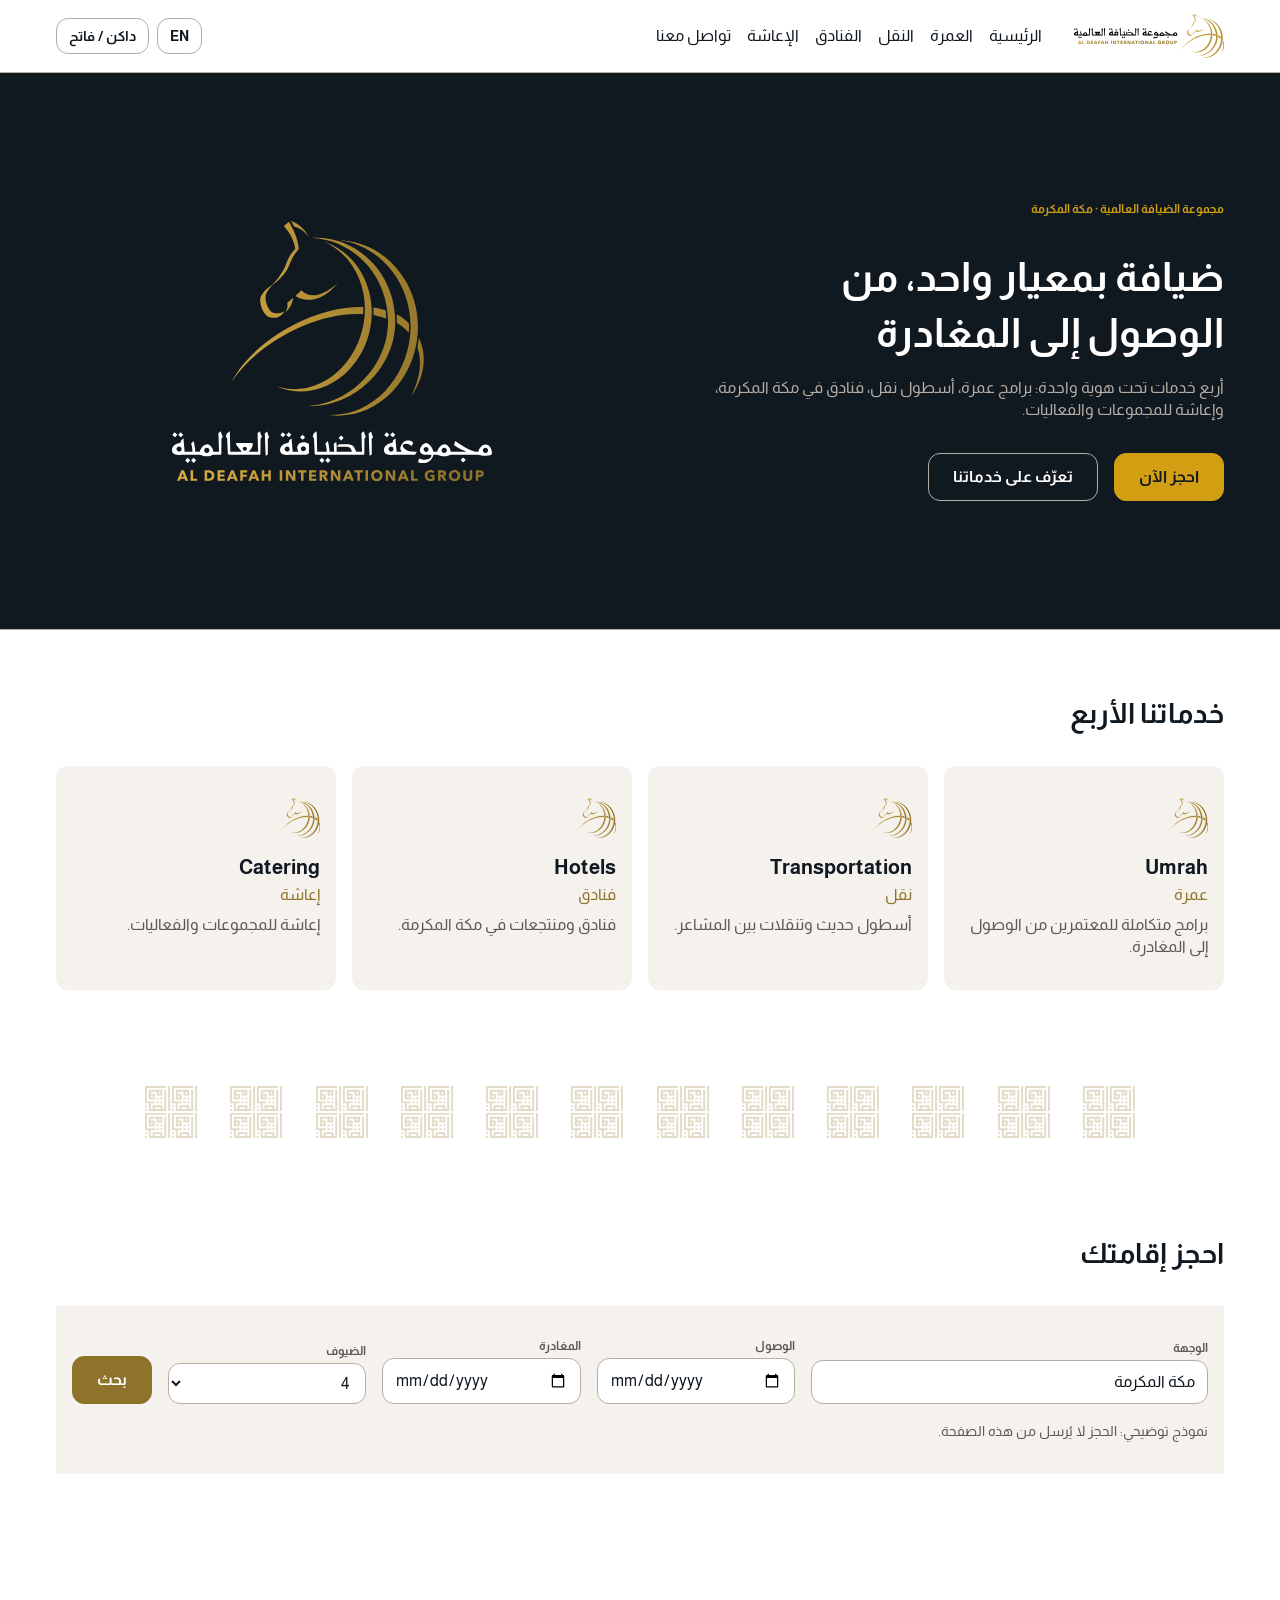
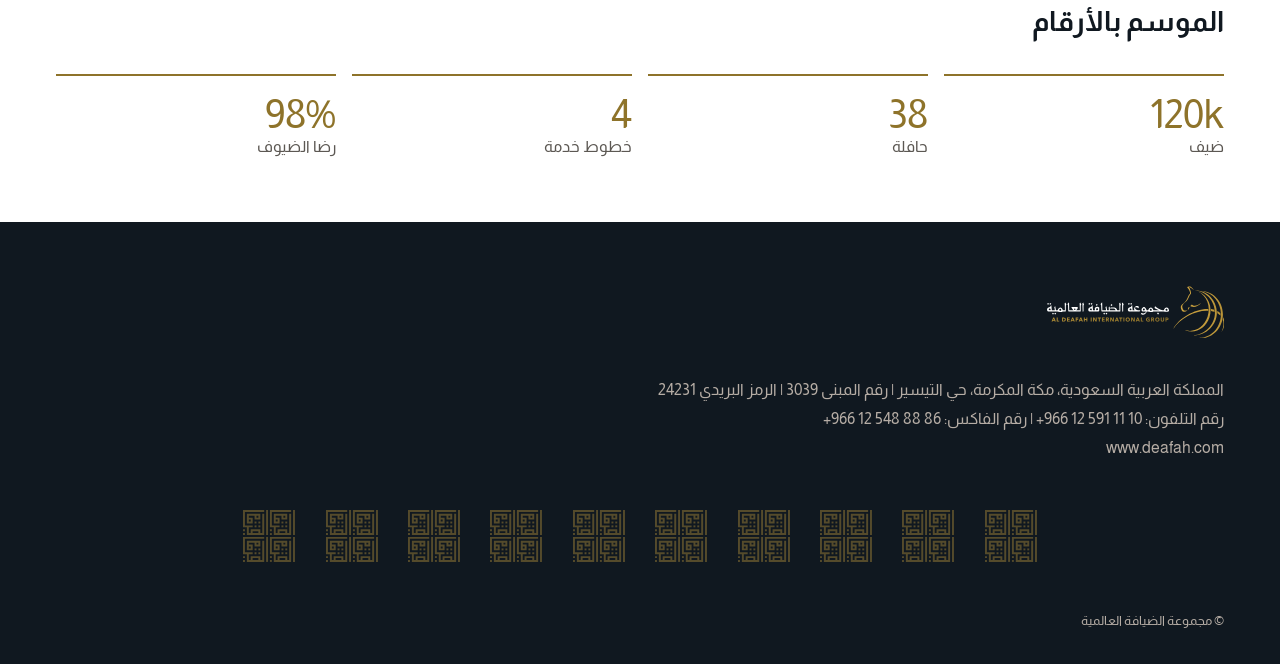
==== commit 31a239a9: "Brand decision 2026-10-29: 12 px corner radius on buttons, chips, cards and photo frames Replaces th" ====
--- a/09_Website/index.html
+++ b/09_Website/index.html
@@ -18,7 +18,7 @@
   --font-latin:"Avenir Next", Avenir, Arial, sans-serif; --font-arabic:"Almarai", Arial, sans-serif;
   --display:48px/52px; --ar-display:48px/64px; --headline:24px/30px; --ar-headline:24px/36px; --body:16px/22px; --ar-body:16px/28px; --label:12px/16px;
   /* spacing & radius */
-  --space-1:4px; --space-2:8px; --space-4:16px; --space-8:32px; --space-16:64px; --radius-0:0; --radius-sm:2px;
+  --space-1:4px; --space-2:8px; --space-4:16px; --space-8:32px; --space-16:64px; --radius:12px; --radius-0:0; --radius-sm:12px; /* 2026-10-29: 12 px standard; --radius-0 kept only for edge-to-edge surfaces */
   --motion:200ms;
 }
 @media (prefers-color-scheme: dark) { :root:not([data-theme="light"]) {
@@ -44,7 +44,7 @@
 .nav a{text-decoration:none;font-weight:500;padding:var(--space-2) 0;border-bottom:2px solid transparent;transition:border-color var(--motion)}
 .nav a:hover,.nav a:focus-visible{border-bottom-color:var(--accent);outline:none}
 .tools{display:flex;gap:var(--space-2)}
-.btn{display:inline-flex;align-items:center;justify-content:center;gap:var(--space-2);padding:12px 24px;border:1px solid var(--accent);background:var(--accent);color:var(--on-accent);font:inherit;font-weight:600;border-radius:var(--radius-0);cursor:pointer;text-decoration:none;transition:background var(--motion),color var(--motion),border-color var(--motion)}
+.btn{display:inline-flex;align-items:center;justify-content:center;gap:var(--space-2);padding:12px 24px;border:1px solid var(--accent);background:var(--accent);color:var(--on-accent);font:inherit;font-weight:600;border-radius:var(--radius);cursor:pointer;text-decoration:none;transition:background var(--motion),color var(--motion),border-color var(--motion)}
 .btn:hover{filter:brightness(1.08)} .btn:focus-visible{outline:2px solid var(--accent);outline-offset:3px}
 .btn.secondary{background:transparent;color:var(--ink);border-color:var(--deafah-grey)} .btn.secondary:hover{border-color:var(--accent);color:var(--accent);filter:none}
 .btn.small{padding:6px 12px;font-size:14px}
@@ -64,7 +64,7 @@
 section{padding-block:var(--space-16)} h2{font:var(--headline) var(--font-latin);font-weight:400;font-size:32px;line-height:40px;margin:0 0 var(--space-8);text-wrap:balance}
 [dir=rtl] h2{font-family:var(--font-arabic);font-weight:700;font-size:28px}
 .cards{display:grid;grid-template-columns:repeat(4,1fr);gap:var(--space-4)}
-.card{background:var(--surface-raised);padding:var(--space-8) var(--space-4);border-radius:var(--radius-0);min-width:0;transition:transform var(--motion)}
+.card{background:var(--surface-raised);padding:var(--space-8) var(--space-4);border-radius:var(--radius);min-width:0;transition:transform var(--motion)}
 .card:hover{transform:translateY(-2px)}
 .card svg{height:40px;width:auto;display:block;margin-bottom:var(--space-4)}
 .card h3{margin:0 0 var(--space-1);font-size:20px;line-height:26px;font-weight:600} .card .ar-name{color:var(--accent);font-family:var(--font-arabic);margin:0 0 var(--space-2)}
